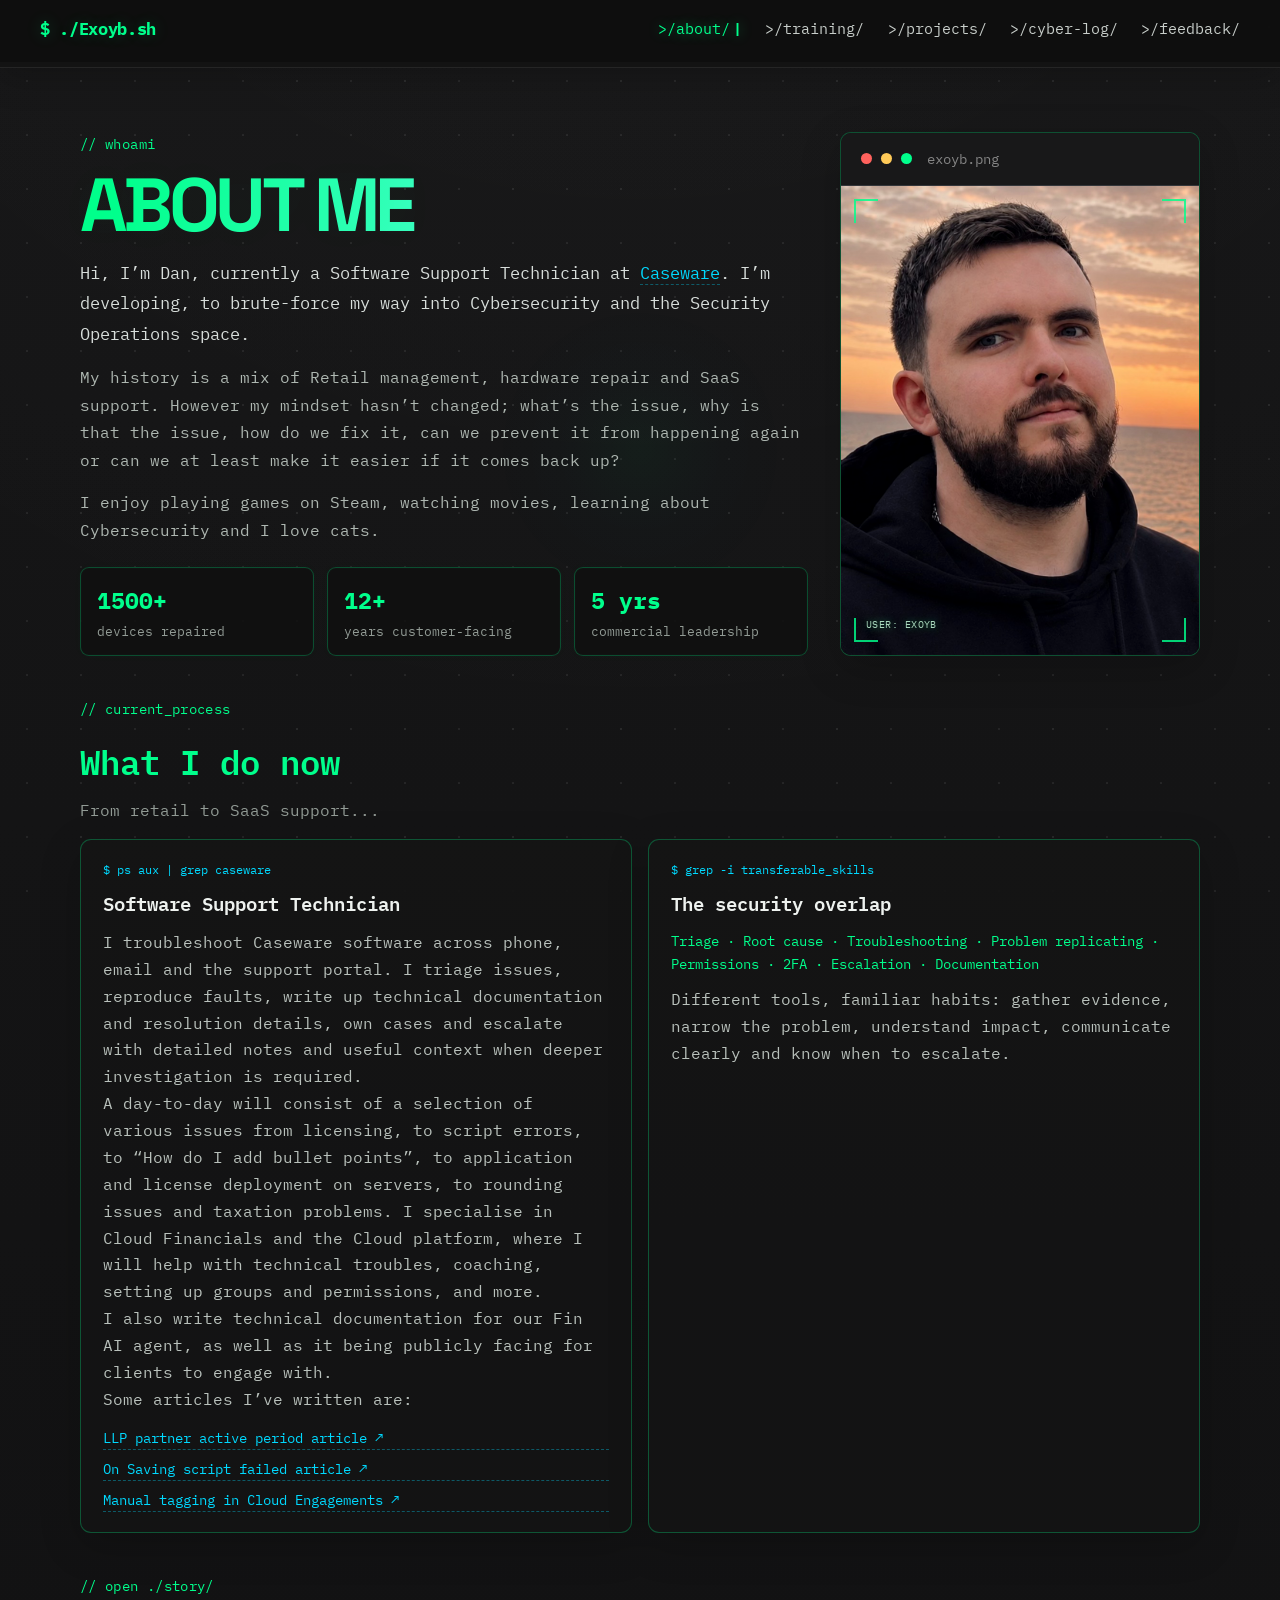
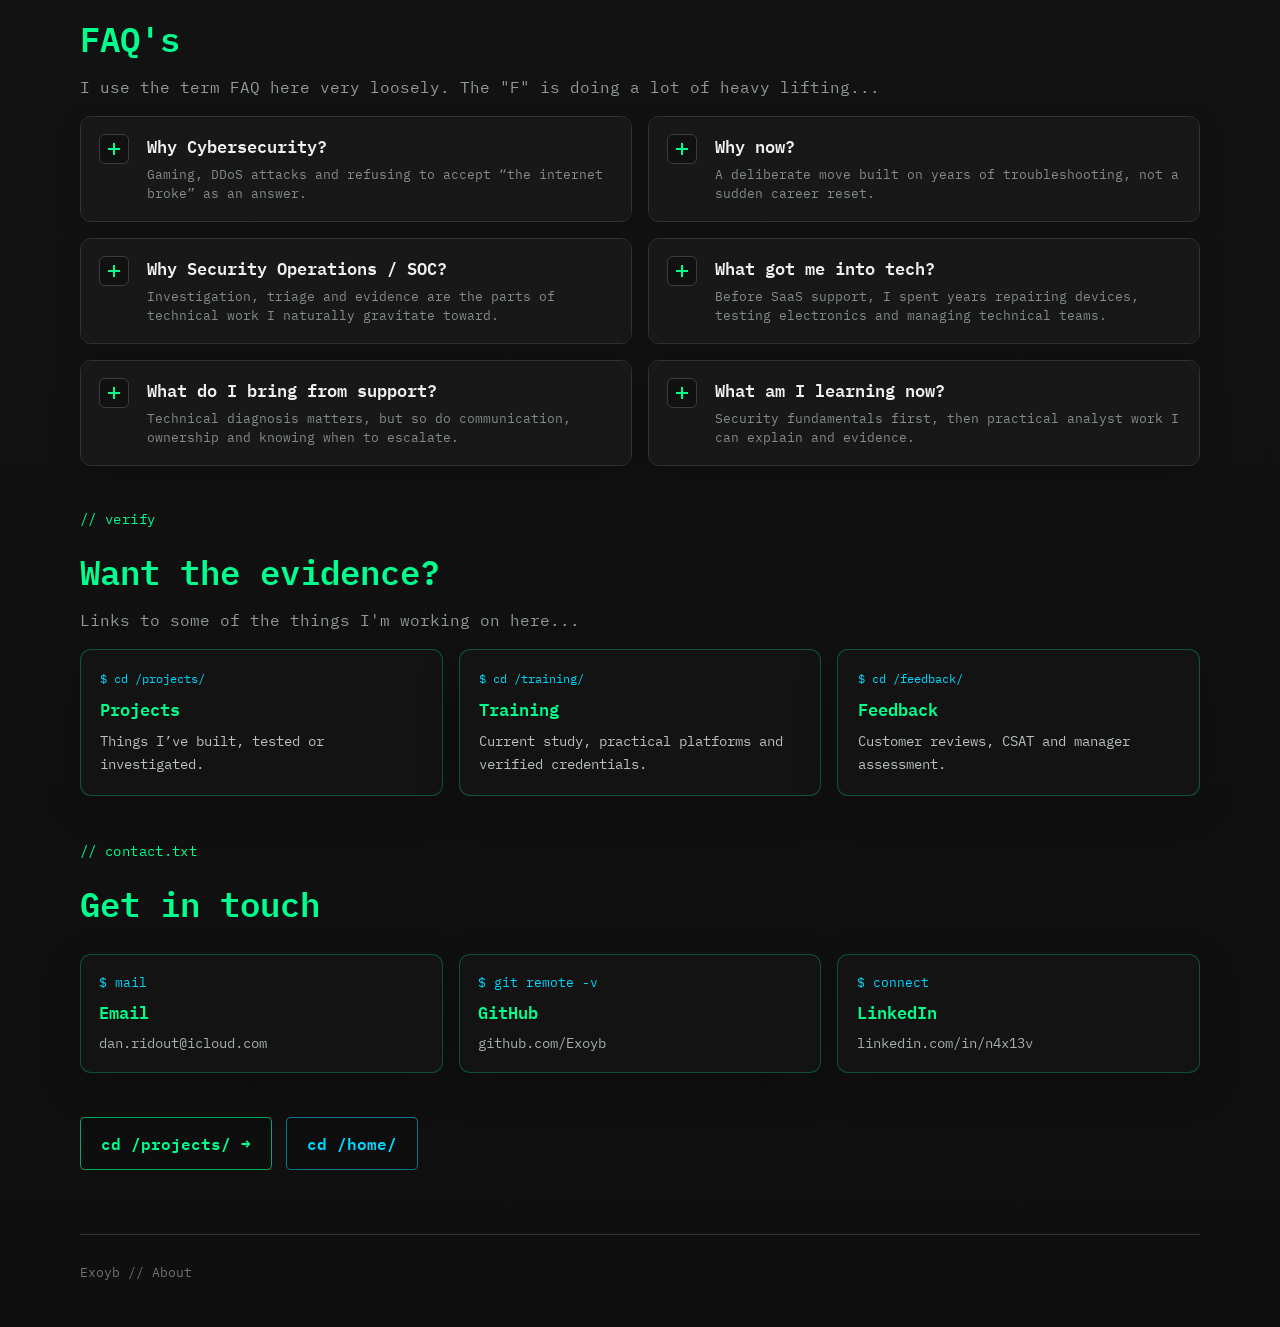
==== about.html @ 0e96ed02 "Revise about page content and photo references Updated personal introduction and photo details in th" ====
<!DOCTYPE html>
<html lang="en">
<head>
  <meta charset="UTF-8">
  <meta name="viewport" content="width=device-width, initial-scale=1.0">
  <title>Dan Ridout | About</title>
  <meta name="description" content="About Dan Ridout: software support technician moving into cybersecurity and Security Operations, with a background in technical diagnosis, hardware repair, customer support and leadership.">
  <link rel="icon" href="src/assets/favicon.svg" type="image/svg+xml">
  <meta name="theme-color" content="#0d100f">
  <link rel="stylesheet" href="src/css/main.css?v=20260910-6">
  <link rel="stylesheet" href="src/css/animations.css?v=20260910-6">
  <link rel="stylesheet" href="src/css/pages.css?v=20260910-9">
  <link rel="stylesheet" href="src/css/about.css?v=20260910-9">
</head>
<body>
<nav><div class="nav-content"><div class="logo"><a href="index.html">#!/bin/bash Exoyb.sh</a></div><div class="hamburger" onclick="toggleMenu()"><span></span><span></span><span></span></div><div class="nav-links" id="navLinks"><a class="active" href="about.html">About</a><a href="training.html">Training</a><a href="projects.html">Projects</a><a href="cyber-log.html">Cyber Log</a><a href="feedback.html">Feedback</a></div></div></nav>

<main class="page-shell"><div class="page-container about-page-layout">
  <header class="about-hero fade-in">
    <div class="about-hero-copy">
      <div class="page-kicker">// whoami</div>
      <h1>ABOUT ME</h1>
      <p class="page-intro about-lead">Hi, I’m Dan, currently a Software Support Technician at <a class="inline-link" href="https://www.caseware.com/" target="_blank" rel="noopener noreferrer">Caseware</a>. I’m developing, to brute-force my way into Cybersecurity and the Security Operations space.</p>
      <p class="about-summary">My history is a mix of Retail management, hardware repair and SaaS support. However my mindset hasn’t changed; what’s the issue, why is that the issue, how do we fix it, can we prevent it from happening again or can we at least make it easier if it comes back up?</p>
      <p class="about-summary">I enjoy playing games on Steam, watching movies, learning about Cybersecurity and I love cats.</p>

      <div class="about-stats" aria-label="Career highlights">
        <div class="about-stat"><span class="about-stat-value">1500+</span><span class="about-stat-label">devices repaired</span></div>
        <div class="about-stat"><span class="about-stat-value">12+</span><span class="about-stat-label">years customer-facing</span></div>
        <div class="about-stat"><span class="about-stat-value">5 yrs</span><span class="about-stat-label">commercial leadership</span></div>
      </div>
    </div>

    <aside class="about-photo-frame fade-in">
      <div class="about-photo-header"><span class="cd-dot red"></span><span class="cd-dot yellow"></span><span class="cd-dot green"></span><span class="about-photo-title">exoyb.png</span></div>
      <div class="about-photo-body">
        <img class="about-photo" src="src/assets/images/dan-ridout-profile.png" alt="Portrait of Dan Ridout" onerror="this.closest('.about-photo-body').classList.add('photo-unavailable'); this.remove();">
        <div class="photo-hud" aria-hidden="true">
          <span class="hud-corner tl"></span><span class="hud-corner tr"></span><span class="hud-corner bl"></span><span class="hud-corner br"></span>
          <div class="hud-meta"><span>USER: EXOYB</span>
        </div>
        <div class="about-photo-fallback"><span class="fallback-command">$ locate dan_ridout.png</span><span class="fallback-text">Profile image slot ready.</span></div>
      </div>
      <div class="about-photo-caption">Oh, look! It's me!</div>
    </aside>
  </header>

  <section class="about-now fade-in" aria-labelledby="current-role-title">
    <div class="section-head about-section-intro">
      <div class="page-kicker">// current_process</div>
      <h2 id="current-role-title">What I do now</h2>
      <p>From retail to SaaS support...</p>
    </div>
    <div class="about-now-grid">
      <article class="now-card">
        <span class="now-command">$ ps aux | grep caseware</span>
        <h3>Software Support Technician</h3>
        <p>I troubleshoot Caseware software across phone, email and the support portal. I triage issues, reproduce faults, write up technical documentation and resolution details, own cases and escalate with detailed notes and useful context when deeper investigation is required.</p>
        <p>A day-to-day will consist of a selection of various issues from licensing, to script errors, to “How do I add bullet points”, to application and license deployment on servers, to rounding issues and taxation problems. I specialise in Cloud Financials and the Cloud platform, where I will help with technical troubles, coaching, setting up groups and permissions, and more.</p>
        <p>I also write technical documentation for our Fin AI agent, as well as it being publicly facing for clients to engage with.</p>
        <p>Some articles I’ve written are:</p>
        <div class="link-stack">
          <a class="inline-link" href="https://my.caseware.com/s/article/Context-llp-partner-active-period-does-not--reference-a-valid-explicit-dimension?language=en_US" target="_blank" rel="noopener noreferrer">LLP partner active period article ↗</a>
          <a class="inline-link" href="https://my.caseware.com/s/article/On-Saving-script-failed-Error-message?language=en_US" target="_blank" rel="noopener noreferrer">On Saving script failed article ↗</a>
          <a class="inline-link" href="https://my.caseware.com/s/article/How-to-manually-tag-custom-content-in-Cloud-Engagements?language=en_US" target="_blank" rel="noopener noreferrer">Manual tagging in Cloud Engagements ↗</a>
        </div>
      </article>
      <article class="now-card">
        <span class="now-command">$ grep -i transferable_skills</span>
        <h3>The security overlap</h3>
        <p class="overlap-line">Triage · Root cause · Troubleshooting · Problem replicating · Permissions · 2FA · Escalation · Documentation</p>
        <p>Different tools, familiar habits: gather evidence, narrow the problem, understand impact, communicate clearly and know when to escalate.</p>
      </article>
    </div>
  </section>

  <section class="about-story fade-in" aria-labelledby="story-title">
    <div class="section-head about-section-intro">
      <div class="page-kicker">// open ./story/</div>
      <h2 id="story-title">FAQ's</h2>
      <p>I use the term FAQ here very loosely. The "F" is doing a lot of heavy lifting...</p>
    </div>

    <div class="about-question-grid">
      <details class="about-question">
        <summary><span class="question-icon" aria-hidden="true"></span><span class="question-copy"><span class="question-title">Why Cybersecurity?</span><span class="question-teaser">Gaming, DDoS attacks and refusing to accept “the internet broke” as an answer.</span></span></summary>
        <div class="question-content">
          <p>My interest in Cybersecurity started from two main places.</p>
          <p>I’m very much a night owl, and when I was younger, in my early to mid teens, my internet would be cut off at 12:00am through the router settings. I couldn’t guess the router’s Wi-Fi password because it had been changed from the default, so what could I do?</p>
          <p>I started trying to understand how the restriction actually worked. What specifically was being blocked? How did the router know which device was mine? Why did the restriction persist after a reboot?</p>
          <p>That unlocked the home cyber pirate in me.</p>
          <p>I started learning what DNS was, what subnets were, how IP addresses worked, the difference between IPv4 and IPv6, and most importantly, what a MAC address was. Eventually I worked out that I could disconnect from the network, change my PC name, spoof my MAC address, renew my IP configuration and reconnect as what appeared to be a different device.</p>
          <p>I was back online again 🙌</p>
          <p>My parents are actually very tech savvy themselves. They checked the network logs, knew exactly what I was doing and, much to my surprise, encouraged me to keep learning rather than simply shutting it down.</p>
          <p>The second thing happened around the same time. I played a lot of online games, and occasionally after beating someone they would threaten to DDoS me. Naturally, I thought, “nahhh, no way, all bark and no bite.”</p>
          <p>Five minutes later, I was offline.</p>
          <p>That sent me down another rabbit hole. What is a DDoS attack? How does it work? What is the difference between DoS and DDoS? What does a ping actually do? Why can an attack knock somebody offline? How can you protect yourself from it? What is a VPN, and how do you configure one?</p>
          <p>And, being a teenager, there was obviously another question: could I send one back?</p>
          <p>For legal and professional purposes, of course I would never suggest that I retaliated. How childish would that be?</p>
          <p>Those two experiences opened up a whole world of fascination with computers, networks and Cybersecurity. I realised I enjoyed understanding what was happening underneath the surface, figuring out why something worked, and learning how systems could be manipulated, protected and improved.</p>
        </div>
      </details>

      <details class="about-question">
        <summary><span class="question-icon" aria-hidden="true"></span><span class="question-copy"><span class="question-title">Why now?</span><span class="question-teaser">A deliberate move built on years of troubleshooting, not a sudden career reset.</span></span></summary>
        <div class="question-content">
          <p>I’ve spent years building the pieces without originally calling them security skills: diagnosing hardware, testing electronics, supporting software, handling permissions and authentication issues, documenting fixes and escalating complex problems.</p>
          <p>Now I’m turning that experience and natural interest toward security. I have managed to get into the IT industry with Caseware after many years in retail customer service roles. Now I want to progress into Cybersecurity.</p>
        </div>
      </details>

      <details class="about-question">
        <summary><span class="question-icon" aria-hidden="true"></span><span class="question-copy"><span class="question-title">Why Security Operations / SOC?</span><span class="question-teaser">Investigation, triage and evidence are the parts of technical work I naturally gravitate toward.</span></span></summary>
        <div class="question-content">
          <p>SOC work appeals to me because it turns curiosity into a process: something happened, evidence exists somewhere, and the job is to work out what matters, what caused it and what should happen next.</p>
          <p>That maps well to how I already approach support: narrow noisy problems, reproduce behaviour where possible, separate symptoms from causes and hand over useful context when escalation is needed.</p>
        </div>
      </details>

      <details class="about-question">
        <summary><span class="question-icon" aria-hidden="true"></span><span class="question-copy"><span class="question-title">What got me into tech?</span><span class="question-teaser">Before SaaS support, I spent years repairing devices, testing electronics and managing technical teams.</span></span></summary>
        <div class="question-content">
          <div class="career-steps">
            <div class="career-step"><span class="career-step-label">Mobile Street</span><p>Hands-on diagnosis across desktops, laptops and mobile devices, including board-level micro-soldering, IC replacement and trace repair.</p></div>
            <div class="career-step"><span class="career-step-label">Cash Converters</span><p>Store leadership alongside electronics testing and authentication, fraud prevention, customer escalation and staff development.</p></div>
            <div class="career-step"><span class="career-step-label">Kwik Fit</span><p>Managed the workflow for an 11-person workshop, balancing customers, jobs, commercial accounts and day-to-day site operations. I wasn’t a full mechanic, but I always enjoyed getting involved where I could, helping diagnose faults, putting quotes together and jumping in with repairs when the workshop was swamped.</p></div>
          </div>
        </div>
      </details>

      <details class="about-question">
        <summary><span class="question-icon" aria-hidden="true"></span><span class="question-copy"><span class="question-title">What do I bring from support?</span><span class="question-teaser">Technical diagnosis matters, but so do communication, ownership and knowing when to escalate.</span></span></summary>
        <div class="question-content">
          <p>Support has taught me how to deal with a constant flow of issues while still keeping the quality of the response high. That means prioritising tickets, understanding what actually needs attention first, communicating clearly with customers and keeping calm when things get busy.</p>
          <p>A big part of the job is also making sure the technical side is documented properly. I’m used to writing clear resolution details, recording what has already been tried, explaining the outcome and leaving enough context for someone else to pick the case up without having to start again.</p>
          <p>I think that transfers well into Security Operations. Good technical work is not just finding the issue. It is being able to explain what happened, what you checked, what matters, what still needs investigating and when something needs to be escalated.</p>
          <p><a class="inline-link" href="feedback.html">See customer and manager feedback →</a></p>
        </div>
      </details>

      <details class="about-question">
        <summary><span class="question-icon" aria-hidden="true"></span><span class="question-copy"><span class="question-title">What am I learning now?</span><span class="question-teaser">Security fundamentals first, then practical analyst work I can explain and evidence.</span></span></summary>
        <div class="question-content">
          <p>I’m currently working through Microsoft SC-900, the Google Cybersecurity Professional Certificate and hands-on TryHackMe learning including SEC1 and SAL1.</p>
          <p>The goal is to collect a mix of both theory and hands-on practical labs and simulations of SIEMs in order to gain a clear and thorough understanding of how systems interact with one another.</p>
          <p><a class="inline-link" href="training.html">View training →</a> &nbsp; <a class="inline-link" href="cyber-log.html">Read the Cyber Log →</a></p>
        </div>
      </details>
    </div>
  </section>

  <section class="about-proof fade-in" aria-labelledby="proof-title">
    <div class="section-head about-section-intro">
      <div class="page-kicker">// verify</div>
      <h2 id="proof-title">Want the evidence?</h2>
      <p>Links to some of the things I'm working on here...</p>
    </div>
    <div class="proof-grid">
      <a class="proof-card" href="projects.html"><span class="proof-command">$ cd /projects/</span><strong>Projects</strong><span>Things I’ve built, tested or investigated.</span></a>
      <a class="proof-card" href="training.html"><span class="proof-command">$ cd /training/</span><strong>Training</strong><span>Current study, practical platforms and verified credentials.</span></a>
      <a class="proof-card" href="feedback.html"><span class="proof-command">$ cd /feedback/</span><strong>Feedback</strong><span>Customer reviews, CSAT and manager assessment.</span></a>
    </div>
  </section>

  <section class="about-section about-contact fade-in" id="contact">
    <div class="section-head"><div class="page-kicker">// contact.txt</div><h2>Get in touch</h2></div>
    <div class="about-contact-grid">
      <a class="contact-card" href="mailto:dan.ridout@icloud.com"><span class="contact-command">$ mail</span><strong>Email</strong><span>dan.ridout@icloud.com</span></a>
      <a class="contact-card" href="https://github.com/Exoyb" target="_blank" rel="noopener noreferrer"><span class="contact-command">$ git remote -v</span><strong>GitHub</strong><span>github.com/Exoyb</span></a>
      <a class="contact-card" href="https://www.linkedin.com/in/n4x13v/" target="_blank" rel="noopener noreferrer"><span class="contact-command">$ connect</span><strong>LinkedIn</strong><span>linkedin.com/in/n4x13v</span></a>
    </div>
  </section>

  <div class="page-actions about-actions"><a class="btn btn-primary" href="projects.html">cd /projects/ →</a><a class="btn btn-secondary" href="index.html">cd /home/</a></div>
</div></main>
<footer class="site-footer">Exoyb // About</footer>
<script src="src/js/audio.js?v=20260910-3"></script>
<script src="src/js/main.js?v=20260910-10"></script>
</body>
</html>
---- src/css/main.css ----
@import url('https://fonts.googleapis.com/css2?family=IBM+Plex+Mono:wght@400;500;600;700&display=swap');

/* Exoyb global visual system */
:root {
    --bg: #141414;
    --bg-deep: #0b0b0c;
    --surface: rgba(20, 20, 21, .90);
    --surface-strong: rgba(13, 13, 14, .97);
    --line: #303235;
    --line-soft: #242628;
    --text: #e7e7e7;
    --muted: #9b9b9b;
    --dim: #696969;
    --green: #00ff8c;
    --cyan: #00d9ff;
    --amber: #ffca58;
    --red: #ff625d;
    --nav-height: 68px;
    --glow: 0 0 14px rgba(0, 255, 140, .11), 0 0 30px rgba(0, 255, 140, .035);
    --font-mono: 'IBM Plex Mono', 'Cascadia Code', 'JetBrains Mono', Consolas, 'Liberation Mono', Menlo, monospace;
    --pointer-x: 50vw;
    --pointer-y: 50vh;
}

* {
    box-sizing: border-box;
    margin: 0;
    padding: 0;
}

html {
    min-height: 100%;
    scroll-behavior: smooth;
    background: var(--bg-deep);
}

body {
    position: relative;
    min-height: 100vh;
    overflow-x: hidden;
    color: var(--text);
    background:
        radial-gradient(circle at 50% -18%, rgba(255,255,255,.022), transparent 38%),
        linear-gradient(180deg, #161617 0%, #131314 42%, #0f0f10 100%);
    font-family: var(--font-mono);
    font-size: 16px;
    line-height: 1.6;
    text-rendering: optimizeLegibility;
    -webkit-font-smoothing: antialiased;
}

/* Ambient layers sit above the page background but behind every real element. */
body::before,
body::after {
    content: '';
    position: fixed;
    inset: 0;
    z-index: 0;
    pointer-events: none;
}

body::before {
    background-image:
        repeating-linear-gradient(0deg, rgba(255,255,255,.010) 0 1px, transparent 1px 4px),
        radial-gradient(circle, rgba(165,174,169,.22) 1px, transparent 1px);
    background-size: auto, 52px 52px;
    opacity: .12;
}

body::after {
    background: radial-gradient(210px circle at var(--pointer-x) var(--pointer-y), rgba(0,255,140,.055), rgba(0,217,255,.015) 38%, transparent 72%);
    opacity: .62;
    transition: opacity .25s ease;
}

body > * {
    position: relative;
    z-index: 1;
}

a { color: inherit; }

::selection {
    color: #06100b;
    background: rgba(0,255,140,.82);
}

:focus-visible {
    outline: 1px solid var(--cyan);
    outline-offset: 4px;
}

/* Navigation */
nav {
    position: fixed;
    top: 0;
    left: 0;
    width: 100%;
    min-height: var(--nav-height);
    padding: .95rem 2rem;
    z-index: 1000;
    background: rgba(14,14,15,.93);
    border-bottom: 1px solid rgba(255,255,255,.08);
    box-shadow: 0 8px 35px rgba(0,0,0,.22);
    backdrop-filter: blur(15px) saturate(120%);
    -webkit-backdrop-filter: blur(15px) saturate(120%);
}

.nav-content {
    width: min(1200px, 100%);
    margin: 0 auto;
    display: flex;
    align-items: center;
    justify-content: space-between;
    gap: 1.5rem;
}

.logo {
    flex: 0 0 auto;
    color: var(--green);
    font-size: 1.08rem;
    font-weight: 700;
    letter-spacing: -.02em;
    text-shadow: 0 0 16px rgba(0,255,140,.22);
}

.logo a {
    color: inherit;
    text-decoration: none;
}

.logo a:hover { text-shadow: 0 0 18px rgba(0,255,140,.62); }

.nav-links {
    display: flex;
    align-items: center;
    justify-content: flex-end;
    flex-wrap: wrap;
    gap: .35rem 1.45rem;
}

.nav-links a {
    position: relative;
    color: #c8ceca;
    text-decoration: none;
    font-size: .91rem;
    transition: color .18s ease, text-shadow .18s ease;
}

.nav-links a:hover,
.nav-links a:focus-visible,
.nav-links a.active {
    color: var(--green);
    text-shadow: 0 0 13px rgba(0,255,140,.48);
}

.nav-links a.active::after {
    content: '|';
    display: inline-block;
    margin-left: .18rem;
    color: var(--green);
    font-weight: 700;
    animation: terminalBlink .82s steps(1,end) infinite;
}

.scroll-progress {
    position: absolute;
    left: 0;
    right: 0;
    bottom: -1px;
    height: 6px;
    overflow: hidden;
    pointer-events: none;
    background: rgba(255,255,255,.018);
}

.scroll-progress-bar {
    width: 100%;
    height: 100%;
    transform: scaleX(0);
    transform-origin: left center;
    background: linear-gradient(90deg, var(--green), var(--cyan));
    box-shadow: 0 0 13px rgba(0,255,140,.66);
    transition: transform .08s linear;
}

.hamburger {
    display: none;
    width: 32px;
    cursor: pointer;
}

.hamburger span {
    display: block;
    width: 100%;
    height: 2px;
    margin: 6px 0;
    background: var(--green);
    box-shadow: 0 0 7px rgba(0,255,140,.35);
}

/* Core typography */
h1 {
    color: var(--green);
    font-size: clamp(2.8rem, 7vw, 4.7rem);
    line-height: 1.08;
    letter-spacing: -.045em;
    background: linear-gradient(100deg, var(--green) 4%, #39ffc0 48%, var(--cyan) 100%);
    -webkit-background-clip: text;
    background-clip: text;
    -webkit-text-fill-color: transparent;
    text-shadow: 0 0 34px rgba(0,255,140,.04);
}

h2,
h3,
strong { font-weight: 600; }

.hero {
    min-height: 100vh;
    display: flex;
    align-items: center;
    justify-content: center;
    padding: calc(var(--nav-height) + 2rem) 2rem 2rem;
}

.hero-content {
    width: min(900px, 100%);
    margin: 0 auto;
    text-align: center;
}

.tag {
    display: inline-block;
    padding: .48rem .85rem;
    margin-bottom: 1.7rem;
    color: var(--green);
    background: rgba(17,17,18,.78);
    border: 1px solid rgba(0,255,140,.38);
    border-radius: 5px;
    font-size: .84rem;
    box-shadow: none;
}

/* Shared terminal chrome */
.terminal-dot,
.cd-dot {
    display: block;
    flex: 0 0 auto;
    border-radius: 50%;
}

.terminal-dot { width: 12px; height: 12px; }
.cd-dot { width: 11px; height: 11px; }
.dot-red, .cd-dot.red { background: var(--red); }
.dot-yellow, .cd-dot.yellow { background: var(--amber); }
.dot-green, .cd-dot.green { background: var(--green); }
.prompt { color: var(--green); font-weight: 600; }

/* Shared buttons */
.btn {
    display: inline-flex;
    align-items: center;
    justify-content: center;
    min-height: 46px;
    padding: .78rem 1.25rem;
    border: 1px solid;
    border-radius: 5px;
    background: rgba(14,14,15,.62);
    font-family: var(--font-mono);
    font-weight: 600;
    text-decoration: none;
    transition: transform .18s ease, border-color .18s ease, color .18s ease, background .18s ease, box-shadow .18s ease;
}

.btn-primary {
    color: var(--green);
    border-color: rgba(0,255,140,.65);
}

.btn-secondary {
    color: var(--cyan);
    border-color: rgba(0,217,255,.52);
}

.btn:hover,
.btn:focus-visible {
    transform: translateY(-2px);
    color: #07100b;
    background: var(--green);
    border-color: var(--green);
    box-shadow: 0 0 16px rgba(0,255,140,.20), 0 0 30px rgba(0,255,140,.06);
}

/* Unified glow language. */
.glow-surface {
    position: relative;
    transition: transform .22s ease, border-color .22s ease, box-shadow .22s ease, background-color .22s ease, filter .22s ease !important;
}

.glow-surface:hover,
.glow-surface:focus-within {
    border-color: rgba(0,255,140,.74) !important;
    box-shadow: 0 12px 32px rgba(0,0,0,.30), var(--glow) !important;
    filter: brightness(1.025);
}

/* Review lightbox */
.review-lightbox {
    position: fixed;
    inset: 0;
    z-index: 4000;
    display: grid;
    grid-template-columns: 64px minmax(0,1fr) 64px;
    grid-template-rows: 64px minmax(0,1fr) auto;
    align-items: center;
    padding: 1rem;
    background: rgba(4,4,5,.95);
    opacity: 0;
    pointer-events: none;
    backdrop-filter: blur(14px);
    transition: opacity .2s ease;
}

.review-lightbox.open {
    opacity: 1;
    pointer-events: auto;
}

.review-lightbox-image {
    grid-column: 2;
    grid-row: 2;
    justify-self: center;
    max-width: min(1180px, 100%);
    max-height: calc(100vh - 150px);
    object-fit: contain;
    border: 1px solid rgba(0,255,140,.5);
    box-shadow: 0 0 30px rgba(0,255,140,.08), 0 24px 80px rgba(0,0,0,.6);
}

.review-lightbox-caption {
    grid-column: 2;
    grid-row: 3;
    padding: .8rem 0 .2rem;
    color: #9ca49f;
    text-align: center;
    font-size: .86rem;
}

.lightbox-close,
.lightbox-nav {
    appearance: none;
    border: 1px solid #34363a;
    background: rgba(14,14,15,.82);
    color: var(--green);
    font: 600 1.4rem/1 var(--font-mono);
    cursor: pointer;
    transition: border-color .18s ease, box-shadow .18s ease, background .18s ease;
}

.lightbox-close:hover,
.lightbox-nav:hover,
.lightbox-close:focus-visible,
.lightbox-nav:focus-visible {
    border-color: var(--green);
    background: rgba(0,255,140,.05);
    box-shadow: 0 0 16px rgba(0,255,140,.14);
}

.lightbox-close {
    grid-column: 3;
    grid-row: 1;
    justify-self: end;
    width: 44px;
    height: 44px;
}

.lightbox-nav {
    width: 48px;
    height: 64px;
}

.lightbox-prev { grid-column: 1; grid-row: 2; justify-self: start; }
.lightbox-next { grid-column: 3; grid-row: 2; justify-self: end; }
body.lightbox-open { overflow: hidden; }

/* Retro POST / boot screen */
.boot-screen {
    position: fixed;
    inset: 0;
    z-index: 9999;
    display: flex;
    align-items: center;
    justify-content: center;
    padding: 1.5rem;
    background: #010402;
    color: #9cffc8;
    opacity: 1;
    transition: opacity .35s linear;
}

.boot-screen::before {
    content: '';
    position: absolute;
    inset: 0;
    z-index: 0;
    pointer-events: none;
    background: repeating-linear-gradient(0deg, rgba(0,255,140,.035) 0 1px, transparent 1px 4px);
    mix-blend-mode: screen;
    animation: crtFlicker 3.5s linear infinite;
}

.boot-screen::after {
    content: '';
    position: absolute;
    inset: 0;
    z-index: 0;
    pointer-events: none;
    box-shadow: inset 0 0 130px rgba(0,0,0,.88);
}

.boot-screen.fade-out {
    opacity: 0;
    pointer-events: none;
}

.boot-content {
    position: relative;
    z-index: 1;
    width: min(880px, 94vw);
    padding: 1.6rem 1.7rem;
    border: 1px solid rgba(112,255,178,.36);
    background: #020604;
    box-shadow: 0 0 35px rgba(0,255,140,.08), inset 0 0 45px rgba(0,255,140,.02);
}

.boot-bios-label {
    margin-bottom: .9rem;
    color: var(--green);
    font-size: .95rem;
    font-weight: 700;
    letter-spacing: .08em;
}

.boot-header {
    margin-bottom: 1.2rem;
    overflow: hidden;
}

.ascii-art {
    color: var(--green);
    font: 600 .72rem/1.22 var(--font-mono);
    text-align: left;
    white-space: pre;
    text-shadow: 0 0 10px rgba(0,255,140,.42);
}

.boot-terminal { margin-bottom: 1.2rem; }

.boot-terminal p {
    margin: .22rem 0;
    color: #9fb4a7;
    font-size: .91rem;
    opacity: 0;
    animation: bootLine .12s steps(1,end) forwards;
}

.boot-terminal p:nth-child(1) { animation-delay: .35s; }
.boot-terminal p:nth-child(2) { animation-delay: .75s; }
.boot-terminal p:nth-child(3) { animation-delay: 1.15s; }
.boot-terminal p:nth-child(4) { animation-delay: 1.65s; }
.boot-terminal p:nth-child(5) { animation-delay: 2.15s; }
.boot-terminal p:nth-child(6) { animation-delay: 2.65s; }
.boot-terminal p:nth-child(7) { animation-delay: 3.15s; }
.boot-terminal p:nth-child(8) { animation-delay: 3.65s; }

.boot-prompt {
    display: inline-block;
    min-width: 6rem;
    color: var(--cyan);
    font-weight: 600;
}

.boot-text { color: #a6b8ad; }
.boot-status { float: right; font-weight: 700; }
.boot-ok { color: var(--green); }
.boot-ready { color: var(--amber); animation: terminalBlink .82s steps(1,end) infinite; }

.boot-progress {
    height: 14px;
    margin: 1rem 0 .9rem;
    border: 1px solid rgba(0,255,140,.4);
    background: #020604;
    opacity: 0;
    animation: bootLine .1s forwards 3.9s;
}

.boot-progress-bar {
    width: 0;
    height: 100%;
    background: repeating-linear-gradient(90deg, var(--green) 0 10px, transparent 10px 13px);
    box-shadow: 0 0 10px rgba(0,255,140,.35);
    animation: biosProgress 1.45s steps(24,end) forwards 4s;
}

.boot-footer {
    color: #7f9b89;
    text-align: left;
    font-size: .84rem;
    opacity: 0;
    animation: bootLine .1s forwards 4.8s;
}

.boot-footer::after {
    content: '|';
    margin-left: .35rem;
    color: var(--green);
    animation: terminalBlink .82s steps(1,end) infinite;
}

.boot-sign { color: #53685b; }

@media (max-width: 820px) {
    nav { padding: .85rem 1rem; }
    .hamburger { display: block; margin-left: auto; }

    .nav-links {
        position: absolute;
        top: 100%;
        left: 0;
        right: 0;
        display: none;
        padding: .8rem 1rem 1rem;
        background: rgba(10,10,11,.98);
        border-bottom: 1px solid rgba(255,255,255,.08);
        box-shadow: 0 15px 35px rgba(0,0,0,.35);
    }

    .nav-links.active {
        display: grid;
        gap: .25rem;
    }

    .nav-links a {
        padding: .7rem .4rem;
        font-size: .95rem;
    }

    .review-lightbox {
        grid-template-columns: 48px minmax(0,1fr) 48px;
        padding: .6rem;
    }
}

@media (pointer: coarse), (prefers-reduced-motion: reduce) {
    body::after { display: none; }
}

@media (prefers-reduced-motion: reduce) {
    *, *::before, *::after {
        scroll-behavior: auto !important;
        animation-duration: .001ms !important;
        animation-iteration-count: 1 !important;
        transition-duration: .001ms !important;
    }
}
---- src/css/animations.css ----
/* Shared motion system */
@keyframes terminalBlink {
    0%, 48% { opacity: 1; }
    49%, 100% { opacity: 0; }
}

@keyframes crtFlicker {
    0%, 100% { opacity: .82; }
    8% { opacity: .72; }
    9% { opacity: .9; }
    52% { opacity: .78; }
    53% { opacity: .88; }
}

@keyframes bootLine {
    to { opacity: 1; }
}

@keyframes biosProgress {
    to { width: 100%; }
}

@keyframes softPulse {
    0%, 100% { opacity: 1; }
    50% { opacity: .66; }
}

.fade-in {
    opacity: 1;
    transform: none;
}

/* Neutral pin-point texture: keeps the charcoal background from feeling flat
   without reintroducing the old green wash. */
body::before {
    background-image:
        repeating-linear-gradient(0deg, rgba(255,255,255,.009) 0 1px, transparent 1px 4px),
        radial-gradient(circle, rgba(245,245,245,.42) 1px, transparent 1.15px),
        radial-gradient(circle, rgba(210,214,212,.18) 1px, transparent 1.15px);
    background-size: auto, 54px 54px, 108px 108px;
    background-position: 0 0, 0 0, 27px 27px;
    opacity: .18;
}

/* A restrained phosphor wake-up: stepped visibility, then settle into place. */
.motion-enabled .fade-in.reveal-pending {
    opacity: 0;
    transform: translateY(10px);
    filter: brightness(1.7) contrast(1.08) blur(.7px);
    transition:
        opacity .34s steps(7, end) var(--reveal-delay, 0ms),
        transform .42s cubic-bezier(.2,.7,.2,1) var(--reveal-delay, 0ms),
        filter .4s steps(7, end) var(--reveal-delay, 0ms);
}

.motion-enabled .fade-in.reveal-pending.is-visible {
    opacity: 1;
    transform: translateY(0);
    filter: brightness(1) contrast(1) blur(0);
}

@media (prefers-reduced-motion: reduce) {
    .fade-in,
    .motion-enabled .fade-in.reveal-pending,
    .motion-enabled .fade-in.reveal-pending.is-visible {
        opacity: 1;
        transform: none;
        filter: none;
        transition: none;
    }
}
---- src/css/pages.css ----
@import url('https://fonts.googleapis.com/css2?family=Space+Grotesk:wght@600;700&display=swap');

/* Shared multi-page components */
.page-shell {
    min-height: 100vh;
    padding: 8.25rem 2rem 4rem;
}

.page-container {
    width: min(1120px, 100%);
    margin: 0 auto;
}

/* All primary page titles use the same identity treatment as DAN RIDOUT on Home. */
.page-shell h1 {
    font-family: 'Space Grotesk', Inter, ui-sans-serif, system-ui, -apple-system, BlinkMacSystemFont, 'Segoe UI', sans-serif;
    font-weight: 700;
    line-height: .96;
    letter-spacing: -.06em;
    text-transform: uppercase;
}

.inline-sign {
    display: inline-block;
    margin-left: .5rem;
    color: #7f8b84;
    background: none;
    -webkit-text-fill-color: #7f8b84;
    font-size: .38em;
    font-weight: 500;
    letter-spacing: 0;
    vertical-align: middle;
    text-shadow: none;
}

/* Keep structure visible at rest; hover simply intensifies the same phosphor edge. */
.glow-surface {
    border-color: rgba(0,255,140,.26) !important;
    box-shadow: 0 0 0 1px rgba(0,255,140,.012) inset, 0 0 10px rgba(0,255,140,.022);
}

.glow-surface:hover,
.glow-surface:focus-within {
    transform: translateY(-2px);
    border-color: rgba(0,255,140,.78) !important;
    box-shadow: 0 12px 32px rgba(0,0,0,.30), 0 0 16px rgba(0,255,140,.13), 0 0 34px rgba(0,255,140,.045) !important;
}

.page-hero {
    margin-bottom: 2.75rem;
}

.page-hero h1 { margin-bottom: 1rem; }

/*
 * Training, Projects, Cyber Log and Feedback use a centred page identity,
 * while the useful copy underneath stays left-aligned and can use the full
 * content width. About keeps its asymmetric portrait layout.
 */
.page-hero > .page-kicker,
.cyber-log-hero > .page-kicker,
.feedback-hero > .page-kicker,
.page-hero > h1,
.cyber-log-hero > h1,
.feedback-hero > h1 {
    width: 100%;
    text-align: center;
}

.page-hero > .page-intro,
.cyber-log-hero > .page-intro,
.feedback-hero > .page-intro {
    width: 100%;
    max-width: none;
    text-align: left;
}

.page-kicker {
    margin-bottom: .9rem;
    color: var(--green);
    font-size: .9rem;
    letter-spacing: .025em;
}

.page-intro {
    max-width: 820px;
    color: #c6ccc8;
    font-size: 1.06rem;
    line-height: 1.82;
}

/* Shared terminal window. Homepage shell is the reference design. */
.cd-terminal {
    margin: 2rem 0 3rem;
    overflow: hidden;
    border: 1px solid rgba(0,255,140,.46);
    border-radius: 12px;
    background: rgba(12,12,13,.97);
    box-shadow:
        0 0 0 1px rgba(255,255,255,.025) inset,
        0 0 14px rgba(0,255,140,.13),
        0 0 34px rgba(0,255,140,.045),
        0 22px 70px rgba(0,0,0,.42);
}

.cd-terminal-header {
    display: flex;
    align-items: center;
    gap: .55rem;
    min-height: 48px;
    padding: .9rem 1.25rem;
    background: #181819;
    border-bottom: 1px solid #34363a;
}

.cd-terminal .cd-dot {
    flex: 0 0 13px;
    width: 13px;
    height: 13px;
}

.cd-terminal-body {
    padding: 1.55rem 1.7rem 1.45rem;
    color: #b9b9b9;
    background: rgba(10,10,11,.94);
    font-size: 1.05rem;
    line-height: 1.78;
}

.cd-terminal:hover,
.cd-terminal:focus-within {
    border-color: rgba(0,255,140,.78);
    box-shadow:
        0 0 0 1px rgba(255,255,255,.025) inset,
        0 0 18px rgba(0,255,140,.18),
        0 0 42px rgba(0,255,140,.06),
        0 22px 70px rgba(0,0,0,.42);
}

.cd-command { color: var(--cyan); }
.cd-output { color: #8f8f8f; }
.cd-joke { color: #b0b0b0; }

.content-grid {
    display: grid;
    grid-template-columns: repeat(auto-fit, minmax(260px, 1fr));
    gap: 1.1rem;
    margin: 2rem 0;
}

.content-card {
    padding: 1.45rem;
    border: 1px solid var(--line);
    border-radius: 9px;
    background: var(--surface);
}

.content-card h2,
.content-card h3 {
    margin-bottom: .75rem;
    color: var(--green);
}

.content-card p,
.content-card li {
    color: #c5cbc7;
    line-height: 1.75;
}

.content-card ul { padding-left: 1.15rem; }
.content-card li + li { margin-top: .4rem; }

.section-block { margin: 3rem 0; }

.section-block > h2 {
    margin-bottom: 1.2rem;
    color: var(--green);
    font-size: 1.85rem;
}

.detail-list {
    display: grid;
    gap: 1rem;
}

.detail-item {
    padding: 1.35rem 1.45rem;
    border: 1px solid var(--line-soft);
    border-left: 3px solid var(--green);
    border-radius: 0 8px 8px 0;
    background: rgba(16,19,17,.72);
}

.detail-item h3 { margin-bottom: .35rem; }

.detail-meta {
    margin-bottom: .75rem;
    color: var(--cyan);
    font-size: .9rem;
}

.detail-item p,
.detail-item li {
    color: #c3cac5;
    line-height: 1.72;
}

.detail-item ul {
    margin-top: .7rem;
    padding-left: 1.2rem;
}

.status-pill {
    display: inline-block;
    margin-top: .8rem;
    padding: .27rem .62rem;
    border: 1px solid rgba(0,255,140,.62);
    border-radius: 999px;
    color: var(--green);
    background: rgba(0,255,140,.025);
    font-size: .79rem;
}

.page-actions {
    display: flex;
    flex-wrap: wrap;
    gap: .9rem;
    margin-top: 2.5rem;
}

.site-footer {
    width: min(1120px, calc(100% - 4rem));
    margin: 0 auto;
    padding: 1.7rem 0 2.7rem;
    border-top: 1px solid var(--line);
    color: #6c756f;
    font-size: .84rem;
}

/* Homepage terminal building blocks. shell-fix.css owns the final homepage layout. */
.directory-shell {
    overflow: hidden;
    border: 1px solid var(--line);
    border-radius: 9px;
    background: rgba(7,10,8,.94);
}

.directory-shell-header {
    display: flex;
    align-items: center;
    gap: .45rem;
    padding: .75rem 1rem;
    background: #151a17;
    border-bottom: 1px solid var(--line);
}

.directory-shell-title {
    margin-left: .45rem;
    color: #707974;
    font-size: .82rem;
}

.directory-shell-body { padding: 1.35rem; }

.shell-line,
.live-shell-prompt {
    font-size: .98rem;
    line-height: 1.7;
}

.shell-user { color: var(--green); font-weight: 600; }
.shell-separator, .shell-prompt { color: #d6dbd8; }
.shell-path { color: var(--cyan); }
.shell-prompt { margin-right: .5rem; }
.shell-command, .shell-target { color: #eef1ef; }
.shell-output { margin: .25rem 0 1rem; color: #7f8882; }

.directory-grid {
    display: grid;
    grid-template-columns: repeat(auto-fit, minmax(220px, 1fr));
    gap: .8rem;
}

.directory-link {
    display: block;
    padding: .95rem 1rem;
    color: #eef1ef;
    text-decoration: none;
    border: 1px solid var(--line-soft);
    border-radius: 6px;
    background: rgba(15,19,16,.82);
    transition: transform .2s ease, border-color .2s ease, background .2s ease, box-shadow .2s ease;
}

.directory-link:hover,
.directory-link:focus-visible {
    outline: none;
    border-color: var(--green);
    background: rgba(0,255,140,.05);
    transform: translateX(4px);
    box-shadow: -3px 0 0 var(--green), 0 0 20px rgba(0,255,140,.09);
}

.directory-command {
    display: block;
    margin-bottom: .3rem;
    color: var(--green);
}

.directory-description {
    color: #88918b;
    font-size: .88rem;
    line-height: 1.5;
}

.live-shell-prompt {
    display: flex;
    align-items: center;
    flex-wrap: wrap;
    min-height: 1.8rem;
    padding-top: .95rem;
    border-top: 1px dashed var(--line);
}

.shell-cursor {
    display: inline-block;
    width: 3px;
    height: 1.15em;
    margin-left: 4px;
    background: var(--green);
    box-shadow: 0 0 9px rgba(0,255,140,.75);
    animation: terminalBlink .82s steps(1,end) infinite;
}

.shell-hint {
    margin-top: .5rem;
    color: #56605a;
    font-size: .77rem;
}

@media (max-width: 900px) {
    .page-shell { padding-top: 7rem; }
}

@media (max-width: 600px) {
    .page-shell { padding-left: 1rem; padding-right: 1rem; }
    .directory-shell-body { padding: 1rem; }
    .site-footer { width: calc(100% - 2rem); }
}
---- src/css/about.css ----
/* About page */
.about-page-layout {
  display: grid;
  gap: 2.55rem;
}

.about-hero {
  display: grid;
  grid-template-columns: minmax(0, 1.22fr) minmax(280px, 360px);
  gap: 2rem;
  align-items: stretch;
}

.about-hero-copy {
  display: flex;
  flex-direction: column;
  justify-content: center;
}

.about-hero-copy h1 { margin-bottom: 1rem; }
.about-hero-copy .page-intro { max-width: 100%; }

.about-lead {
  color: #d8dedb;
  font-size: 1.05rem;
}

.about-summary {
  max-width: 760px;
  margin-top: .9rem;
  color: #aeb7b1;
  line-height: 1.74;
}

.about-summary strong {
  color: #dfe6e2;
  font-weight: 600;
}

.inline-link {
  color: var(--cyan);
  text-decoration: none;
  border-bottom: 1px dashed rgba(0,217,255,.35);
}

.inline-link:hover,
.inline-link:focus-visible {
  color: var(--green);
  border-bottom-color: rgba(0,255,140,.55);
  text-shadow: 0 0 10px rgba(0,255,140,.25);
}

.about-stats {
  display: grid;
  grid-template-columns: repeat(3, minmax(0, 1fr));
  gap: .8rem;
  margin-top: 1.35rem;
}

.about-stat {
  padding: .9rem 1rem .85rem;
  border: 1px solid rgba(0,255,140,.26);
  border-radius: 9px;
  background: rgba(16,17,17,.88);
}

.about-stat-value {
  display: block;
  margin-bottom: .2rem;
  color: var(--green);
  font-size: 1.45rem;
  font-weight: 700;
}

.about-stat-label {
  display: block;
  color: #929b95;
  font-size: .84rem;
  line-height: 1.42;
}

.about-photo-frame,
.now-card,
.bring-card,
.proof-card,
.contact-card {
  border: 1px solid rgba(0,255,140,.28);
  border-radius: 11px;
  background: var(--surface);
  box-shadow: 0 12px 42px rgba(0,0,0,.2);
}

.about-photo-frame {
  height: 100%;
  min-height: 0;
  display: flex;
  flex-direction: column;
  overflow: hidden;
}

.about-photo-header {
  display: flex;
  align-items: center;
  gap: .55rem;
  min-height: 48px;
  padding: .9rem 1.25rem;
  border-bottom: 1px solid #34363a;
  background: #181819;
}

.about-photo-title { margin-left: .4rem; color: #858585; font-size: .9rem; }

.about-photo-body {
  position: relative;
  flex: 1 1 auto;
  min-height: 0;
  overflow: hidden;
  background: #0a0a0b;
}

.about-photo {
  display: block;
  width: 100%;
  height: 100%;
  min-height: 100%;
  object-fit: cover;
  object-position: center;
  filter: saturate(.94) contrast(1.03);
}

.photo-hud {
  position: absolute;
  inset: 0;
  z-index: 2;
  pointer-events: none;
  color: var(--green);
  text-shadow: 0 0 9px rgba(0,255,140,.45);
}

.hud-corner {
  position: absolute;
  width: 24px;
  height: 24px;
  border-color: rgba(0,255,140,.82);
  border-style: solid;
}

.hud-corner.tl { top: 13px; left: 13px; border-width: 2px 0 0 2px; }
.hud-corner.tr { top: 13px; right: 13px; border-width: 2px 2px 0 0; }
.hud-corner.bl { bottom: 13px; left: 13px; border-width: 0 0 2px 2px; }
.hud-corner.br { bottom: 13px; right: 13px; border-width: 0 2px 2px 0; }

.hud-label {
  position: absolute;
  left: 25px;
  top: 21px;
  padding: .2rem .35rem;
  color: #adffd4;
  background: rgba(0,8,4,.56);
  border-left: 2px solid var(--green);
  font-size: .65rem;
  letter-spacing: .08em;
  text-transform: uppercase;
}

.hud-meta {
  position: absolute;
  left: 25px;
  right: 25px;
  bottom: 22px;
  display: flex;
  justify-content: space-between;
  gap: .7rem;
  color: #a9d8bd;
  font-size: .62rem;
  letter-spacing: .045em;
}

.hud-status::before {
  content: '';
  display: inline-block;
  width: 7px;
  height: 7px;
  margin-right: .38rem;
  border-radius: 50%;
  background: var(--green);
  box-shadow: 0 0 9px rgba(0,255,140,.85);
  animation: softPulse 1.2s ease-in-out infinite;
}

.about-photo-fallback {
  display: none;
  min-height: 320px;
  padding: 1.25rem;
  align-items: center;
  justify-content: center;
  flex-direction: column;
  gap: .65rem;
  color: #8d8d8d;
  text-align: center;
}

.about-photo-body.photo-unavailable .about-photo-fallback { display: flex; height: 100%; }
.fallback-command { color: var(--green); }

.about-photo-caption {
  flex: 0 0 auto;
  padding: .9rem 1rem 1rem;
  color: #7e8781;
  font-size: .83rem;
  border-top: 1px solid var(--line-soft);
}

.about-section,
.about-now,
.about-story,
.about-value,
.about-proof {
  display: grid;
  gap: 1rem;
}

.about-section-intro { max-width: 820px; }

.section-head h2,
.about-section-intro h2 {
  margin-bottom: .45rem;
  color: var(--green);
  font-size: clamp(1.75rem, 3vw, 2.15rem);
}

.about-section-intro p,
.section-head p {
  color: #929b95;
  line-height: 1.66;
}

/* Current role */
.about-now-grid {
  display: grid;
  grid-template-columns: repeat(2, minmax(0, 1fr));
  gap: 1rem;
}

.now-card {
  padding: 1.25rem 1.35rem;
  transition: border-color .2s ease, box-shadow .2s ease, background .2s ease;
}

.now-card:hover,
.now-card:focus-within {
  border-color: rgba(0,255,140,.62);
  background: rgba(17,20,18,.96);
  box-shadow: 0 12px 30px rgba(0,0,0,.25), 0 0 18px rgba(0,255,140,.05);
}

.now-command,
.proof-command,
.bring-index {
  display: block;
  margin-bottom: .6rem;
  color: var(--cyan);
  font-size: .78rem;
}

.now-card h3 {
  margin-bottom: .6rem;
  color: #eef2ef;
  font-size: 1.16rem;
}

.now-card p,
.proof-card span:last-child {
  color: #b9c1bc;
  line-height: 1.68;
}

.overlap-line {
  margin: .05rem 0 .7rem;
  color: var(--green) !important;
  font-size: .9rem;
  line-height: 1.6 !important;
}

/* Expandable story */
.about-question-grid {
  display: grid;
  grid-template-columns: repeat(2, minmax(0, 1fr));
  gap: 1rem;
  align-items: start;
}

.about-question,
.bring-card {
  overflow: hidden;
  background: rgba(16,16,17,.94);
  transition: border-color .2s ease, box-shadow .2s ease, background .2s ease;
}

.about-question {
  border: 1px solid #303235;
  border-radius: 11px;
  box-shadow: 0 8px 28px rgba(0,0,0,.16);
}

.about-question:hover,
.about-question:focus-within,
.about-question[open],
.bring-card:hover,
.bring-card:focus-within,
.bring-card[open] {
  border-color: rgba(0,255,140,.52);
  box-shadow: 0 12px 34px rgba(0,0,0,.24), 0 0 20px rgba(0,255,140,.05);
}

.about-question > summary,
.bring-card > summary {
  cursor: pointer;
  list-style: none;
  background: #181819;
  user-select: none;
}

.about-question > summary::-webkit-details-marker,
.bring-card > summary::-webkit-details-marker { display: none; }
.about-question > summary::marker,
.bring-card > summary::marker { content: ''; }
.about-question > summary:hover,
.bring-card > summary:hover { background: #1b1b1c; }
.about-question[open] > summary,
.bring-card[open] > summary { border-bottom: 1px solid #34363a; }

.about-question > summary {
  display: grid;
  grid-template-columns: 34px minmax(0,1fr);
  align-items: start;
  gap: .9rem;
  min-height: 104px;
  padding: 1rem 1.1rem;
}

.question-icon {
  position: relative;
  display: block;
  width: 30px;
  height: 30px;
  margin-top: .05rem;
  border: 1px solid #3a3c3f;
  border-radius: 6px;
  background: #111112;
}

.question-icon::before,
.question-icon::after,
.mini-toggle::before,
.mini-toggle::after {
  content: '';
  position: absolute;
  left: 50%;
  top: 50%;
  width: 12px;
  height: 2px;
  background: var(--green);
  transform: translate(-50%,-50%);
  transition: transform .18s ease, opacity .18s ease;
}

.question-icon::after,
.mini-toggle::after { transform: translate(-50%,-50%) rotate(90deg); }
.about-question[open] .question-icon::after,
.bring-card[open] .mini-toggle::after { opacity: 0; transform: translate(-50%,-50%) rotate(0); }

.question-copy,
.bring-copy {
  display: grid;
  gap: .3rem;
  min-width: 0;
}

.question-title,
.bring-title {
  color: #eef1ef;
  font-size: 1.04rem;
  font-weight: 600;
}

.question-teaser,
.bring-teaser {
  color: #838c86;
  font-size: .82rem;
  line-height: 1.5;
}

.question-content,
.bring-content {
  background: rgba(12,12,13,.97);
}

.question-content { padding: 1.15rem 1.25rem 1.3rem; }

.question-content p,
.bring-content p {
  color: #c2c9c4;
  line-height: 1.74;
}

.question-content p + p { margin-top: .8rem; }
.question-content strong { color: #e3e8e5; }

.root-cause-line {
  margin: 1rem 0 .1rem;
  padding: .85rem .95rem;
  color: var(--green);
  background: #090c0a;
  border-left: 2px solid var(--green);
  font-size: .86rem;
  line-height: 1.6;
  box-shadow: inset 16px 0 28px rgba(0,255,140,.025);
}

.career-steps {
  display: grid;
  gap: .75rem;
}

.career-step {
  padding: .85rem .95rem;
  border: 1px solid rgba(0,255,140,.18);
  border-radius: 8px;
  background: rgba(8,11,9,.58);
}

.career-step-label {
  display: block;
  margin-bottom: .3rem;
  color: var(--green);
  font-weight: 700;
}

.career-step p {
  margin: 0;
  color: #a7afa9;
  line-height: 1.6;
}

/* Capability accordions */
.bring-grid {
  display: grid;
  grid-template-columns: repeat(2, minmax(0, 1fr));
  gap: 1rem;
  align-items: start;
}

.bring-card { position: relative; }

.bring-card > summary {
  display: grid;
  grid-template-columns: 30px minmax(0,1fr) 28px;
  align-items: center;
  gap: .8rem;
  min-height: 82px;
  padding: .95rem 1rem;
}

.bring-index {
  margin: 0;
  color: #66736b;
  font-size: .78rem;
}

.mini-toggle {
  position: relative;
  display: block;
  width: 28px;
  height: 28px;
  border: 1px solid #3a3c3f;
  border-radius: 6px;
  background: #111112;
}

.bring-content { padding: 1rem 1.1rem 1.15rem; }

.link-stack {
  display: grid;
  gap: .5rem;
  margin-top: .9rem;
  font-size: .86rem;
}

/* Recruiter shortcut */
.proof-grid {
  display: grid;
  grid-template-columns: repeat(3, minmax(0,1fr));
  gap: 1rem;
}

.proof-card {
  display: flex;
  flex-direction: column;
  min-width: 0;
  padding: 1.15rem 1.2rem;
  color: inherit;
  text-decoration: none;
  transition: transform .2s ease, border-color .2s ease, box-shadow .2s ease, background .2s ease;
}

.proof-card:hover,
.proof-card:focus-visible,
.contact-card:hover,
.contact-card:focus-visible {
  transform: translateY(-2px);
  border-color: rgba(0,255,140,.62);
  background: rgba(17,20,18,.98);
  box-shadow: 0 12px 30px rgba(0,0,0,.28), 0 0 18px rgba(0,255,140,.05);
  outline: none;
}

.proof-card strong {
  margin-bottom: .35rem;
  color: var(--green);
  font-size: 1.08rem;
}

.proof-command { margin-bottom: .5rem; }
.proof-card span:last-child { font-size: .88rem; }

/* Contact */
.about-contact {
  scroll-margin-top: 7rem;
  padding-top: .1rem;
}

.contact-intro {
  margin: -.25rem 0 .25rem;
  color: #9ca49f;
  line-height: 1.65;
}

.about-contact-grid {
  display: grid;
  grid-template-columns: repeat(3, minmax(0, 1fr));
  gap: 1rem;
}

.contact-card {
  display: flex;
  flex-direction: column;
  gap: .35rem;
  min-width: 0;
  padding: 1.1rem 1.15rem;
  color: inherit;
  text-decoration: none;
  transition: transform .2s ease, border-color .2s ease, box-shadow .2s ease, background .2s ease;
}

.contact-command { color: var(--cyan); font-size: .8rem; }
.contact-card strong { color: var(--green); font-size: 1.05rem; }
.contact-card span:last-child { overflow-wrap: anywhere; color: #a7afa9; font-size: .88rem; }
.about-actions { margin-top: .25rem; }

@media (max-width: 980px) {
  .about-hero,
  .about-now-grid,
  .about-question-grid,
  .bring-grid { grid-template-columns: 1fr; }

  .about-photo-frame { max-width: 420px; min-height: 520px; }
  .proof-grid,
  .about-contact-grid { grid-template-columns: repeat(2, minmax(0, 1fr)); }
  .about-question > summary { min-height: 0; }
}

@media (max-width: 700px) {
  .about-stats,
  .proof-grid,
  .about-contact-grid { grid-template-columns: 1fr; }

  .about-photo-frame { min-height: 0; }
  .about-photo { aspect-ratio: 1 / 1; height: auto; }
  .hud-meta { font-size: .56rem; }

  .now-card,
  .proof-card,
  .contact-card { padding: 1.05rem; }

  .about-question > summary {
    grid-template-columns: 30px minmax(0,1fr);
    gap: .75rem;
    padding: .95rem;
  }

  .question-content { padding: 1rem; }
  .bring-card > summary { grid-template-columns: 26px minmax(0,1fr) 26px; padding: .9rem; }
  .bring-content { padding: .95rem; }
}

@media (prefers-reduced-motion: reduce) {
  .proof-card,
  .contact-card,
  .about-question,
  .bring-card,
  .question-icon::before,
  .question-icon::after,
  .mini-toggle::before,
  .mini-toggle::after { transition: none; }
}
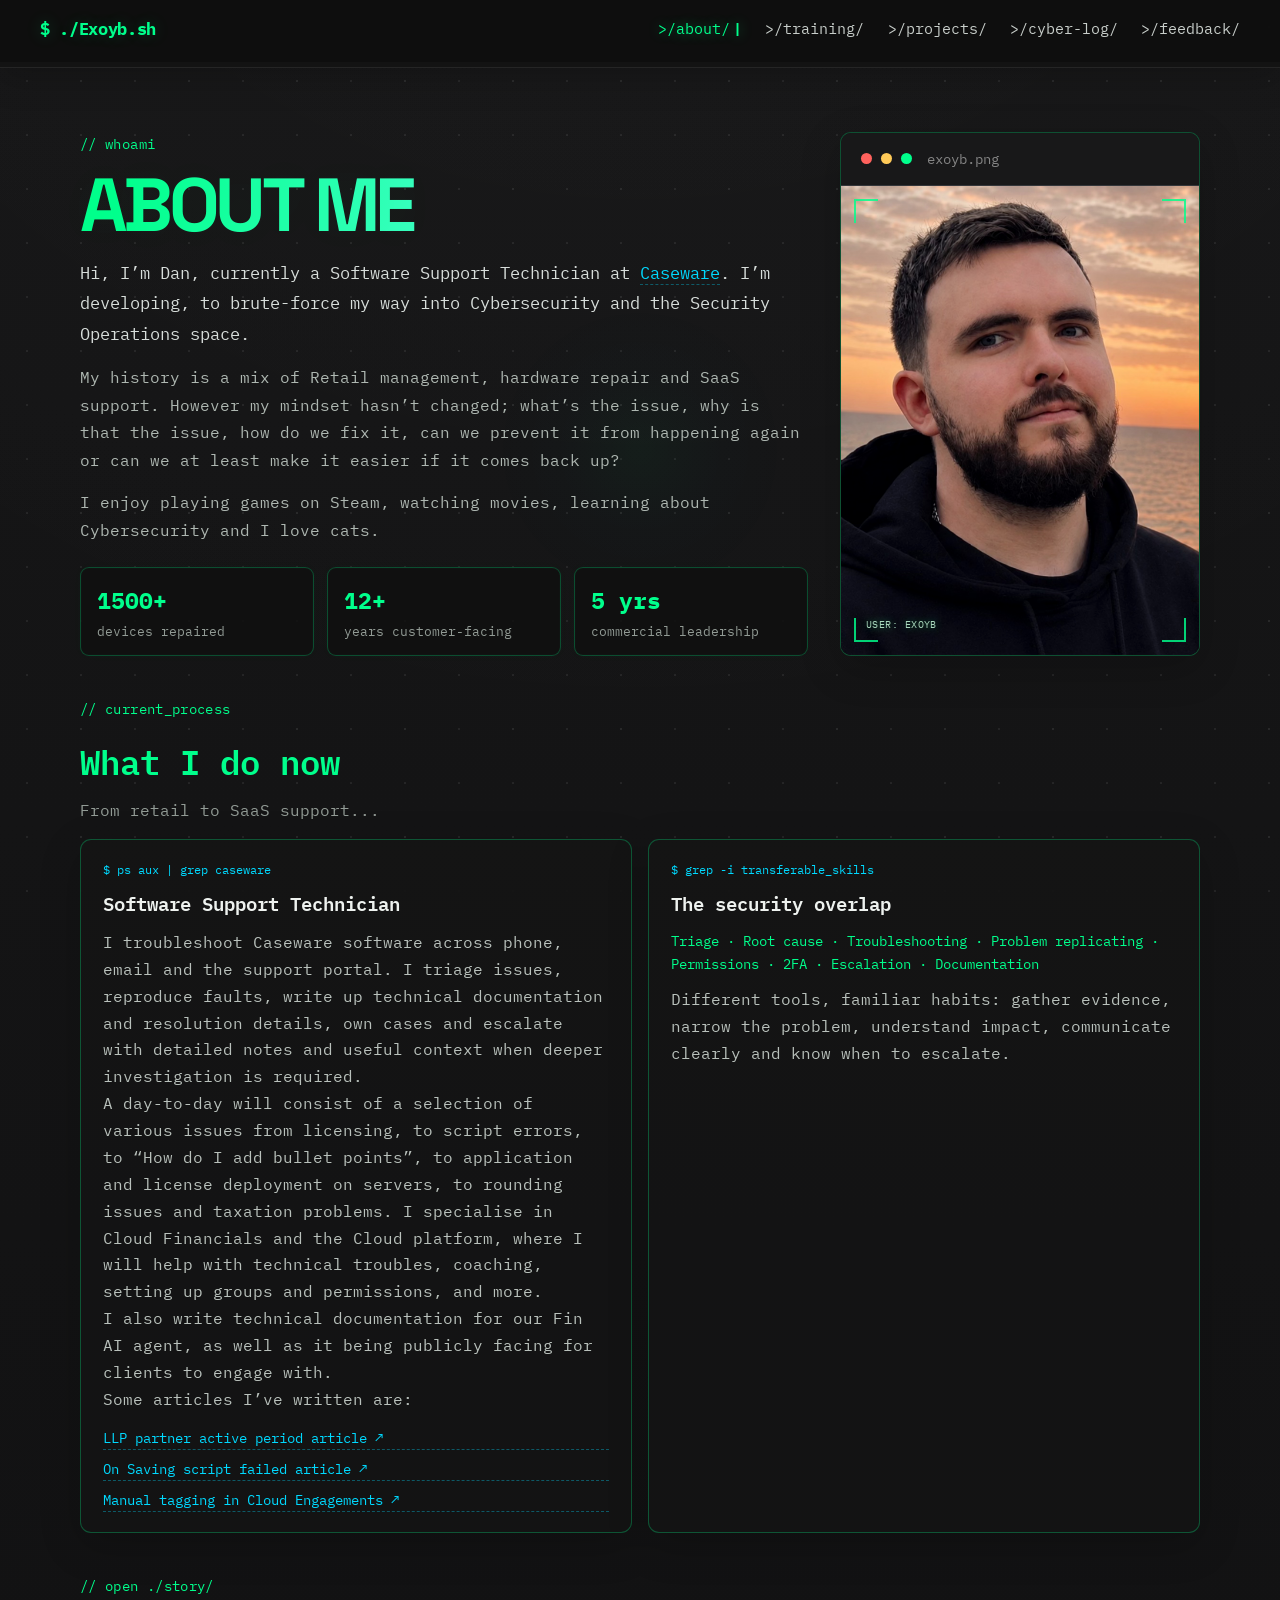
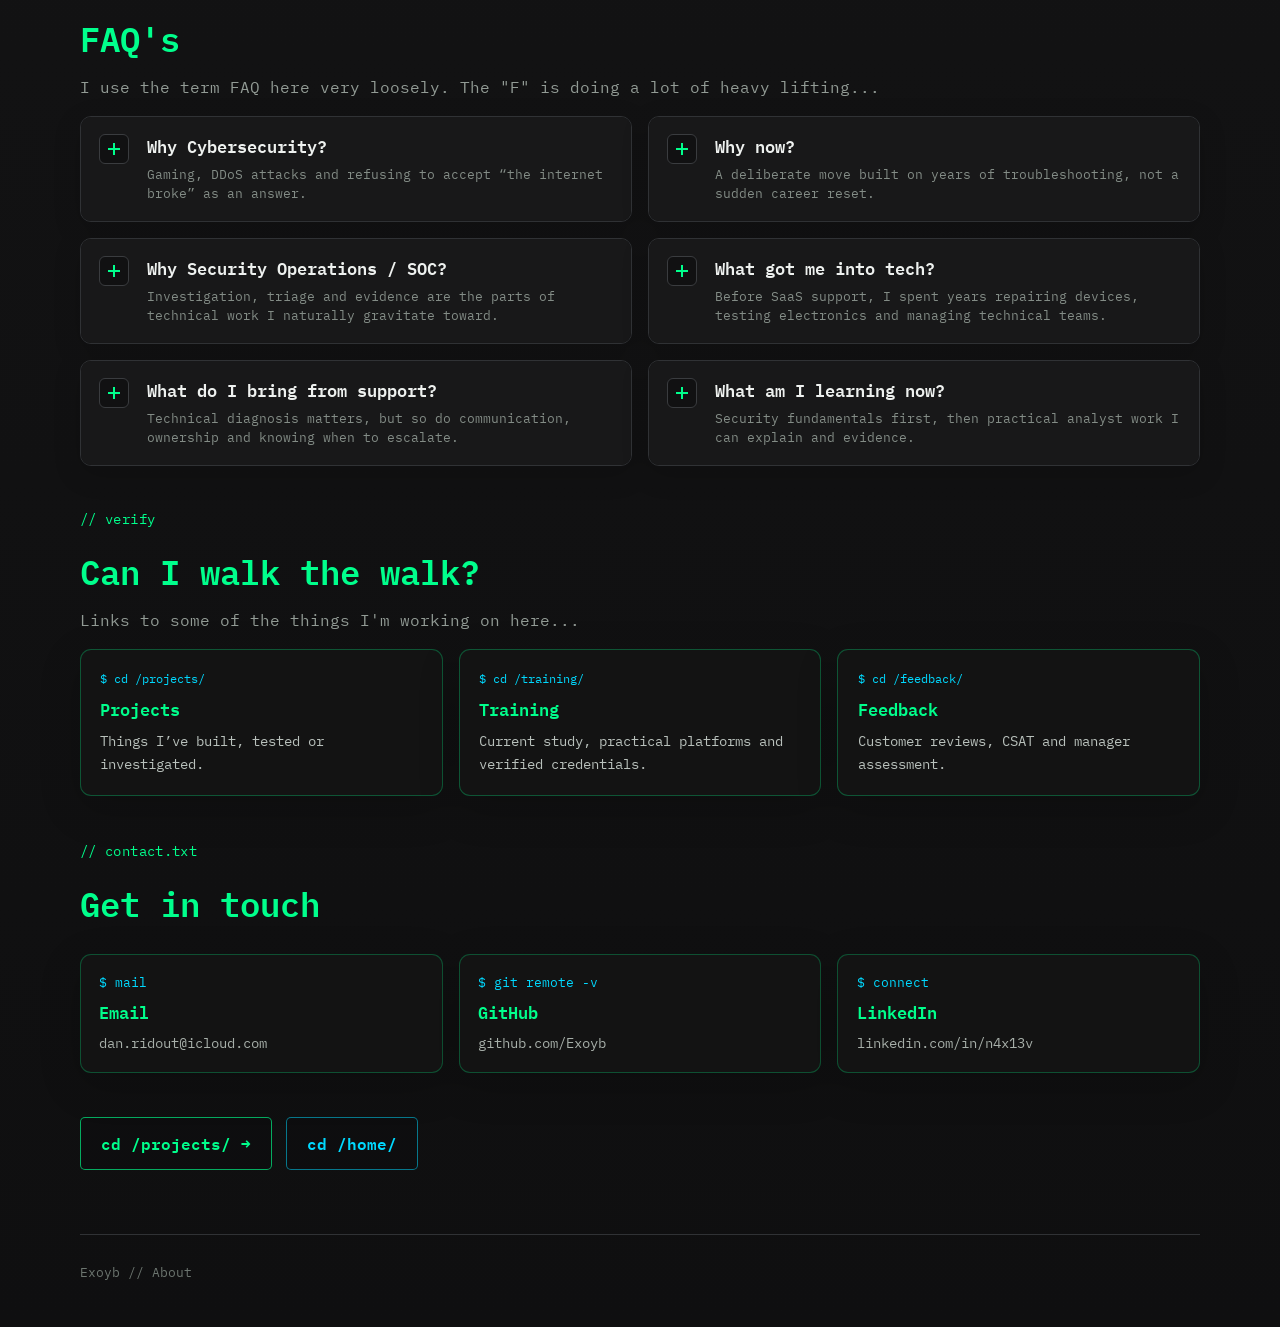
==== commit 940ba7cb: "Change heading text in about section" ====
--- a/about.html
+++ b/about.html
@@ -152,7 +152,7 @@
   <section class="about-proof fade-in" aria-labelledby="proof-title">
     <div class="section-head about-section-intro">
       <div class="page-kicker">// verify</div>
-      <h2 id="proof-title">Want the evidence?</h2>
+      <h2 id="proof-title">Can I walk the walk?</h2>
       <p>Links to some of the things I'm working on here...</p>
     </div>
     <div class="proof-grid">
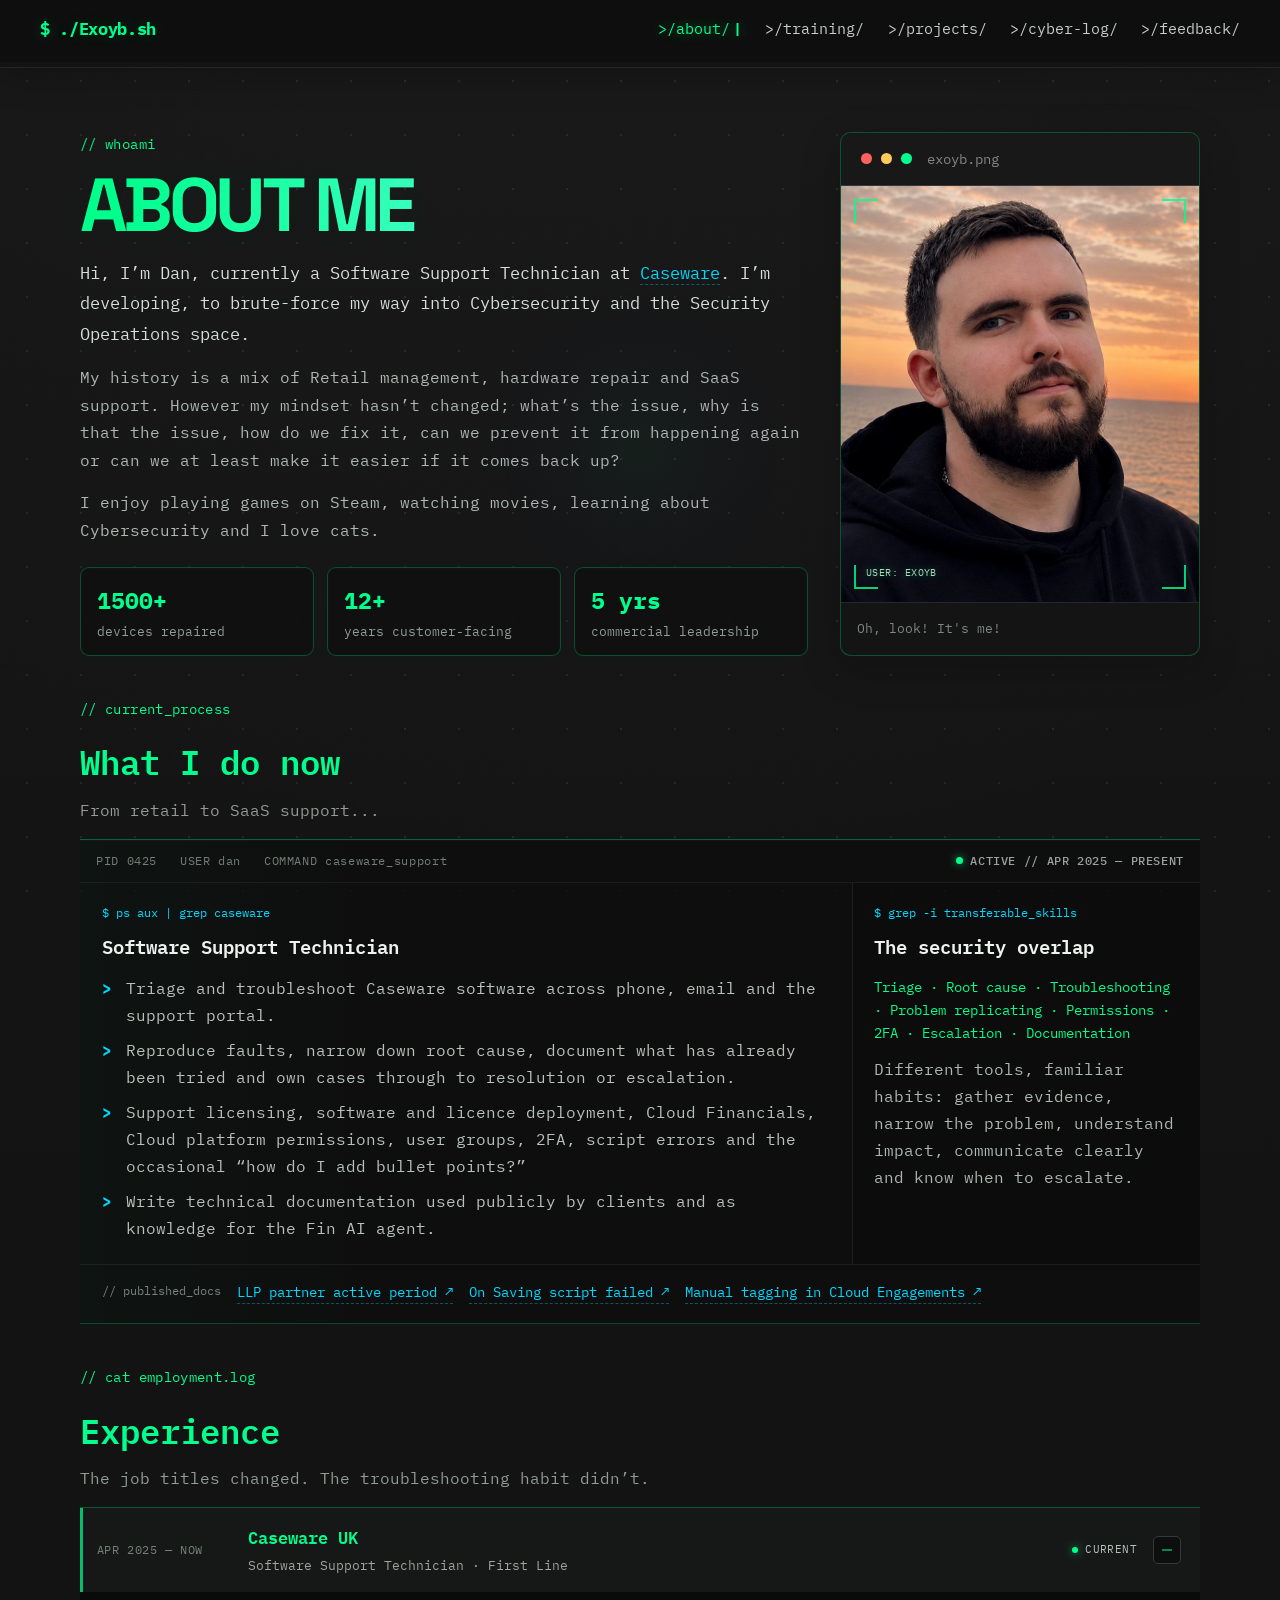
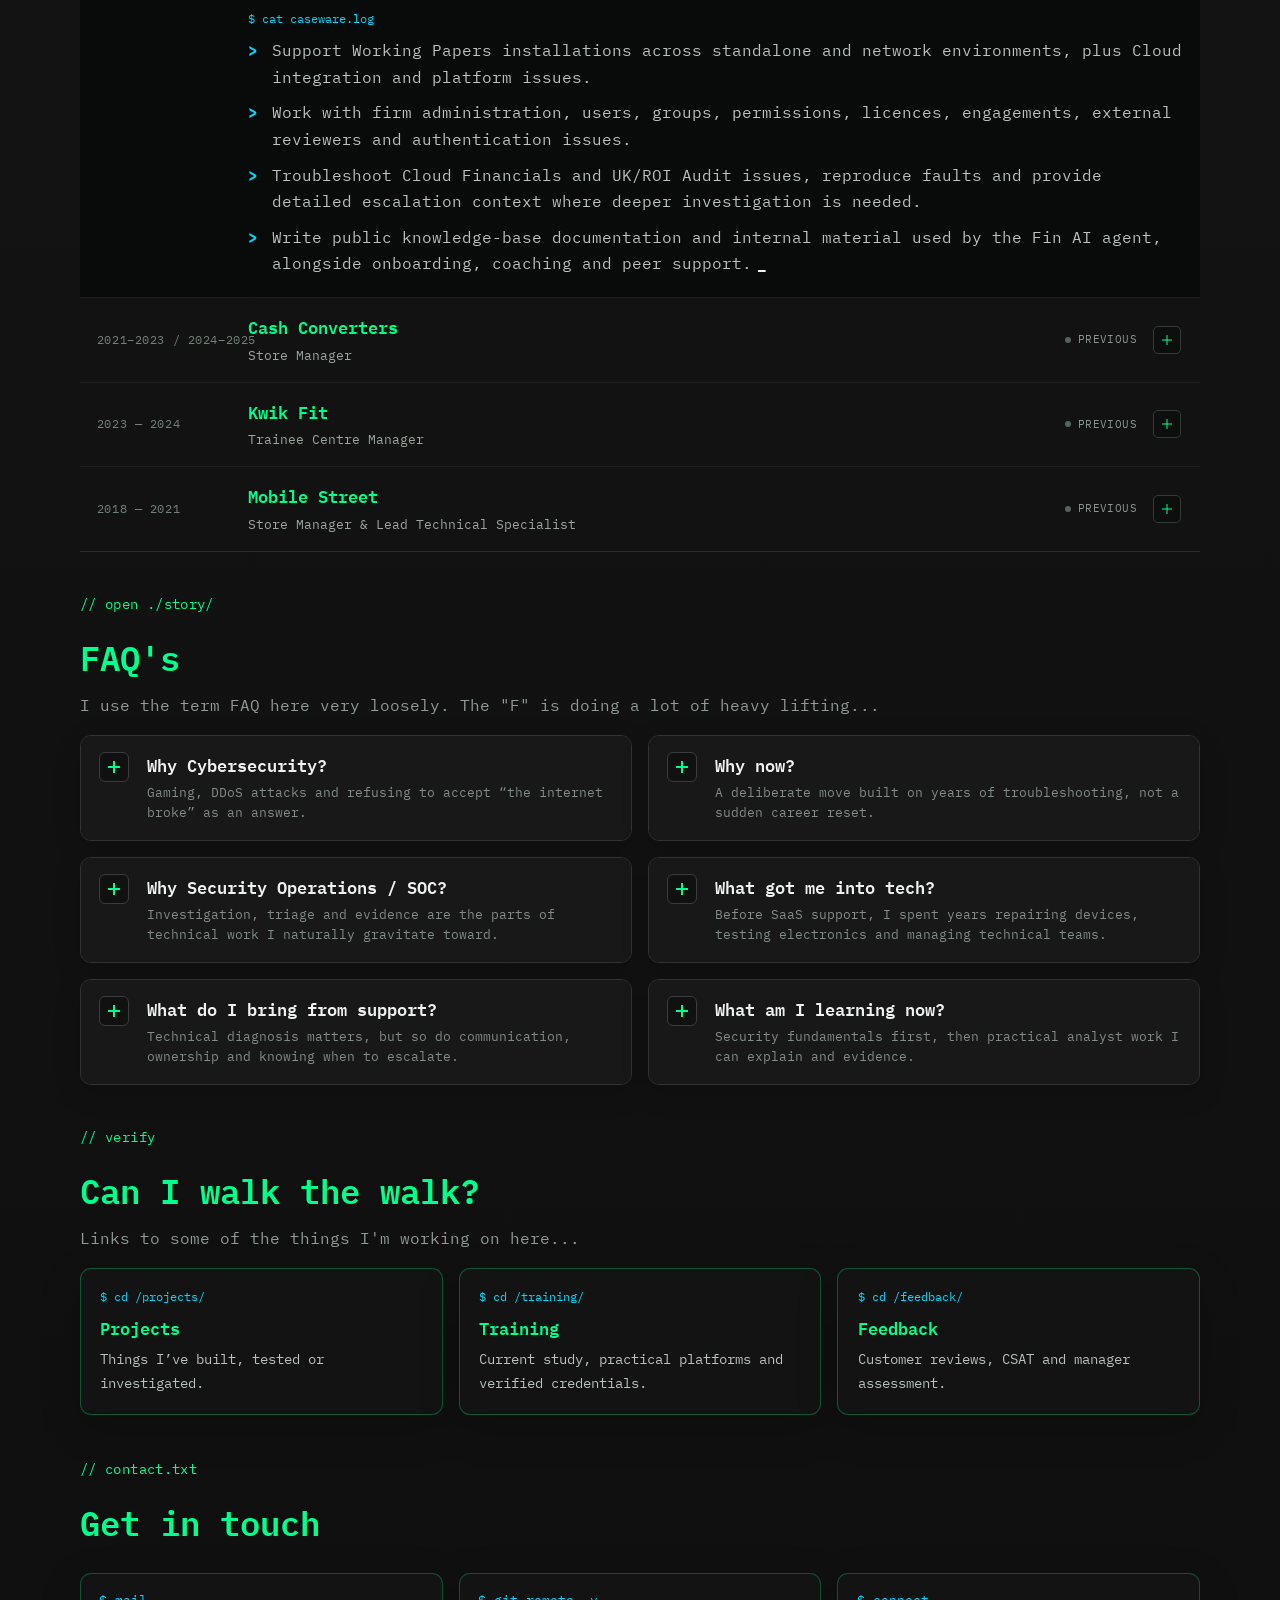
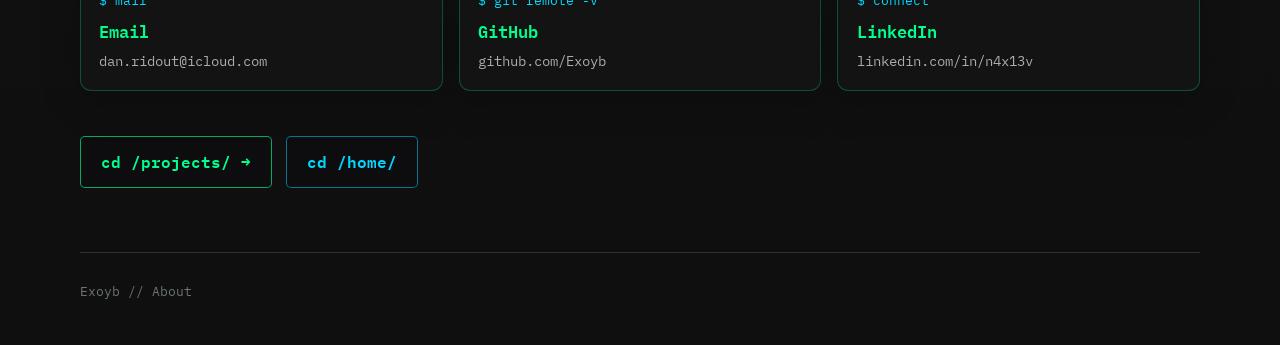
==== commit 27dd71c6: "Redesign About role section and add expandable work history" ====
--- a/about.html
+++ b/about.html
@@ -7,10 +7,11 @@
   <meta name="description" content="About Dan Ridout: software support technician moving into cybersecurity and Security Operations, with a background in technical diagnosis, hardware repair, customer support and leadership.">
   <link rel="icon" href="src/assets/favicon.svg" type="image/svg+xml">
   <meta name="theme-color" content="#0d100f">
-  <link rel="stylesheet" href="src/css/main.css?v=20260910-6">
-  <link rel="stylesheet" href="src/css/animations.css?v=20260910-6">
-  <link rel="stylesheet" href="src/css/pages.css?v=20260910-9">
+  <link rel="stylesheet" href="src/css/main.css?v=20260911-1">
+  <link rel="stylesheet" href="src/css/animations.css?v=20260911-1">
+  <link rel="stylesheet" href="src/css/pages.css?v=20260911-1">
   <link rel="stylesheet" href="src/css/about.css?v=20260910-9">
+  <link rel="stylesheet" href="src/css/about-experience.css?v=20260911-1">
 </head>
 <body>
 <nav><div class="nav-content"><div class="logo"><a href="index.html">#!/bin/bash Exoyb.sh</a></div><div class="hamburger" onclick="toggleMenu()"><span></span><span></span><span></span></div><div class="nav-links" id="navLinks"><a class="active" href="about.html">About</a><a href="training.html">Training</a><a href="projects.html">Projects</a><a href="cyber-log.html">Cyber Log</a><a href="feedback.html">Feedback</a></div></div></nav>
@@ -37,7 +38,7 @@
         <img class="about-photo" src="src/assets/images/dan-ridout-profile.png" alt="Portrait of Dan Ridout" onerror="this.closest('.about-photo-body').classList.add('photo-unavailable'); this.remove();">
         <div class="photo-hud" aria-hidden="true">
           <span class="hud-corner tl"></span><span class="hud-corner tr"></span><span class="hud-corner bl"></span><span class="hud-corner br"></span>
-          <div class="hud-meta"><span>USER: EXOYB</span>
+          <div class="hud-meta"><span>USER: EXOYB</span></div>
         </div>
         <div class="about-photo-fallback"><span class="fallback-command">$ locate dan_ridout.png</span><span class="fallback-text">Profile image slot ready.</span></div>
       </div>
@@ -51,26 +52,131 @@
       <h2 id="current-role-title">What I do now</h2>
       <p>From retail to SaaS support...</p>
     </div>
-    <div class="about-now-grid">
-      <article class="now-card">
-        <span class="now-command">$ ps aux | grep caseware</span>
-        <h3>Software Support Technician</h3>
-        <p>I troubleshoot Caseware software across phone, email and the support portal. I triage issues, reproduce faults, write up technical documentation and resolution details, own cases and escalate with detailed notes and useful context when deeper investigation is required.</p>
-        <p>A day-to-day will consist of a selection of various issues from licensing, to script errors, to “How do I add bullet points”, to application and license deployment on servers, to rounding issues and taxation problems. I specialise in Cloud Financials and the Cloud platform, where I will help with technical troubles, coaching, setting up groups and permissions, and more.</p>
-        <p>I also write technical documentation for our Fin AI agent, as well as it being publicly facing for clients to engage with.</p>
-        <p>Some articles I’ve written are:</p>
+
+    <div class="current-process">
+      <div class="process-statusbar">
+        <span>PID 0425 &nbsp; USER dan &nbsp; COMMAND caseware_support</span>
+        <strong>ACTIVE // APR 2025 — PRESENT</strong>
+      </div>
+
+      <div class="process-body">
+        <div class="process-main">
+          <span class="process-command">$ ps aux | grep caseware</span>
+          <h3>Software Support Technician</h3>
+          <ul class="process-lines">
+            <li>Triage and troubleshoot Caseware software across phone, email and the support portal.</li>
+            <li>Reproduce faults, narrow down root cause, document what has already been tried and own cases through to resolution or escalation.</li>
+            <li>Support licensing, software and licence deployment, Cloud Financials, Cloud platform permissions, user groups, 2FA, script errors and the occasional “how do I add bullet points?”</li>
+            <li>Write technical documentation used publicly by clients and as knowledge for the Fin AI agent.</li>
+          </ul>
+        </div>
+
+        <aside class="process-overlap">
+          <span class="process-command">$ grep -i transferable_skills</span>
+          <h3>The security overlap</h3>
+          <p class="overlap-line">Triage · Root cause · Troubleshooting · Problem replicating · Permissions · 2FA · Escalation · Documentation</p>
+          <p>Different tools, familiar habits: gather evidence, narrow the problem, understand impact, communicate clearly and know when to escalate.</p>
+        </aside>
+      </div>
+
+      <div class="process-evidence">
+        <span class="process-evidence-label">// published_docs</span>
         <div class="link-stack">
-          <a class="inline-link" href="https://my.caseware.com/s/article/Context-llp-partner-active-period-does-not--reference-a-valid-explicit-dimension?language=en_US" target="_blank" rel="noopener noreferrer">LLP partner active period article ↗</a>
-          <a class="inline-link" href="https://my.caseware.com/s/article/On-Saving-script-failed-Error-message?language=en_US" target="_blank" rel="noopener noreferrer">On Saving script failed article ↗</a>
+          <a class="inline-link" href="https://my.caseware.com/s/article/Context-llp-partner-active-period-does-not--reference-a-valid-explicit-dimension?language=en_US" target="_blank" rel="noopener noreferrer">LLP partner active period ↗</a>
+          <a class="inline-link" href="https://my.caseware.com/s/article/On-Saving-script-failed-Error-message?language=en_US" target="_blank" rel="noopener noreferrer">On Saving script failed ↗</a>
           <a class="inline-link" href="https://my.caseware.com/s/article/How-to-manually-tag-custom-content-in-Cloud-Engagements?language=en_US" target="_blank" rel="noopener noreferrer">Manual tagging in Cloud Engagements ↗</a>
         </div>
-      </article>
-      <article class="now-card">
-        <span class="now-command">$ grep -i transferable_skills</span>
-        <h3>The security overlap</h3>
-        <p class="overlap-line">Triage · Root cause · Troubleshooting · Problem replicating · Permissions · 2FA · Escalation · Documentation</p>
-        <p>Different tools, familiar habits: gather evidence, narrow the problem, understand impact, communicate clearly and know when to escalate.</p>
-      </article>
+      </div>
+    </div>
+  </section>
+
+  <section class="about-experience fade-in" aria-labelledby="experience-title">
+    <div class="section-head about-section-intro">
+      <div class="page-kicker">// cat employment.log</div>
+      <h2 id="experience-title">Experience</h2>
+      <p>The job titles changed. The troubleshooting habit didn’t.</p>
+    </div>
+
+    <div class="experience-log">
+      <details class="experience-entry" open>
+        <summary>
+          <time class="experience-date" datetime="2025-04">APR 2025 — NOW</time>
+          <span class="experience-heading"><span class="experience-company">Caseware UK</span><span class="experience-role">Software Support Technician · First Line</span></span>
+          <span class="experience-state current">CURRENT</span>
+          <span class="experience-toggle" aria-hidden="true"></span>
+        </summary>
+        <div class="experience-content">
+          <div class="experience-content-inner">
+            <span class="experience-command">$ cat caseware.log</span>
+            <ul class="experience-lines">
+              <li>Support Working Papers installations across standalone and network environments, plus Cloud integration and platform issues.</li>
+              <li>Work with firm administration, users, groups, permissions, licences, engagements, external reviewers and authentication issues.</li>
+              <li>Troubleshoot Cloud Financials and UK/ROI Audit issues, reproduce faults and provide detailed escalation context where deeper investigation is needed.</li>
+              <li>Write public knowledge-base documentation and internal material used by the Fin AI agent, alongside onboarding, coaching and peer support.</li>
+            </ul>
+          </div>
+        </div>
+      </details>
+
+      <details class="experience-entry">
+        <summary>
+          <span class="experience-date">2021–2023 / 2024–2025</span>
+          <span class="experience-heading"><span class="experience-company">Cash Converters</span><span class="experience-role">Store Manager</span></span>
+          <span class="experience-state">PREVIOUS</span>
+          <span class="experience-toggle" aria-hidden="true"></span>
+        </summary>
+        <div class="experience-content">
+          <div class="experience-content-inner">
+            <span class="experience-command">$ cat cash_converters.log</span>
+            <ul class="experience-lines">
+              <li>Ran day-to-day store operations, commercial performance and customer escalations.</li>
+              <li>Led, coached and developed staff while balancing service, compliance and operational targets.</li>
+              <li>Tested and authenticated a wide range of consumer electronics before purchase and resale.</li>
+              <li>Built the habit of making decisions quickly with incomplete information while still documenting and communicating the reasoning clearly.</li>
+            </ul>
+          </div>
+        </div>
+      </details>
+
+      <details class="experience-entry">
+        <summary>
+          <time class="experience-date" datetime="2023">2023 — 2024</time>
+          <span class="experience-heading"><span class="experience-company">Kwik Fit</span><span class="experience-role">Trainee Centre Manager</span></span>
+          <span class="experience-state">PREVIOUS</span>
+          <span class="experience-toggle" aria-hidden="true"></span>
+        </summary>
+        <div class="experience-content">
+          <div class="experience-content-inner">
+            <span class="experience-command">$ cat kwik_fit.log</span>
+            <ul class="experience-lines">
+              <li>Managed workflow across an 11-person workshop, balancing customers, jobs, commercial accounts and day-to-day site operations.</li>
+              <li>Helped diagnose vehicle faults, prepare quotes and keep work moving when the workshop became busy.</li>
+              <li>Worked in an environment where prioritisation mattered because delays affected customers, technicians and the rest of the job queue.</li>
+              <li>Learned to keep people informed while coordinating several moving parts at once.</li>
+            </ul>
+          </div>
+        </div>
+      </details>
+
+      <details class="experience-entry">
+        <summary>
+          <time class="experience-date" datetime="2018">2018 — 2021</time>
+          <span class="experience-heading"><span class="experience-company">Mobile Street</span><span class="experience-role">Store Manager &amp; Lead Technical Specialist</span></span>
+          <span class="experience-state">PREVIOUS</span>
+          <span class="experience-toggle" aria-hidden="true"></span>
+        </summary>
+        <div class="experience-content">
+          <div class="experience-content-inner">
+            <span class="experience-command">$ cat mobile_street.log</span>
+            <ul class="experience-lines">
+              <li>Diagnosed faults across desktops, laptops and mobile devices, including POST and boot failures, component faults and board-level issues.</li>
+              <li>Completed hardware repairs including micro-soldering, IC replacement and trace repair where appropriate.</li>
+              <li>Combined hands-on technical work with store leadership, customer communication and explaining faults in plain English.</li>
+              <li>Built the technical troubleshooting foundation I still use now: observe, test, isolate, repair, verify.</li>
+            </ul>
+          </div>
+        </div>
+      </details>
     </div>
   </section>
 
@@ -122,7 +228,7 @@
         <div class="question-content">
           <div class="career-steps">
             <div class="career-step"><span class="career-step-label">Mobile Street</span><p>Hands-on diagnosis across desktops, laptops and mobile devices, including board-level micro-soldering, IC replacement and trace repair.</p></div>
-            <div class="career-step"><span class="career-step-label">Cash Converters</span><p>Store leadership alongside electronics testing and authentication, fraud prevention, customer escalation and staff development.</p></div>
+            <div class="career-step"><span class="career-step-label">Cash Converters</span><p>Store leadership alongside electronics testing and authentication, customer escalation and staff development.</p></div>
             <div class="career-step"><span class="career-step-label">Kwik Fit</span><p>Managed the workflow for an 11-person workshop, balancing customers, jobs, commercial accounts and day-to-day site operations. I wasn’t a full mechanic, but I always enjoyed getting involved where I could, helping diagnose faults, putting quotes together and jumping in with repairs when the workshop was swamped.</p></div>
           </div>
         </div>
@@ -174,7 +280,7 @@
   <div class="page-actions about-actions"><a class="btn btn-primary" href="projects.html">cd /projects/ →</a><a class="btn btn-secondary" href="index.html">cd /home/</a></div>
 </div></main>
 <footer class="site-footer">Exoyb // About</footer>
-<script src="src/js/audio.js?v=20260910-3"></script>
-<script src="src/js/main.js?v=20260910-10"></script>
+<script src="src/js/audio.js?v=20260911-1"></script>
+<script src="src/js/main.js?v=20260911-1"></script>
 </body>
 </html>
--- a/src/css/about-experience.css
+++ b/src/css/about-experience.css
@@ -0,0 +1,372 @@
+/* About: current role + employment log */
+
+/* The current role should feel like a running process, not two dashboard cards. */
+.current-process {
+  position: relative;
+  overflow: hidden;
+  border-top: 1px solid rgba(0,255,140,.34);
+  border-bottom: 1px solid rgba(0,255,140,.24);
+  background:
+    linear-gradient(90deg, rgba(0,255,140,.025), transparent 26%),
+    rgba(12,13,13,.68);
+  box-shadow: inset 0 1px 0 rgba(255,255,255,.018);
+}
+
+.current-process::before {
+  content: '';
+  position: absolute;
+  top: 0;
+  left: -35%;
+  width: 24%;
+  height: 100%;
+  pointer-events: none;
+  opacity: 0;
+  background: linear-gradient(105deg, transparent, rgba(255,255,255,.038), rgba(0,217,255,.02), transparent);
+  transform: skewX(-16deg);
+  transition: left .7s ease, opacity .2s ease;
+}
+
+.current-process:hover::before,
+.current-process:focus-within::before {
+  left: 112%;
+  opacity: 1;
+}
+
+.process-statusbar {
+  display: flex;
+  align-items: center;
+  justify-content: space-between;
+  gap: 1rem;
+  padding: .72rem 1rem;
+  border-bottom: 1px solid rgba(255,255,255,.06);
+  color: #747e78;
+  font-size: .72rem;
+  letter-spacing: .055em;
+}
+
+.process-statusbar strong {
+  display: inline-flex;
+  align-items: center;
+  gap: .48rem;
+  color: #9aa39e;
+  font-weight: 500;
+}
+
+.process-statusbar strong::before {
+  content: '';
+  width: 7px;
+  height: 7px;
+  border-radius: 50%;
+  background: var(--green);
+  box-shadow: 0 0 9px rgba(0,255,140,.72);
+  animation: softPulse 1.2s ease-in-out infinite;
+}
+
+.process-body {
+  display: grid;
+  grid-template-columns: minmax(0, 1.55fr) minmax(260px, .7fr);
+  gap: 0;
+}
+
+.process-main,
+.process-overlap {
+  padding: 1.3rem 1.35rem 1.4rem;
+}
+
+.process-overlap {
+  border-left: 1px solid rgba(255,255,255,.07);
+  background: rgba(0,0,0,.14);
+}
+
+.process-command,
+.experience-command {
+  display: block;
+  margin-bottom: .55rem;
+  color: var(--cyan);
+  font-size: .78rem;
+}
+
+.process-main h3,
+.process-overlap h3 {
+  margin: 0 0 .8rem;
+  color: #edf2ef;
+  font-size: 1.18rem;
+}
+
+.process-lines,
+.experience-lines {
+  display: grid;
+  gap: .52rem;
+  margin: 0;
+  padding: 0;
+  list-style: none;
+}
+
+.process-lines li,
+.experience-lines li {
+  position: relative;
+  margin: 0;
+  padding-left: 1.5rem;
+  color: #bac2bd;
+  line-height: 1.68;
+}
+
+.process-lines li::before,
+.experience-lines li::before {
+  content: '>';
+  position: absolute;
+  left: 0;
+  color: var(--cyan);
+  font-weight: 700;
+}
+
+.process-overlap .overlap-line {
+  margin: 0 0 .75rem;
+}
+
+.process-overlap p:last-child {
+  margin: 0;
+  color: #aeb7b1;
+  line-height: 1.68;
+}
+
+.process-evidence {
+  display: grid;
+  grid-template-columns: auto minmax(0, 1fr);
+  gap: .85rem 1rem;
+  align-items: start;
+  padding: 1rem 1.35rem 1.2rem;
+  border-top: 1px solid rgba(255,255,255,.06);
+}
+
+.process-evidence-label {
+  color: #78827c;
+  font-size: .76rem;
+  white-space: nowrap;
+}
+
+.process-evidence .link-stack {
+  display: flex;
+  flex-wrap: wrap;
+  gap: .55rem 1rem;
+  margin: 0;
+}
+
+/* Employment history: one continuous log, not a collection of boxes. */
+.about-experience {
+  display: grid;
+  gap: 1rem;
+}
+
+.experience-log {
+  position: relative;
+  border-top: 1px solid rgba(0,255,140,.3);
+  border-bottom: 1px solid rgba(0,255,140,.2);
+  background: rgba(12,13,13,.45);
+}
+
+.experience-entry {
+  position: relative;
+  border-bottom: 1px solid rgba(255,255,255,.065);
+}
+
+.experience-entry:last-child { border-bottom: 0; }
+
+.experience-entry > summary {
+  display: grid;
+  grid-template-columns: 135px minmax(0,1fr) auto 30px;
+  gap: 1rem;
+  align-items: center;
+  min-height: 82px;
+  padding: 1rem 1.05rem;
+  cursor: pointer;
+  list-style: none;
+  user-select: none;
+  background: rgba(21,22,22,.62);
+  transition: background .18s ease, box-shadow .18s ease;
+}
+
+.experience-entry > summary::-webkit-details-marker { display: none; }
+.experience-entry > summary::marker { content: ''; }
+
+.experience-entry > summary:hover,
+.experience-entry:focus-within > summary,
+.experience-entry[open] > summary {
+  background: rgba(24,26,25,.9);
+  box-shadow: inset 3px 0 0 rgba(0,255,140,.72);
+}
+
+.experience-date {
+  color: #738078;
+  font-size: .72rem;
+  letter-spacing: .05em;
+  white-space: nowrap;
+}
+
+.experience-heading {
+  display: grid;
+  gap: .22rem;
+  min-width: 0;
+}
+
+.experience-company {
+  color: var(--green);
+  font-size: 1.05rem;
+  font-weight: 600;
+}
+
+.experience-role {
+  color: #9da69f;
+  font-size: .82rem;
+}
+
+.experience-state {
+  display: inline-flex;
+  align-items: center;
+  gap: .42rem;
+  color: #8b958f;
+  font-size: .68rem;
+  letter-spacing: .04em;
+  white-space: nowrap;
+}
+
+.experience-state::before {
+  content: '';
+  width: 6px;
+  height: 6px;
+  border-radius: 50%;
+  background: #59625d;
+}
+
+.experience-state.current { color: #b8c2bc; }
+.experience-state.current::before {
+  background: var(--green);
+  box-shadow: 0 0 8px rgba(0,255,140,.68);
+}
+
+.experience-toggle {
+  position: relative;
+  display: block;
+  width: 28px;
+  height: 28px;
+  border: 1px solid #363a37;
+  border-radius: 5px;
+  background: #0d0f0e;
+}
+
+.experience-toggle::before,
+.experience-toggle::after {
+  content: '';
+  position: absolute;
+  left: 50%;
+  top: 50%;
+  width: 10px;
+  height: 1px;
+  background: var(--green);
+  transform: translate(-50%,-50%);
+  transition: opacity .18s ease, transform .18s ease;
+}
+
+.experience-toggle::after { transform: translate(-50%,-50%) rotate(90deg); }
+.experience-entry[open] .experience-toggle::after { opacity: 0; transform: translate(-50%,-50%); }
+
+.experience-content {
+  display: grid;
+  grid-template-columns: 135px minmax(0,1fr);
+  gap: 1rem;
+  padding: 1.05rem 1.05rem 1.25rem;
+  background: rgba(8,9,9,.7);
+}
+
+.experience-content::before {
+  content: '';
+  grid-column: 1;
+}
+
+.experience-content-inner {
+  grid-column: 2;
+  max-width: 980px;
+}
+
+.experience-lines li:last-child::after {
+  content: '_';
+  display: inline-block;
+  margin-left: .35rem;
+  color: #f4f4f4;
+  font-weight: 700;
+  animation: employmentCursor .82s steps(1,end) infinite;
+}
+
+@keyframes employmentCursor {
+  0%, 47% { opacity: 1; }
+  48%, 100% { opacity: 0; }
+}
+
+.experience-note {
+  margin: .8rem 0 0;
+  color: #7f8983;
+  font-size: .78rem;
+}
+
+@media (max-width: 900px) {
+  .process-body { grid-template-columns: 1fr; }
+  .process-overlap {
+    border-left: 0;
+    border-top: 1px solid rgba(255,255,255,.07);
+  }
+
+  .experience-entry > summary {
+    grid-template-columns: 110px minmax(0,1fr) 30px;
+  }
+
+  .experience-state {
+    grid-column: 2;
+    justify-self: start;
+  }
+
+  .experience-toggle {
+    grid-column: 3;
+    grid-row: 1 / span 2;
+  }
+
+  .experience-content {
+    grid-template-columns: 110px minmax(0,1fr);
+  }
+}
+
+@media (max-width: 650px) {
+  .process-statusbar {
+    align-items: flex-start;
+    flex-direction: column;
+    gap: .35rem;
+  }
+
+  .process-main,
+  .process-overlap,
+  .process-evidence {
+    padding-left: 1rem;
+    padding-right: 1rem;
+  }
+
+  .process-evidence { grid-template-columns: 1fr; }
+
+  .experience-entry > summary {
+    grid-template-columns: minmax(0,1fr) 28px;
+    gap: .65rem;
+    padding: .9rem .95rem;
+  }
+
+  .experience-date,
+  .experience-heading,
+  .experience-state { grid-column: 1; }
+  .experience-toggle { grid-column: 2; grid-row: 1 / span 3; }
+  .experience-content { display: block; padding: 1rem; }
+}
+
+@media (prefers-reduced-motion: reduce) {
+  .current-process::before,
+  .experience-toggle::before,
+  .experience-toggle::after { transition: none; }
+  .current-process::before { display: none; }
+  .experience-lines li:last-child::after { animation: none; opacity: 1; }
+}
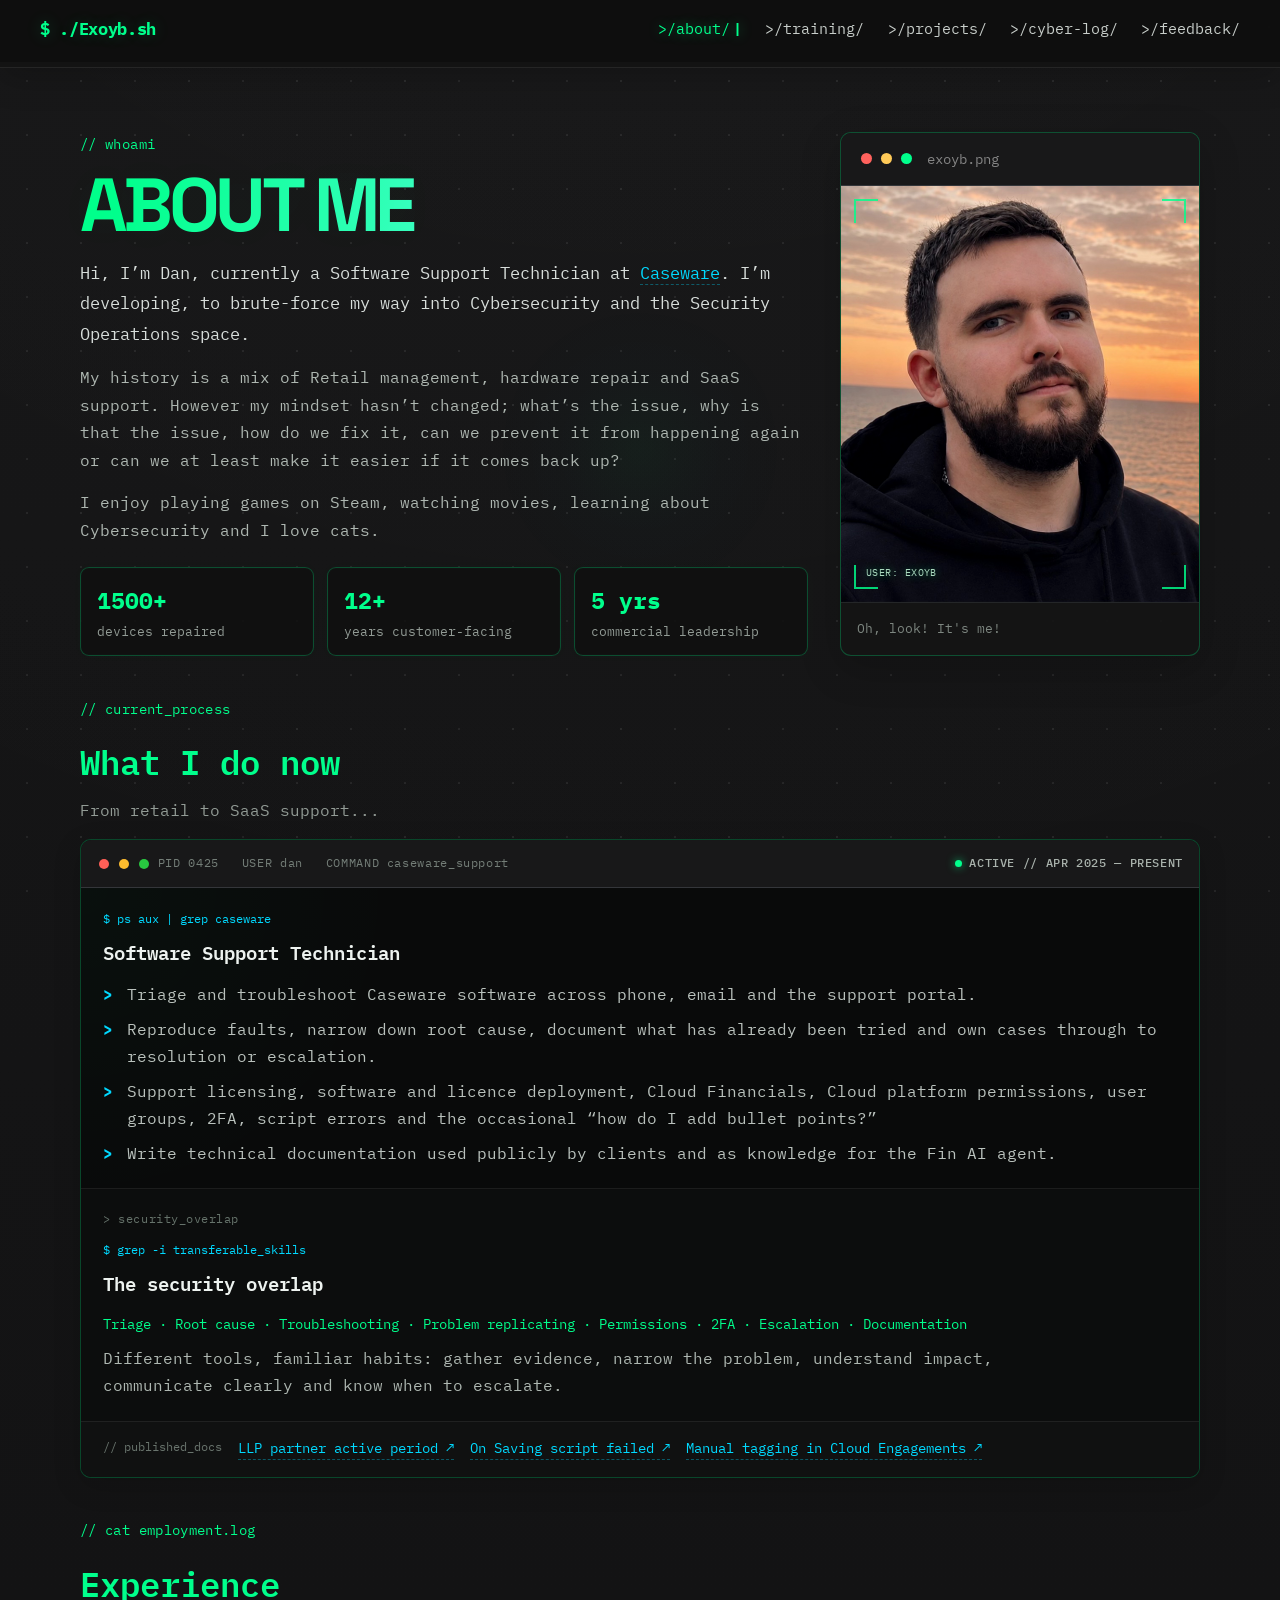
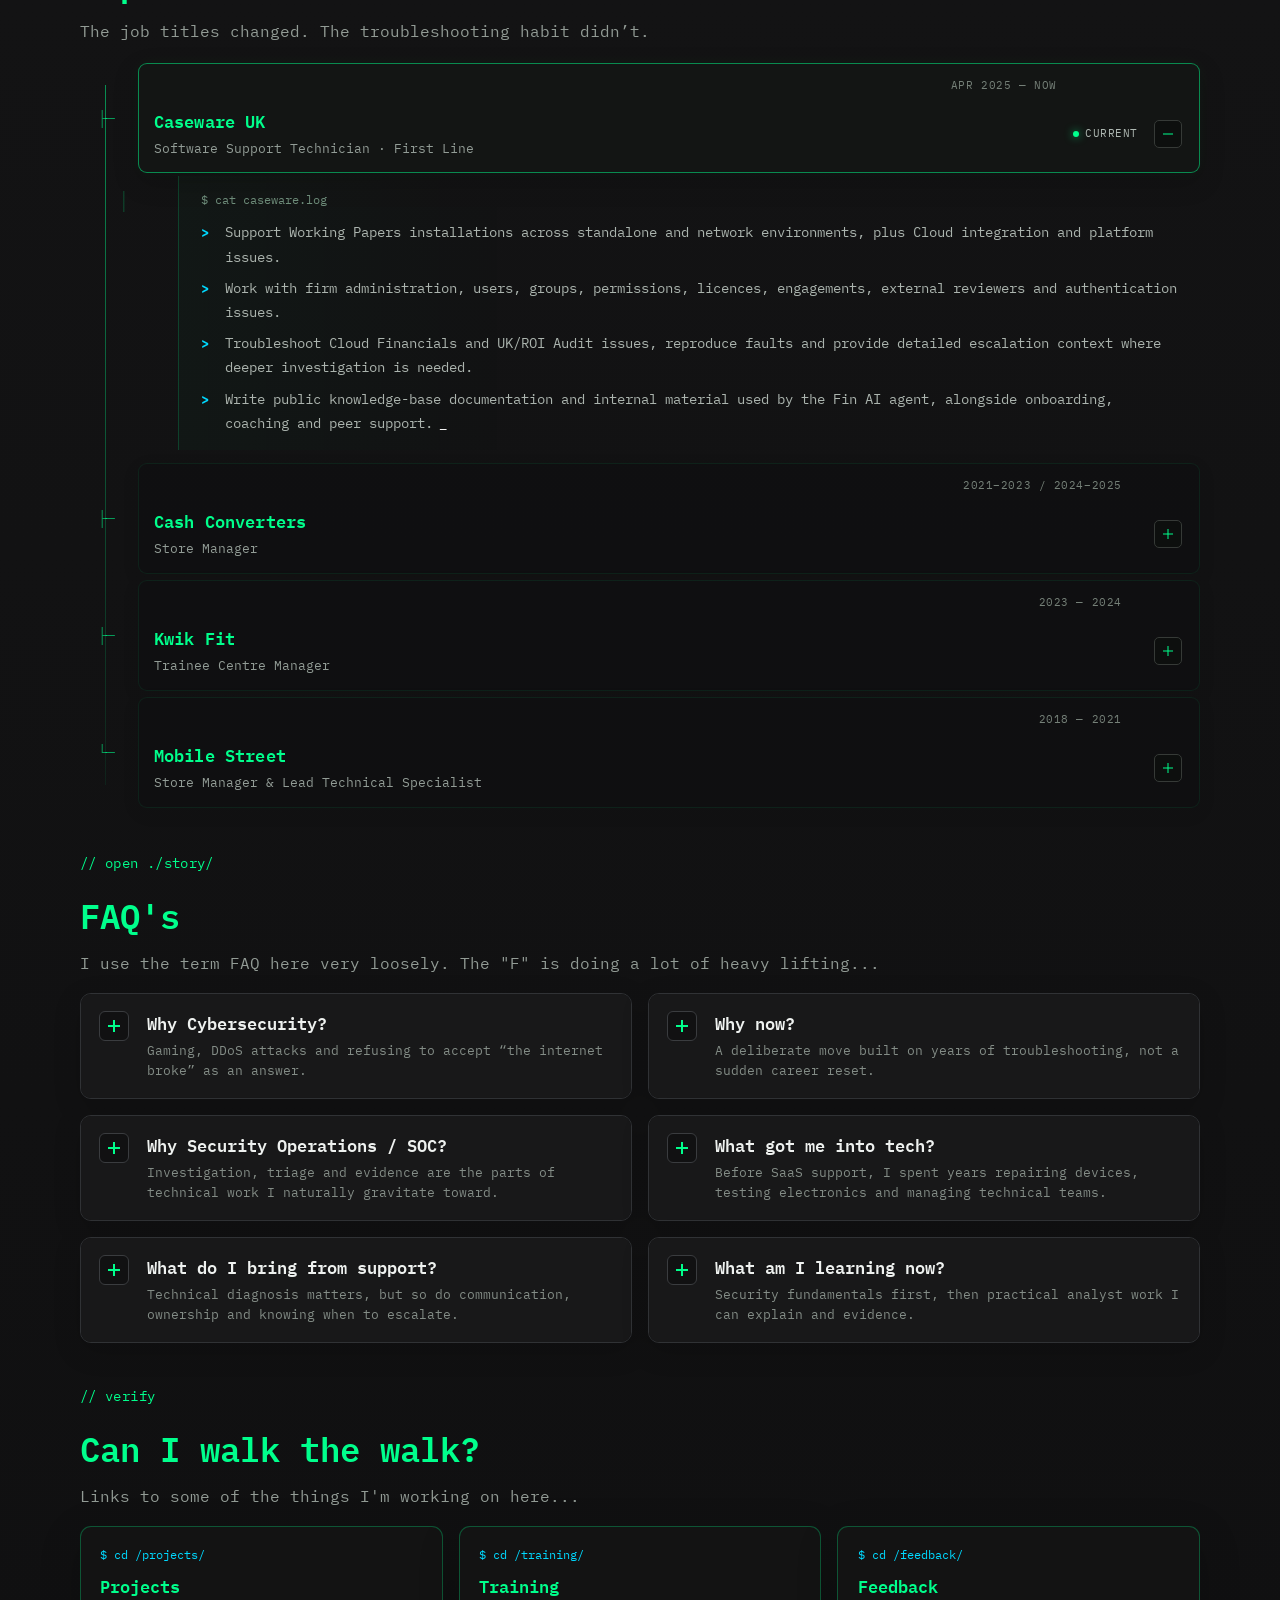
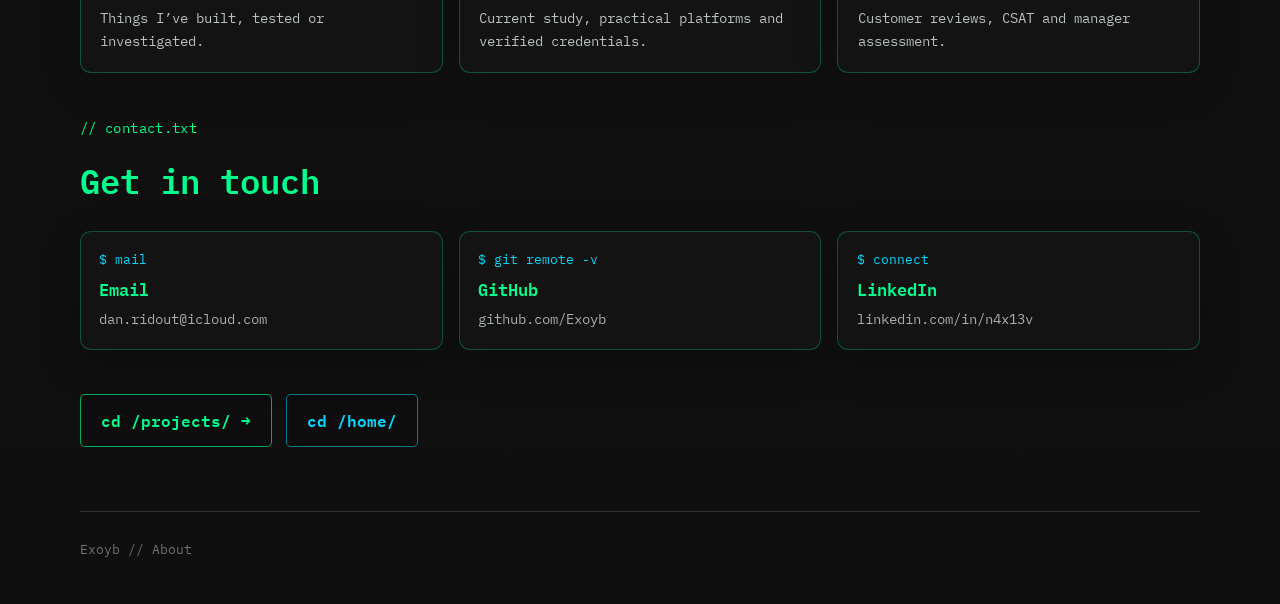
==== commit 9fca0614: "Bump About experience stylesheet cache" ====
--- a/about.html
+++ b/about.html
@@ -11,7 +11,7 @@
   <link rel="stylesheet" href="src/css/animations.css?v=20260911-1">
   <link rel="stylesheet" href="src/css/pages.css?v=20260911-1">
   <link rel="stylesheet" href="src/css/about.css?v=20260910-9">
-  <link rel="stylesheet" href="src/css/about-experience.css?v=20260911-1">
+  <link rel="stylesheet" href="src/css/about-experience.css?v=20260911-2">
 </head>
 <body>
 <nav><div class="nav-content"><div class="logo"><a href="index.html">#!/bin/bash Exoyb.sh</a></div><div class="hamburger" onclick="toggleMenu()"><span></span><span></span><span></span></div><div class="nav-links" id="navLinks"><a class="active" href="about.html">About</a><a href="training.html">Training</a><a href="projects.html">Projects</a><a href="cyber-log.html">Cyber Log</a><a href="feedback.html">Feedback</a></div></div></nav>
--- a/src/css/about-experience.css
+++ b/src/css/about-experience.css
@@ -1,55 +1,84 @@
-/* About: current role + employment log */
-
-/* The current role should feel like a running process, not two dashboard cards. */
+/* About: current role + employment tree */
+
+/* Current role: one terminal transcript, not a dashboard split. */
 .current-process {
   position: relative;
   overflow: hidden;
-  border-top: 1px solid rgba(0,255,140,.34);
-  border-bottom: 1px solid rgba(0,255,140,.24);
-  background:
-    linear-gradient(90deg, rgba(0,255,140,.025), transparent 26%),
-    rgba(12,13,13,.68);
-  box-shadow: inset 0 1px 0 rgba(255,255,255,.018);
-}
-
-.current-process::before {
+  border: 1px solid rgba(0,255,140,.24);
+  border-radius: 11px;
+  background: rgba(12,13,13,.9);
+  box-shadow: 0 8px 28px rgba(0,0,0,.16);
+  transition: border-color .2s ease, box-shadow .2s ease, transform .2s ease;
+}
+
+.current-process::after {
   content: '';
   position: absolute;
   top: 0;
-  left: -35%;
-  width: 24%;
-  height: 100%;
+  left: -38%;
+  z-index: 4;
+  width: 28%;
+  height: 112px;
   pointer-events: none;
   opacity: 0;
-  background: linear-gradient(105deg, transparent, rgba(255,255,255,.038), rgba(0,217,255,.02), transparent);
+  background: linear-gradient(110deg,
+    transparent 0%,
+    rgba(255,255,255,.018) 34%,
+    rgba(255,255,255,.055) 48%,
+    rgba(0,217,255,.025) 55%,
+    transparent 73%);
   transform: skewX(-16deg);
-  transition: left .7s ease, opacity .2s ease;
-}
-
-.current-process:hover::before,
-.current-process:focus-within::before {
-  left: 112%;
+  transition: left .62s ease, opacity .18s ease;
+}
+
+.current-process:hover,
+.current-process:focus-within {
+  border-color: rgba(0,255,140,.58);
+  box-shadow: 0 12px 34px rgba(0,0,0,.24), 0 0 20px rgba(0,255,140,.055);
+  transform: translateY(-1px);
+}
+
+.current-process:hover::after,
+.current-process:focus-within::after {
+  left: 116%;
   opacity: 1;
 }
 
 .process-statusbar {
+  position: relative;
   display: flex;
   align-items: center;
   justify-content: space-between;
   gap: 1rem;
-  padding: .72rem 1rem;
-  border-bottom: 1px solid rgba(255,255,255,.06);
+  min-height: 48px;
+  padding: .72rem 1rem .72rem 4.8rem;
+  border-bottom: 1px solid #34363a;
+  background: #181819;
   color: #747e78;
   font-size: .72rem;
   letter-spacing: .055em;
+}
+
+.process-statusbar::before {
+  content: '';
+  position: absolute;
+  left: 1.15rem;
+  top: 50%;
+  width: 10px;
+  height: 10px;
+  margin-top: -5px;
+  border-radius: 50%;
+  background: #ff5f57;
+  box-shadow: 20px 0 0 #febc2e, 40px 0 0 #28c840;
 }
 
 .process-statusbar strong {
   display: inline-flex;
   align-items: center;
   gap: .48rem;
-  color: #9aa39e;
+  color: #aab3ad;
   font-weight: 500;
+  white-space: nowrap;
 }
 
 .process-statusbar strong::before {
@@ -63,19 +92,34 @@
 }
 
 .process-body {
-  display: grid;
-  grid-template-columns: minmax(0, 1.55fr) minmax(260px, .7fr);
-  gap: 0;
+  display: block;
+  background: rgba(9,10,10,.9);
 }
 
 .process-main,
 .process-overlap {
-  padding: 1.3rem 1.35rem 1.4rem;
+  padding: 1.3rem 1.4rem 1.35rem;
+}
+
+.process-main {
+  background:
+    radial-gradient(circle at 0 0, rgba(0,255,140,.025), transparent 28%),
+    rgba(9,10,10,.92);
 }
 
 .process-overlap {
-  border-left: 1px solid rgba(255,255,255,.07);
-  background: rgba(0,0,0,.14);
+  border-top: 1px solid rgba(255,255,255,.065);
+  border-left: 0;
+  background: rgba(13,14,14,.9);
+}
+
+.process-overlap::before {
+  content: '> security_overlap';
+  display: block;
+  margin-bottom: .72rem;
+  color: #66736b;
+  font-size: .72rem;
+  letter-spacing: .045em;
 }
 
 .process-command,
@@ -121,10 +165,13 @@
 }
 
 .process-overlap .overlap-line {
-  margin: 0 0 .75rem;
+  max-width: 980px;
+  margin: 0 0 .65rem;
+  color: var(--green) !important;
 }
 
 .process-overlap p:last-child {
+  max-width: 980px;
   margin: 0;
   color: #aeb7b1;
   line-height: 1.68;
@@ -132,15 +179,16 @@
 
 .process-evidence {
   display: grid;
-  grid-template-columns: auto minmax(0, 1fr);
-  gap: .85rem 1rem;
+  grid-template-columns: auto minmax(0,1fr);
+  gap: .75rem 1rem;
   align-items: start;
-  padding: 1rem 1.35rem 1.2rem;
-  border-top: 1px solid rgba(255,255,255,.06);
+  padding: .95rem 1.4rem 1.05rem;
+  border-top: 1px solid rgba(255,255,255,.065);
+  background: #101111;
 }
 
 .process-evidence-label {
-  color: #78827c;
+  color: #69746d;
   font-size: .76rem;
   white-space: nowrap;
 }
@@ -148,11 +196,11 @@
 .process-evidence .link-stack {
   display: flex;
   flex-wrap: wrap;
-  gap: .55rem 1rem;
+  gap: .5rem 1rem;
   margin: 0;
 }
 
-/* Employment history: one continuous log, not a collection of boxes. */
+/* Employment history: filesystem/process-tree language. */
 .about-experience {
   display: grid;
   gap: 1rem;
@@ -160,73 +208,134 @@
 
 .experience-log {
   position: relative;
-  border-top: 1px solid rgba(0,255,140,.3);
-  border-bottom: 1px solid rgba(0,255,140,.2);
-  background: rgba(12,13,13,.45);
+  display: grid;
+  gap: .42rem;
+  padding: .15rem 0 .15rem 1rem;
+  background: transparent;
+}
+
+.experience-log::before {
+  content: '';
+  position: absolute;
+  top: 1.55rem;
+  bottom: 1.55rem;
+  left: 1.55rem;
+  width: 1px;
+  background: linear-gradient(to bottom,
+    rgba(0,255,140,.52),
+    rgba(0,255,140,.18) 74%,
+    rgba(0,255,140,.07));
+  box-shadow: 0 0 12px rgba(0,255,140,.04);
 }
 
 .experience-entry {
   position: relative;
-  border-bottom: 1px solid rgba(255,255,255,.065);
-}
-
-.experience-entry:last-child { border-bottom: 0; }
+  border: 0;
+  background: transparent;
+}
 
 .experience-entry > summary {
+  position: relative;
+  z-index: 1;
   display: grid;
-  grid-template-columns: 135px minmax(0,1fr) auto 30px;
-  gap: 1rem;
+  grid-template-columns: minmax(0,1fr) auto auto 30px;
+  gap: .8rem 1rem;
   align-items: center;
-  min-height: 82px;
-  padding: 1rem 1.05rem;
+  min-height: 76px;
+  margin-left: 2.6rem;
+  padding: .82rem .95rem;
   cursor: pointer;
   list-style: none;
   user-select: none;
-  background: rgba(21,22,22,.62);
-  transition: background .18s ease, box-shadow .18s ease;
+  border: 1px solid rgba(0,255,140,.08);
+  border-radius: 9px;
+  background: rgba(16,16,17,.62);
+  box-shadow: 0 5px 18px rgba(0,0,0,.08);
+  transition: border-color .2s ease, background .2s ease, box-shadow .2s ease, transform .2s ease;
 }
 
 .experience-entry > summary::-webkit-details-marker { display: none; }
 .experience-entry > summary::marker { content: ''; }
+
+.experience-entry > summary::before {
+  content: '├─';
+  position: absolute;
+  left: -2.55rem;
+  top: 50%;
+  width: 2.45rem;
+  color: rgba(0,255,140,.58);
+  font-size: .9rem;
+  transform: translateY(-50%);
+}
+
+.experience-entry:last-child > summary::before { content: '└─'; }
+
+.experience-entry > summary::after {
+  content: '';
+  position: absolute;
+  top: 0;
+  left: -28%;
+  width: 20%;
+  height: 100%;
+  pointer-events: none;
+  opacity: 0;
+  background: linear-gradient(108deg, transparent, rgba(255,255,255,.035), rgba(0,217,255,.018), transparent);
+  transform: skewX(-18deg);
+  transition: left .5s ease, opacity .18s ease;
+}
 
 .experience-entry > summary:hover,
 .experience-entry:focus-within > summary,
 .experience-entry[open] > summary {
-  background: rgba(24,26,25,.9);
-  box-shadow: inset 3px 0 0 rgba(0,255,140,.72);
+  border-color: rgba(0,255,140,.5);
+  background: rgba(20,22,21,.92);
+  box-shadow: 0 9px 26px rgba(0,0,0,.18), 0 0 16px rgba(0,255,140,.045);
+}
+
+.experience-entry > summary:hover,
+.experience-entry:focus-within > summary { transform: translateX(3px); }
+
+.experience-entry > summary:hover::after,
+.experience-entry:focus-within > summary::after {
+  left: 114%;
+  opacity: 1;
+}
+
+.experience-heading {
+  grid-column: 1;
+  display: grid;
+  gap: .2rem;
+  min-width: 0;
+}
+
+.experience-company {
+  color: var(--green);
+  font-size: 1.06rem;
+  font-weight: 600;
+  letter-spacing: .01em;
+}
+
+.experience-role {
+  color: #929c96;
+  font-size: .82rem;
 }
 
 .experience-date {
-  color: #738078;
-  font-size: .72rem;
+  grid-column: 2;
+  color: #758078;
+  font-size: .7rem;
   letter-spacing: .05em;
   white-space: nowrap;
 }
 
-.experience-heading {
-  display: grid;
-  gap: .22rem;
-  min-width: 0;
-}
-
-.experience-company {
-  color: var(--green);
-  font-size: 1.05rem;
-  font-weight: 600;
-}
-
-.experience-role {
-  color: #9da69f;
-  font-size: .82rem;
-}
-
 .experience-state {
+  grid-column: 3;
   display: inline-flex;
   align-items: center;
   gap: .42rem;
-  color: #8b958f;
-  font-size: .68rem;
-  letter-spacing: .04em;
+  color: #7b857f;
+  font-size: .66rem;
+  letter-spacing: .045em;
   white-space: nowrap;
 }
 
@@ -238,13 +347,19 @@
   background: #59625d;
 }
 
-.experience-state.current { color: #b8c2bc; }
+.experience-state:not(.current) { display: none; }
+
+.experience-state.current {
+  color: #aeb8b2;
+}
+
 .experience-state.current::before {
   background: var(--green);
   box-shadow: 0 0 8px rgba(0,255,140,.68);
 }
 
 .experience-toggle {
+  grid-column: 4;
   position: relative;
   display: block;
   width: 28px;
@@ -271,21 +386,37 @@
 .experience-entry[open] .experience-toggle::after { opacity: 0; transform: translate(-50%,-50%); }
 
 .experience-content {
-  display: grid;
-  grid-template-columns: 135px minmax(0,1fr);
-  gap: 1rem;
-  padding: 1.05rem 1.05rem 1.25rem;
-  background: rgba(8,9,9,.7);
+  position: relative;
+  margin: .2rem 0 .4rem 5.15rem;
+  padding: .85rem 1rem .95rem 1.35rem;
+  border-left: 1px solid rgba(0,255,140,.2);
+  background: linear-gradient(90deg, rgba(0,255,140,.024), transparent 34%);
 }
 
 .experience-content::before {
-  content: '';
-  grid-column: 1;
+  content: '│';
+  position: absolute;
+  left: -3.75rem;
+  top: .75rem;
+  color: rgba(0,255,140,.24);
 }
 
 .experience-content-inner {
-  grid-column: 2;
-  max-width: 980px;
+  max-width: 1040px;
+}
+
+.experience-command {
+  margin-bottom: .65rem;
+  color: #6f8e7b;
+}
+
+.experience-lines {
+  gap: .44rem;
+}
+
+.experience-lines li {
+  color: #abb4ae;
+  font-size: .9rem;
 }
 
 .experience-lines li:last-child::after {
@@ -309,37 +440,33 @@
 }
 
 @media (max-width: 900px) {
-  .process-body { grid-template-columns: 1fr; }
-  .process-overlap {
-    border-left: 0;
-    border-top: 1px solid rgba(255,255,255,.07);
-  }
-
-  .experience-entry > summary {
-    grid-template-columns: 110px minmax(0,1fr) 30px;
-  }
-
-  .experience-state {
-    grid-column: 2;
-    justify-self: start;
-  }
-
-  .experience-toggle {
-    grid-column: 3;
-    grid-row: 1 / span 2;
-  }
-
-  .experience-content {
-    grid-template-columns: 110px minmax(0,1fr);
-  }
-}
-
-@media (max-width: 650px) {
   .process-statusbar {
     align-items: flex-start;
     flex-direction: column;
     gap: .35rem;
-  }
+    padding-left: 4.8rem;
+  }
+
+  .experience-entry > summary {
+    grid-template-columns: minmax(0,1fr) auto 28px;
+  }
+
+  .experience-heading { grid-column: 1; grid-row: 1; }
+  .experience-date { grid-column: 1; grid-row: 2; }
+  .experience-state { grid-column: 2; grid-row: 1 / span 2; }
+  .experience-toggle { grid-column: 3; grid-row: 1 / span 2; }
+}
+
+@media (max-width: 650px) {
+  .current-process:hover,
+  .current-process:focus-within { transform: none; }
+
+  .process-statusbar {
+    padding: .8rem 1rem .8rem 4.65rem;
+  }
+
+  .process-statusbar span { line-height: 1.5; }
+  .process-statusbar strong { white-space: normal; }
 
   .process-main,
   .process-overlap,
@@ -350,23 +477,56 @@
 
   .process-evidence { grid-template-columns: 1fr; }
 
+  .experience-log {
+    padding-left: 0;
+  }
+
+  .experience-log::before {
+    left: .75rem;
+  }
+
   .experience-entry > summary {
     grid-template-columns: minmax(0,1fr) 28px;
-    gap: .65rem;
-    padding: .9rem .95rem;
-  }
-
+    gap: .45rem .7rem;
+    margin-left: 1.8rem;
+    padding: .82rem .85rem;
+  }
+
+  .experience-entry > summary::before {
+    left: -1.85rem;
+    width: 1.8rem;
+  }
+
+  .experience-heading,
   .experience-date,
-  .experience-heading,
   .experience-state { grid-column: 1; }
+  .experience-heading { grid-row: 1; }
+  .experience-date { grid-row: 2; }
+  .experience-state { grid-row: 3; }
   .experience-toggle { grid-column: 2; grid-row: 1 / span 3; }
-  .experience-content { display: block; padding: 1rem; }
+
+  .experience-content {
+    margin-left: 2.55rem;
+    padding: .8rem .7rem .9rem 1rem;
+  }
+
+  .experience-content::before { display: none; }
 }
 
 @media (prefers-reduced-motion: reduce) {
-  .current-process::before,
+  .current-process,
+  .current-process::after,
+  .experience-entry > summary,
+  .experience-entry > summary::after,
   .experience-toggle::before,
   .experience-toggle::after { transition: none; }
-  .current-process::before { display: none; }
+
+  .current-process:hover,
+  .current-process:focus-within,
+  .experience-entry > summary:hover,
+  .experience-entry:focus-within > summary { transform: none; }
+
+  .current-process::after,
+  .experience-entry > summary::after { display: none; }
   .experience-lines li:last-child::after { animation: none; opacity: 1; }
 }
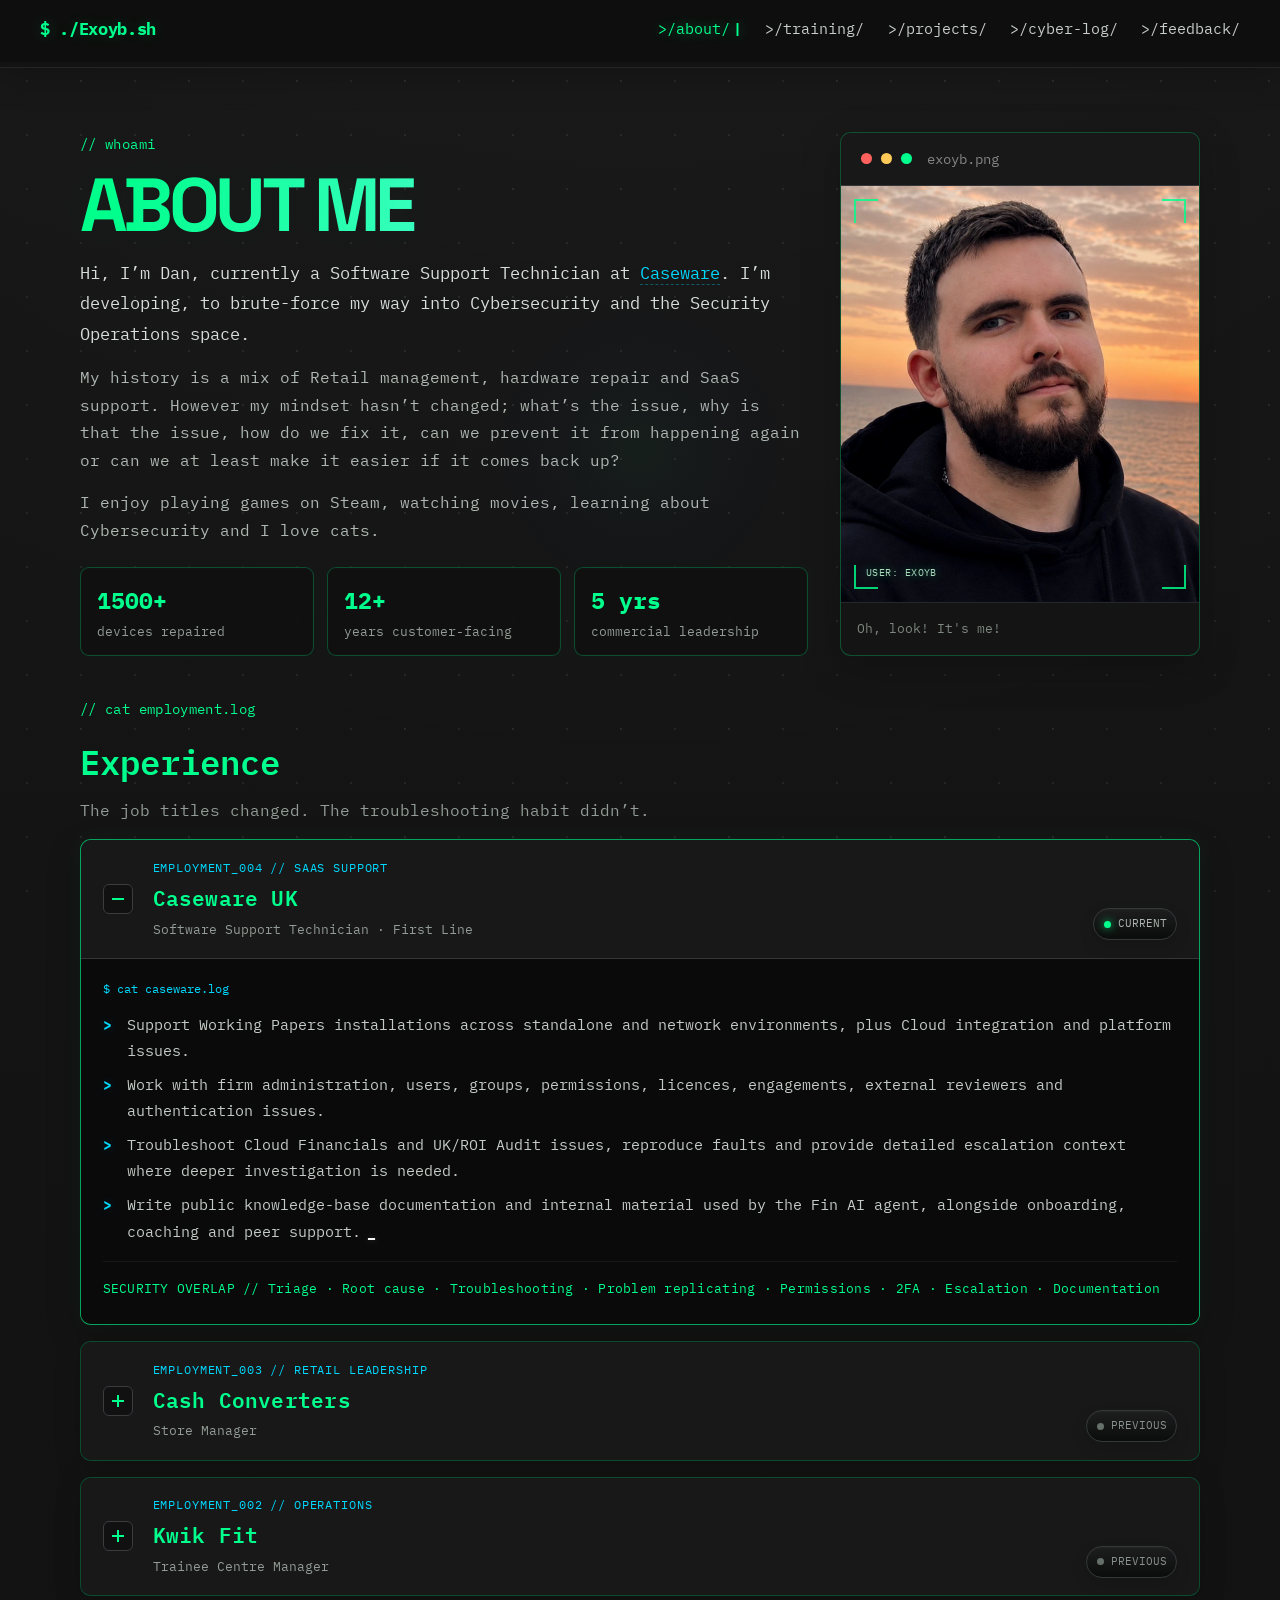
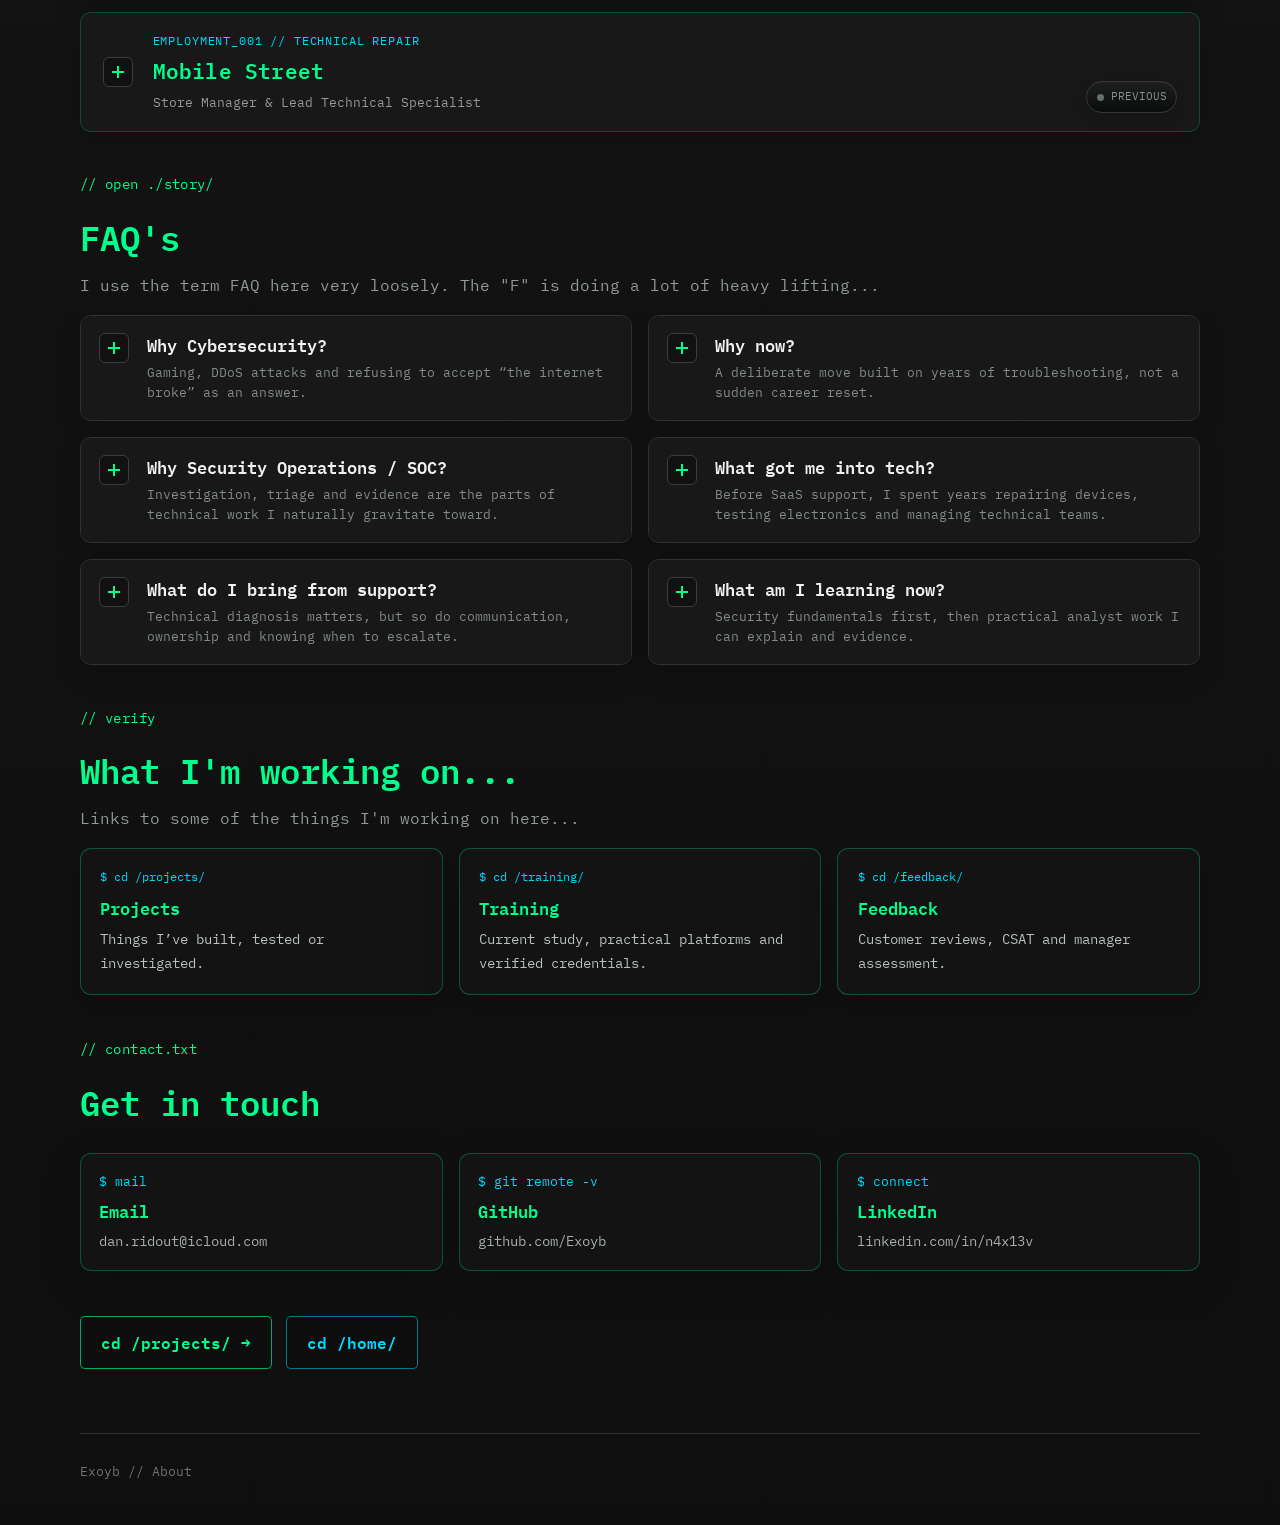
==== commit fd332abf: "Simplify experience headers and rename work section" ====
--- a/about.html
+++ b/about.html
@@ -100,7 +100,6 @@
     <div class="experience-log">
       <details class="experience-entry" open>
         <summary>
-          <time class="experience-date" datetime="2025-04">APR 2025 — NOW</time>
           <span class="experience-heading"><span class="experience-company">Caseware UK</span><span class="experience-role">Software Support Technician · First Line</span></span>
           <span class="experience-state current">CURRENT</span>
           <span class="experience-toggle" aria-hidden="true"></span>
@@ -120,7 +119,6 @@
 
       <details class="experience-entry">
         <summary>
-          <span class="experience-date">2021–2023 / 2024–2025</span>
           <span class="experience-heading"><span class="experience-company">Cash Converters</span><span class="experience-role">Store Manager</span></span>
           <span class="experience-state">PREVIOUS</span>
           <span class="experience-toggle" aria-hidden="true"></span>
@@ -140,7 +138,6 @@
 
       <details class="experience-entry">
         <summary>
-          <time class="experience-date" datetime="2023">2023 — 2024</time>
           <span class="experience-heading"><span class="experience-company">Kwik Fit</span><span class="experience-role">Trainee Centre Manager</span></span>
           <span class="experience-state">PREVIOUS</span>
           <span class="experience-toggle" aria-hidden="true"></span>
@@ -160,7 +157,6 @@
 
       <details class="experience-entry">
         <summary>
-          <time class="experience-date" datetime="2018">2018 — 2021</time>
           <span class="experience-heading"><span class="experience-company">Mobile Street</span><span class="experience-role">Store Manager &amp; Lead Technical Specialist</span></span>
           <span class="experience-state">PREVIOUS</span>
           <span class="experience-toggle" aria-hidden="true"></span>
@@ -258,7 +254,7 @@
   <section class="about-proof fade-in" aria-labelledby="proof-title">
     <div class="section-head about-section-intro">
       <div class="page-kicker">// verify</div>
-      <h2 id="proof-title">Can I walk the walk?</h2>
+      <h2 id="proof-title">What I'm working on...</h2>
       <p>Links to some of the things I'm working on here...</p>
     </div>
     <div class="proof-grid">
--- a/src/css/about-experience.css
+++ b/src/css/about-experience.css
@@ -1,431 +1,270 @@
-/* About: current role + employment tree */
-
-/* Current role: one terminal transcript, not a dashboard split. */
-.current-process {
+/* About: employment history uses the same visual language as Projects. */
+
+/* Current Caseware content now lives in Experience; remove the duplicate section. */
+.about-now { display: none !important; }
+
+.about-experience {
+  display: grid;
+  gap: 1rem;
+}
+
+.experience-log {
+  display: grid;
+  gap: 1rem;
+  padding: 0;
+  background: transparent;
+}
+
+/* Major interactive surface — deliberately mirrors project-accordion. */
+.experience-entry {
   position: relative;
   overflow: hidden;
-  border: 1px solid rgba(0,255,140,.24);
+  border: 1px solid rgba(0,255,140,.25);
   border-radius: 11px;
-  background: rgba(12,13,13,.9);
+  background: rgba(16,16,17,.94);
   box-shadow: 0 8px 28px rgba(0,0,0,.16);
-  transition: border-color .2s ease, box-shadow .2s ease, transform .2s ease;
-}
-
-.current-process::after {
+  transition: border-color .2s ease, box-shadow .2s ease, background .2s ease, transform .2s ease;
+}
+
+/* Restrained glass / CRT reflection, matching Projects. */
+.experience-entry::before {
   content: '';
   position: absolute;
   top: 0;
-  left: -38%;
-  z-index: 4;
-  width: 28%;
-  height: 112px;
+  left: -42%;
+  z-index: 3;
+  width: 34%;
+  height: 108px;
   pointer-events: none;
   opacity: 0;
   background: linear-gradient(110deg,
     transparent 0%,
-    rgba(255,255,255,.018) 34%,
+    rgba(255,255,255,.018) 33%,
     rgba(255,255,255,.055) 48%,
-    rgba(0,217,255,.025) 55%,
-    transparent 73%);
+    rgba(0,217,255,.028) 54%,
+    transparent 72%);
   transform: skewX(-16deg);
-  transition: left .62s ease, opacity .18s ease;
-}
-
-.current-process:hover,
-.current-process:focus-within {
-  border-color: rgba(0,255,140,.58);
-  box-shadow: 0 12px 34px rgba(0,0,0,.24), 0 0 20px rgba(0,255,140,.055);
-  transform: translateY(-1px);
-}
-
-.current-process:hover::after,
-.current-process:focus-within::after {
-  left: 116%;
+  transition: left .58s ease, opacity .18s ease;
+}
+
+.experience-entry:hover::before,
+.experience-entry:focus-within::before {
+  left: 114%;
   opacity: 1;
 }
 
-.process-statusbar {
-  position: relative;
-  display: flex;
+.experience-entry:hover,
+.experience-entry:focus-within,
+.experience-entry[open] {
+  border-color: rgba(0,255,140,.62);
+  box-shadow: 0 12px 34px rgba(0,0,0,.24), 0 0 20px rgba(0,255,140,.06);
+}
+
+.experience-entry:hover,
+.experience-entry:focus-within {
+  transform: translateY(-2px);
+}
+
+.experience-entry > summary {
+  position: relative;
+  z-index: 1;
+  display: grid;
+  grid-template-columns: 34px minmax(0,1fr) auto;
+  grid-template-rows: auto auto;
+  gap: .24rem 1rem;
   align-items: center;
-  justify-content: space-between;
-  gap: 1rem;
-  min-height: 48px;
-  padding: .72rem 1rem .72rem 4.8rem;
-  border-bottom: 1px solid #34363a;
+  min-height: 92px;
+  padding: 1.1rem 1.35rem;
+  cursor: pointer;
+  list-style: none;
   background: #181819;
-  color: #747e78;
-  font-size: .72rem;
-  letter-spacing: .055em;
-}
-
-.process-statusbar::before {
+  user-select: none;
+  transition: background .18s ease;
+}
+
+.experience-entry > summary:hover { background: #1b1b1c; }
+.experience-entry[open] > summary { border-bottom: 1px solid #34363a; }
+.experience-entry > summary::-webkit-details-marker { display: none; }
+.experience-entry > summary::marker { content: ''; }
+
+.experience-toggle {
+  grid-column: 1;
+  grid-row: 1 / span 2;
+  position: relative;
+  display: block;
+  width: 30px;
+  height: 30px;
+  border: 1px solid #3a3c3f;
+  border-radius: 6px;
+  background: #111112;
+}
+
+.experience-toggle::before,
+.experience-toggle::after {
   content: '';
   position: absolute;
-  left: 1.15rem;
   top: 50%;
-  width: 10px;
-  height: 10px;
-  margin-top: -5px;
-  border-radius: 50%;
-  background: #ff5f57;
-  box-shadow: 20px 0 0 #febc2e, 40px 0 0 #28c840;
-}
-
-.process-statusbar strong {
+  left: 50%;
+  width: 12px;
+  height: 2px;
+  background: var(--green);
+  transform: translate(-50%,-50%);
+  transition: opacity .18s ease, transform .18s ease;
+}
+
+.experience-toggle::after { transform: translate(-50%,-50%) rotate(90deg); }
+.experience-entry[open] .experience-toggle::after {
+  opacity: 0;
+  transform: translate(-50%,-50%);
+}
+
+.experience-heading {
+  grid-column: 2;
+  grid-row: 1 / span 2;
+  display: grid;
+  gap: .24rem;
+  min-width: 0;
+}
+
+.experience-heading::before {
+  color: var(--cyan);
+  font-size: .76rem;
+  text-transform: uppercase;
+  letter-spacing: .07em;
+}
+
+.experience-entry:nth-child(1) .experience-heading::before { content: 'employment_004 // saas support'; }
+.experience-entry:nth-child(2) .experience-heading::before { content: 'employment_003 // retail leadership'; }
+.experience-entry:nth-child(3) .experience-heading::before { content: 'employment_002 // operations'; }
+.experience-entry:nth-child(4) .experience-heading::before { content: 'employment_001 // technical repair'; }
+
+.experience-company {
+  color: var(--green);
+  font-weight: 600;
+  font-size: clamp(1.12rem, 2vw, 1.32rem);
+  letter-spacing: .01em;
+}
+
+.experience-role {
+  color: #929b95;
+  font-size: .84rem;
+}
+
+.experience-date {
+  grid-column: 3;
+  grid-row: 1;
+  justify-self: end;
+  color: #7f8983;
+  font-size: .7rem;
+  letter-spacing: .055em;
+  white-space: nowrap;
+}
+
+.experience-state {
+  grid-column: 3;
+  grid-row: 2;
+  justify-self: end;
   display: inline-flex;
   align-items: center;
-  gap: .48rem;
-  color: #aab3ad;
-  font-weight: 500;
+  gap: .45rem;
+  padding: .37rem .6rem;
+  color: #aeb7b1;
+  border: 1px solid #34383a;
+  border-radius: 999px;
+  background: linear-gradient(180deg, rgba(255,255,255,.025), rgba(6,9,7,.76));
+  box-shadow: inset 0 1px 0 rgba(255,255,255,.025), 0 6px 16px rgba(0,0,0,.13);
+  font-size: .7rem;
   white-space: nowrap;
 }
 
-.process-statusbar strong::before {
+.experience-state::before {
   content: '';
   width: 7px;
   height: 7px;
   border-radius: 50%;
+  background: #69736d;
+}
+
+.experience-state.current::before {
   background: var(--green);
-  box-shadow: 0 0 9px rgba(0,255,140,.72);
+  box-shadow: 0 0 9px rgba(0,255,140,.8);
   animation: softPulse 1.2s ease-in-out infinite;
 }
 
-.process-body {
-  display: block;
-  background: rgba(9,10,10,.9);
-}
-
-.process-main,
-.process-overlap {
-  padding: 1.3rem 1.4rem 1.35rem;
-}
-
-.process-main {
-  background:
-    radial-gradient(circle at 0 0, rgba(0,255,140,.025), transparent 28%),
-    rgba(9,10,10,.92);
-}
-
-.process-overlap {
-  border-top: 1px solid rgba(255,255,255,.065);
-  border-left: 0;
-  background: rgba(13,14,14,.9);
-}
-
-.process-overlap::before {
-  content: '> security_overlap';
-  display: block;
-  margin-bottom: .72rem;
-  color: #66736b;
-  font-size: .72rem;
-  letter-spacing: .045em;
-}
-
-.process-command,
+.experience-state:not(.current) {
+  color: #89928c;
+}
+
+.experience-state:not(.current)::before {
+  background: #66706a;
+}
+
+.experience-content {
+  position: relative;
+  z-index: 1;
+  padding: 1.3rem 1.35rem 1.5rem;
+  background: rgba(11,11,12,.97);
+}
+
+.experience-content-inner {
+  max-width: none;
+}
+
 .experience-command {
   display: block;
-  margin-bottom: .55rem;
+  margin-bottom: .7rem;
   color: var(--cyan);
   font-size: .78rem;
 }
 
-.process-main h3,
-.process-overlap h3 {
-  margin: 0 0 .8rem;
-  color: #edf2ef;
-  font-size: 1.18rem;
-}
-
-.process-lines,
 .experience-lines {
   display: grid;
-  gap: .52rem;
+  gap: .5rem;
   margin: 0;
   padding: 0;
   list-style: none;
 }
 
-.process-lines li,
 .experience-lines li {
   position: relative;
   margin: 0;
-  padding-left: 1.5rem;
-  color: #bac2bd;
-  line-height: 1.68;
-}
-
-.process-lines li::before,
+  padding-left: 1.55rem;
+  color: #c4cbc6;
+  font-size: .95rem;
+  line-height: 1.72;
+}
+
 .experience-lines li::before {
   content: '>';
   position: absolute;
   left: 0;
+  top: 0;
   color: var(--cyan);
   font-weight: 700;
-}
-
-.process-overlap .overlap-line {
-  max-width: 980px;
-  margin: 0 0 .65rem;
-  color: var(--green) !important;
-}
-
-.process-overlap p:last-child {
-  max-width: 980px;
-  margin: 0;
-  color: #aeb7b1;
-  line-height: 1.68;
-}
-
-.process-evidence {
-  display: grid;
-  grid-template-columns: auto minmax(0,1fr);
-  gap: .75rem 1rem;
-  align-items: start;
-  padding: .95rem 1.4rem 1.05rem;
-  border-top: 1px solid rgba(255,255,255,.065);
-  background: #101111;
-}
-
-.process-evidence-label {
-  color: #69746d;
-  font-size: .76rem;
-  white-space: nowrap;
-}
-
-.process-evidence .link-stack {
-  display: flex;
-  flex-wrap: wrap;
-  gap: .5rem 1rem;
-  margin: 0;
-}
-
-/* Employment history: filesystem/process-tree language. */
-.about-experience {
-  display: grid;
-  gap: 1rem;
-}
-
-.experience-log {
-  position: relative;
-  display: grid;
-  gap: .42rem;
-  padding: .15rem 0 .15rem 1rem;
-  background: transparent;
-}
-
-.experience-log::before {
-  content: '';
-  position: absolute;
-  top: 1.55rem;
-  bottom: 1.55rem;
-  left: 1.55rem;
-  width: 1px;
-  background: linear-gradient(to bottom,
-    rgba(0,255,140,.52),
-    rgba(0,255,140,.18) 74%,
-    rgba(0,255,140,.07));
-  box-shadow: 0 0 12px rgba(0,255,140,.04);
-}
-
-.experience-entry {
-  position: relative;
-  border: 0;
-  background: transparent;
-}
-
-.experience-entry > summary {
-  position: relative;
-  z-index: 1;
-  display: grid;
-  grid-template-columns: minmax(0,1fr) auto auto 30px;
-  gap: .8rem 1rem;
-  align-items: center;
-  min-height: 76px;
-  margin-left: 2.6rem;
-  padding: .82rem .95rem;
-  cursor: pointer;
-  list-style: none;
-  user-select: none;
-  border: 1px solid rgba(0,255,140,.08);
-  border-radius: 9px;
-  background: rgba(16,16,17,.62);
-  box-shadow: 0 5px 18px rgba(0,0,0,.08);
-  transition: border-color .2s ease, background .2s ease, box-shadow .2s ease, transform .2s ease;
-}
-
-.experience-entry > summary::-webkit-details-marker { display: none; }
-.experience-entry > summary::marker { content: ''; }
-
-.experience-entry > summary::before {
-  content: '├─';
-  position: absolute;
-  left: -2.55rem;
-  top: 50%;
-  width: 2.45rem;
-  color: rgba(0,255,140,.58);
-  font-size: .9rem;
-  transform: translateY(-50%);
-}
-
-.experience-entry:last-child > summary::before { content: '└─'; }
-
-.experience-entry > summary::after {
-  content: '';
-  position: absolute;
-  top: 0;
-  left: -28%;
-  width: 20%;
-  height: 100%;
-  pointer-events: none;
-  opacity: 0;
-  background: linear-gradient(108deg, transparent, rgba(255,255,255,.035), rgba(0,217,255,.018), transparent);
-  transform: skewX(-18deg);
-  transition: left .5s ease, opacity .18s ease;
-}
-
-.experience-entry > summary:hover,
-.experience-entry:focus-within > summary,
-.experience-entry[open] > summary {
-  border-color: rgba(0,255,140,.5);
-  background: rgba(20,22,21,.92);
-  box-shadow: 0 9px 26px rgba(0,0,0,.18), 0 0 16px rgba(0,255,140,.045);
-}
-
-.experience-entry > summary:hover,
-.experience-entry:focus-within > summary { transform: translateX(3px); }
-
-.experience-entry > summary:hover::after,
-.experience-entry:focus-within > summary::after {
-  left: 114%;
-  opacity: 1;
-}
-
-.experience-heading {
-  grid-column: 1;
-  display: grid;
-  gap: .2rem;
-  min-width: 0;
-}
-
-.experience-company {
-  color: var(--green);
-  font-size: 1.06rem;
-  font-weight: 600;
-  letter-spacing: .01em;
-}
-
-.experience-role {
-  color: #929c96;
-  font-size: .82rem;
-}
-
-.experience-date {
-  grid-column: 2;
-  color: #758078;
-  font-size: .7rem;
-  letter-spacing: .05em;
-  white-space: nowrap;
-}
-
-.experience-state {
-  grid-column: 3;
-  display: inline-flex;
-  align-items: center;
-  gap: .42rem;
-  color: #7b857f;
-  font-size: .66rem;
-  letter-spacing: .045em;
-  white-space: nowrap;
-}
-
-.experience-state::before {
-  content: '';
-  width: 6px;
-  height: 6px;
-  border-radius: 50%;
-  background: #59625d;
-}
-
-.experience-state:not(.current) { display: none; }
-
-.experience-state.current {
-  color: #aeb8b2;
-}
-
-.experience-state.current::before {
-  background: var(--green);
-  box-shadow: 0 0 8px rgba(0,255,140,.68);
-}
-
-.experience-toggle {
-  grid-column: 4;
-  position: relative;
-  display: block;
-  width: 28px;
-  height: 28px;
-  border: 1px solid #363a37;
-  border-radius: 5px;
-  background: #0d0f0e;
-}
-
-.experience-toggle::before,
-.experience-toggle::after {
-  content: '';
-  position: absolute;
-  left: 50%;
-  top: 50%;
-  width: 10px;
-  height: 1px;
-  background: var(--green);
-  transform: translate(-50%,-50%);
-  transition: opacity .18s ease, transform .18s ease;
-}
-
-.experience-toggle::after { transform: translate(-50%,-50%) rotate(90deg); }
-.experience-entry[open] .experience-toggle::after { opacity: 0; transform: translate(-50%,-50%); }
-
-.experience-content {
-  position: relative;
-  margin: .2rem 0 .4rem 5.15rem;
-  padding: .85rem 1rem .95rem 1.35rem;
-  border-left: 1px solid rgba(0,255,140,.2);
-  background: linear-gradient(90deg, rgba(0,255,140,.024), transparent 34%);
-}
-
-.experience-content::before {
-  content: '│';
-  position: absolute;
-  left: -3.75rem;
-  top: .75rem;
-  color: rgba(0,255,140,.24);
-}
-
-.experience-content-inner {
-  max-width: 1040px;
-}
-
-.experience-command {
-  margin-bottom: .65rem;
-  color: #6f8e7b;
-}
-
-.experience-lines {
-  gap: .44rem;
-}
-
-.experience-lines li {
-  color: #abb4ae;
-  font-size: .9rem;
+  text-shadow: 0 0 9px rgba(0,217,255,.18);
 }
 
 .experience-lines li:last-child::after {
   content: '_';
   display: inline-block;
   margin-left: .35rem;
-  color: #f4f4f4;
+  color: #f5f5f5;
   font-weight: 700;
+  text-shadow: 0 0 7px rgba(255,255,255,.22);
   animation: employmentCursor .82s steps(1,end) infinite;
+}
+
+/* Caseware: fold the old 'What I do now' security framing into the current role. */
+.experience-entry:first-child .experience-content-inner::after {
+  content: 'SECURITY OVERLAP  //  Triage · Root cause · Troubleshooting · Problem replicating · Permissions · 2FA · Escalation · Documentation';
+  display: block;
+  margin-top: 1.1rem;
+  padding-top: 1rem;
+  border-top: 1px solid rgba(255,255,255,.06);
+  color: var(--green);
+  font-size: .82rem;
+  line-height: 1.65;
+  letter-spacing: .02em;
 }
 
 @keyframes employmentCursor {
@@ -433,100 +272,50 @@
   48%, 100% { opacity: 0; }
 }
 
-.experience-note {
-  margin: .8rem 0 0;
-  color: #7f8983;
-  font-size: .78rem;
-}
-
-@media (max-width: 900px) {
-  .process-statusbar {
-    align-items: flex-start;
-    flex-direction: column;
-    gap: .35rem;
-    padding-left: 4.8rem;
-  }
-
+@media (max-width: 680px) {
   .experience-entry > summary {
-    grid-template-columns: minmax(0,1fr) auto 28px;
-  }
-
-  .experience-heading { grid-column: 1; grid-row: 1; }
-  .experience-date { grid-column: 1; grid-row: 2; }
-  .experience-state { grid-column: 2; grid-row: 1 / span 2; }
-  .experience-toggle { grid-column: 3; grid-row: 1 / span 2; }
-}
-
-@media (max-width: 650px) {
-  .current-process:hover,
-  .current-process:focus-within { transform: none; }
-
-  .process-statusbar {
-    padding: .8rem 1rem .8rem 4.65rem;
-  }
-
-  .process-statusbar span { line-height: 1.5; }
-  .process-statusbar strong { white-space: normal; }
-
-  .process-main,
-  .process-overlap,
-  .process-evidence {
-    padding-left: 1rem;
-    padding-right: 1rem;
-  }
-
-  .process-evidence { grid-template-columns: 1fr; }
-
-  .experience-log {
-    padding-left: 0;
-  }
-
-  .experience-log::before {
-    left: .75rem;
-  }
-
-  .experience-entry > summary {
-    grid-template-columns: minmax(0,1fr) 28px;
-    gap: .45rem .7rem;
-    margin-left: 1.8rem;
-    padding: .82rem .85rem;
-  }
-
-  .experience-entry > summary::before {
-    left: -1.85rem;
-    width: 1.8rem;
-  }
-
-  .experience-heading,
-  .experience-date,
-  .experience-state { grid-column: 1; }
-  .experience-heading { grid-row: 1; }
-  .experience-date { grid-row: 2; }
-  .experience-state { grid-row: 3; }
-  .experience-toggle { grid-column: 2; grid-row: 1 / span 3; }
-
-  .experience-content {
-    margin-left: 2.55rem;
-    padding: .8rem .7rem .9rem 1rem;
-  }
-
-  .experience-content::before { display: none; }
+    grid-template-columns: 30px minmax(0,1fr);
+    gap: .3rem .75rem;
+    min-height: 82px;
+    padding: .95rem 1rem;
+  }
+
+  .experience-toggle {
+    grid-column: 1;
+    grid-row: 1 / span 4;
+  }
+
+  .experience-heading {
+    grid-column: 2;
+    grid-row: 1 / span 2;
+  }
+
+  .experience-date {
+    grid-column: 2;
+    grid-row: 3;
+    justify-self: start;
+    margin-top: .3rem;
+  }
+
+  .experience-state {
+    grid-column: 2;
+    grid-row: 4;
+    justify-self: start;
+    margin-top: .2rem;
+  }
+
+  .experience-content { padding: 1.05rem 1rem 1.2rem; }
 }
 
 @media (prefers-reduced-motion: reduce) {
-  .current-process,
-  .current-process::after,
-  .experience-entry > summary,
-  .experience-entry > summary::after,
+  .experience-entry,
+  .experience-entry::before,
   .experience-toggle::before,
   .experience-toggle::after { transition: none; }
 
-  .current-process:hover,
-  .current-process:focus-within,
-  .experience-entry > summary:hover,
-  .experience-entry:focus-within > summary { transform: none; }
-
-  .current-process::after,
-  .experience-entry > summary::after { display: none; }
+  .experience-entry:hover,
+  .experience-entry:focus-within { transform: none; }
+
+  .experience-entry::before { display: none; }
   .experience-lines li:last-child::after { animation: none; opacity: 1; }
 }
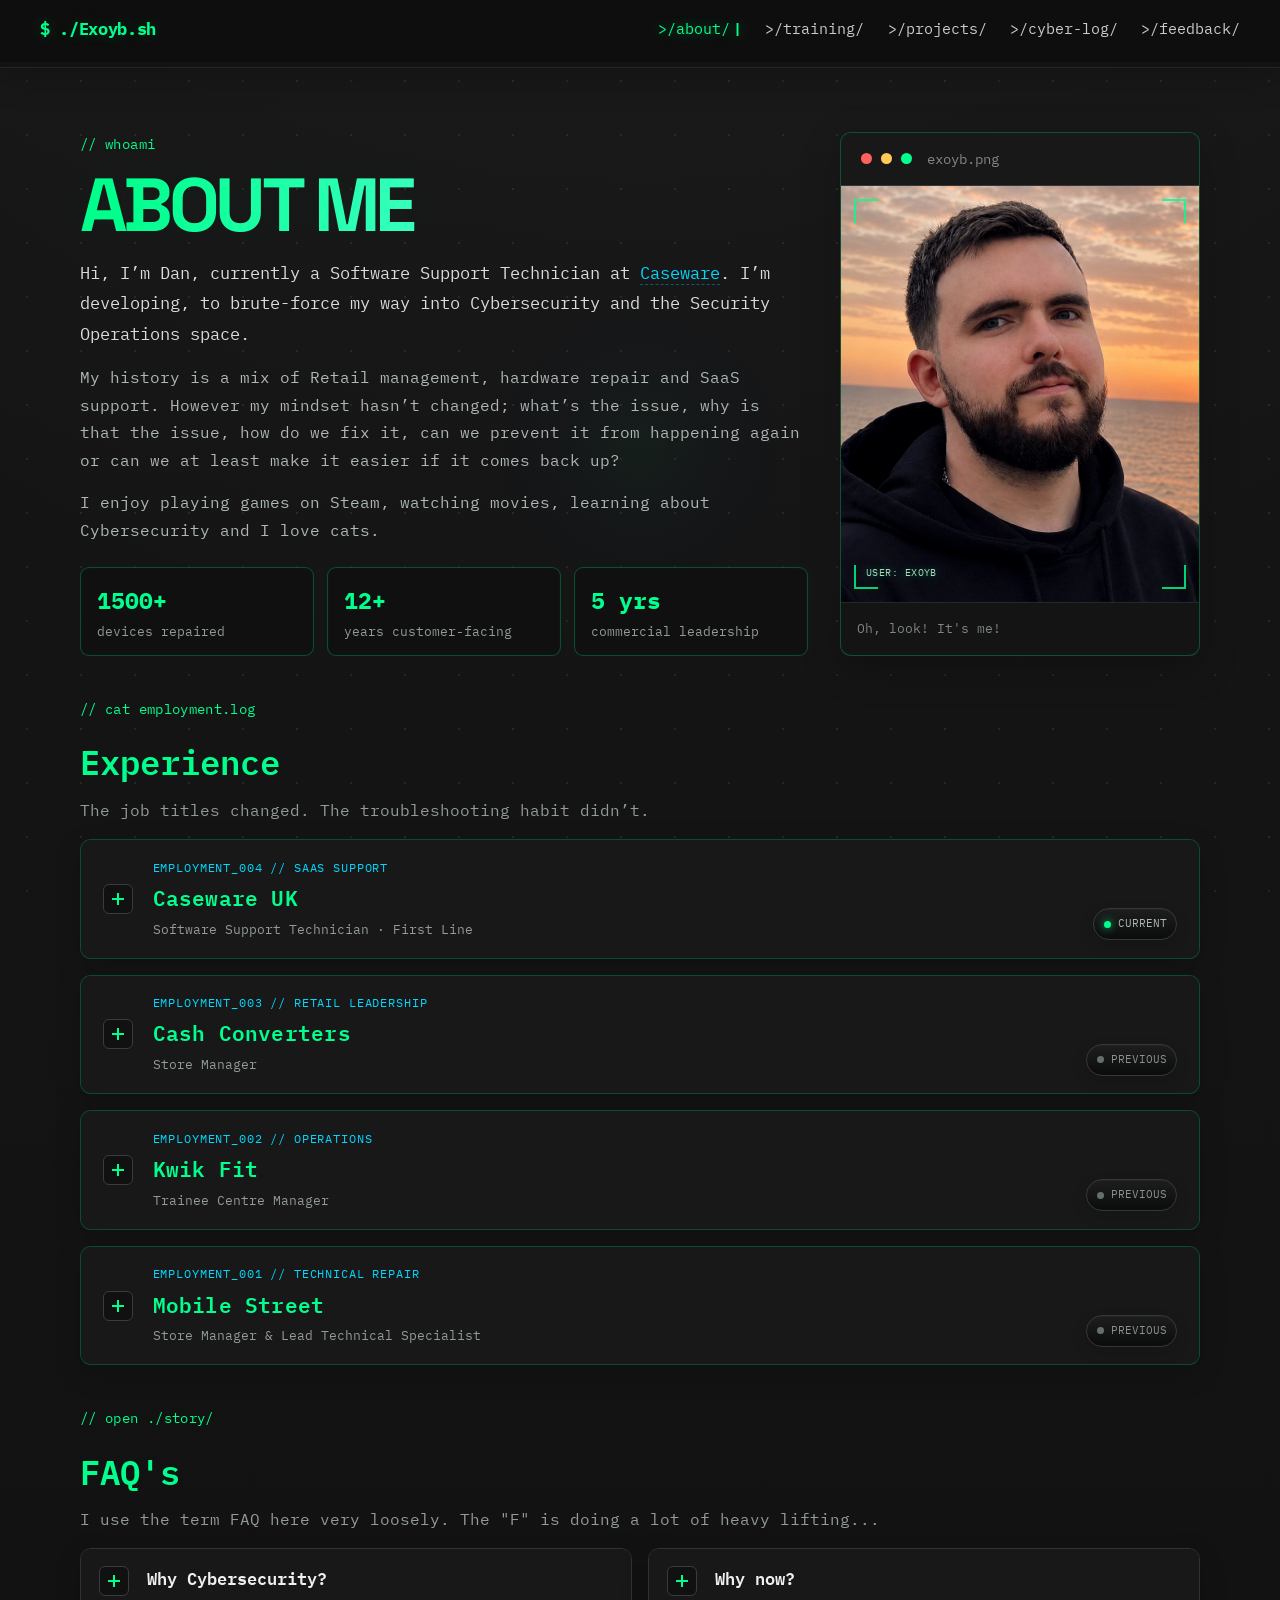
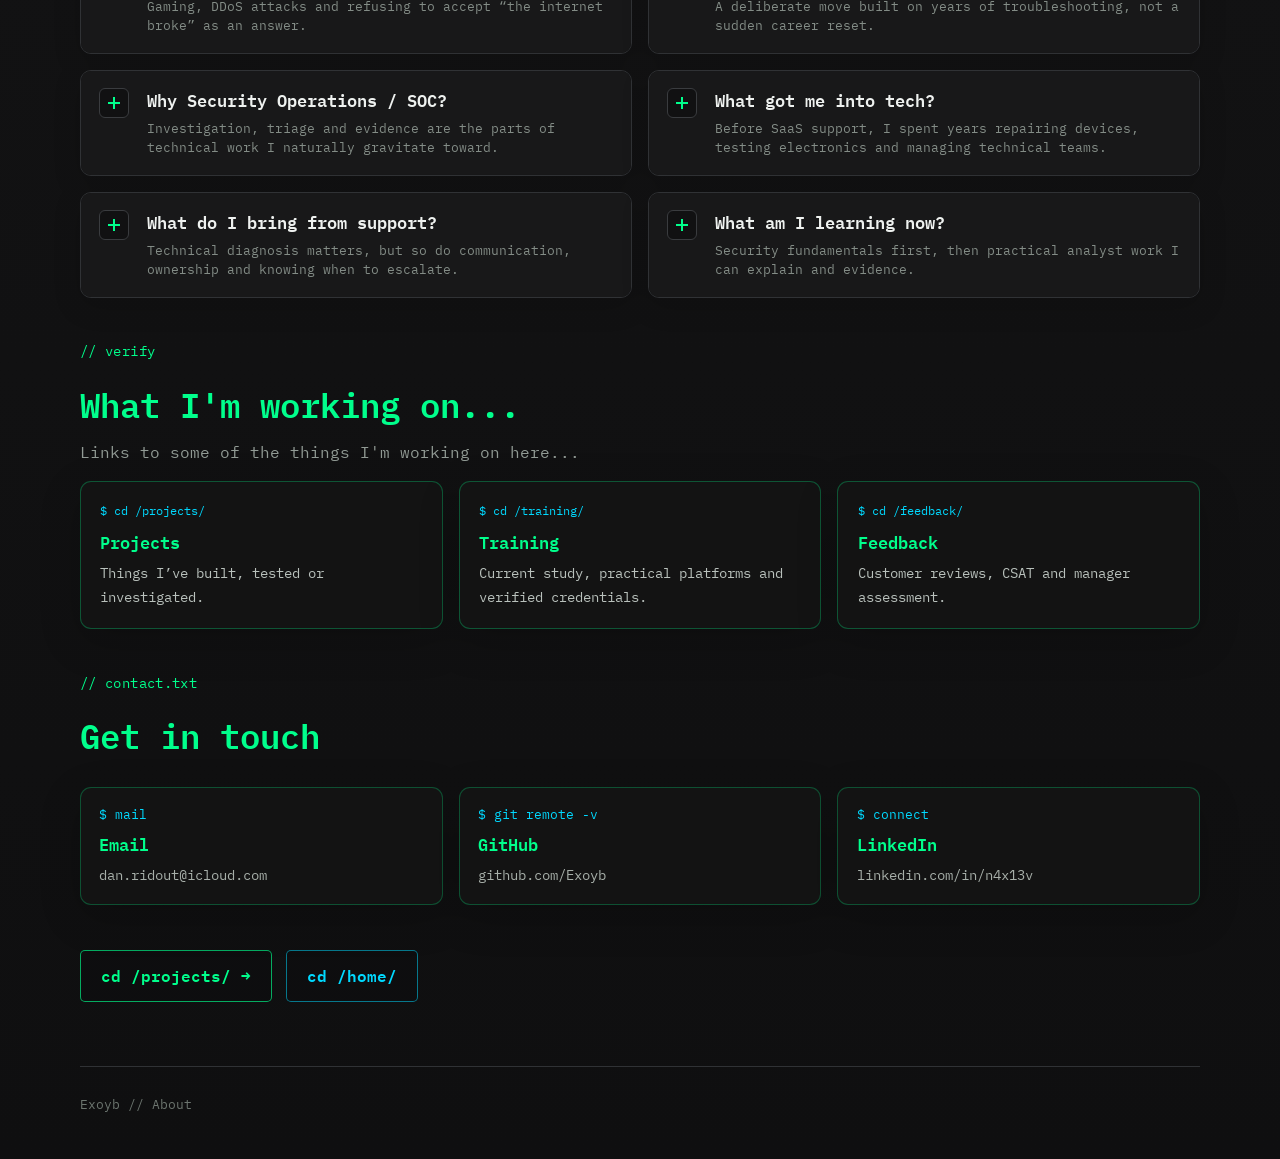
==== commit 97358d03: "Close Caseware by default and surface feedback evidence" ====
--- a/about.html
+++ b/about.html
@@ -98,7 +98,7 @@
     </div>
 
     <div class="experience-log">
-      <details class="experience-entry" open>
+      <details class="experience-entry">
         <summary>
           <span class="experience-heading"><span class="experience-company">Caseware UK</span><span class="experience-role">Software Support Technician · First Line</span></span>
           <span class="experience-state current">CURRENT</span>
@@ -112,6 +112,7 @@
               <li>Work with firm administration, users, groups, permissions, licences, engagements, external reviewers and authentication issues.</li>
               <li>Troubleshoot Cloud Financials and UK/ROI Audit issues, reproduce faults and provide detailed escalation context where deeper investigation is needed.</li>
               <li>Write public knowledge-base documentation and internal material used by the Fin AI agent, alongside onboarding, coaching and peer support.</li>
+              <li><strong>4.90 / 5 average Caseware CSAT</strong> across 29 responses. Manager Tom Dawber described “the level of customer service he delivers” as one of my greatest strengths. <a class="inline-link" href="feedback.html">See customer reviews &amp; manager feedback →</a></li>
             </ul>
           </div>
         </div>
@@ -279,4 +280,4 @@
 <script src="src/js/audio.js?v=20260911-1"></script>
 <script src="src/js/main.js?v=20260911-1"></script>
 </body>
-</html>
+</html>
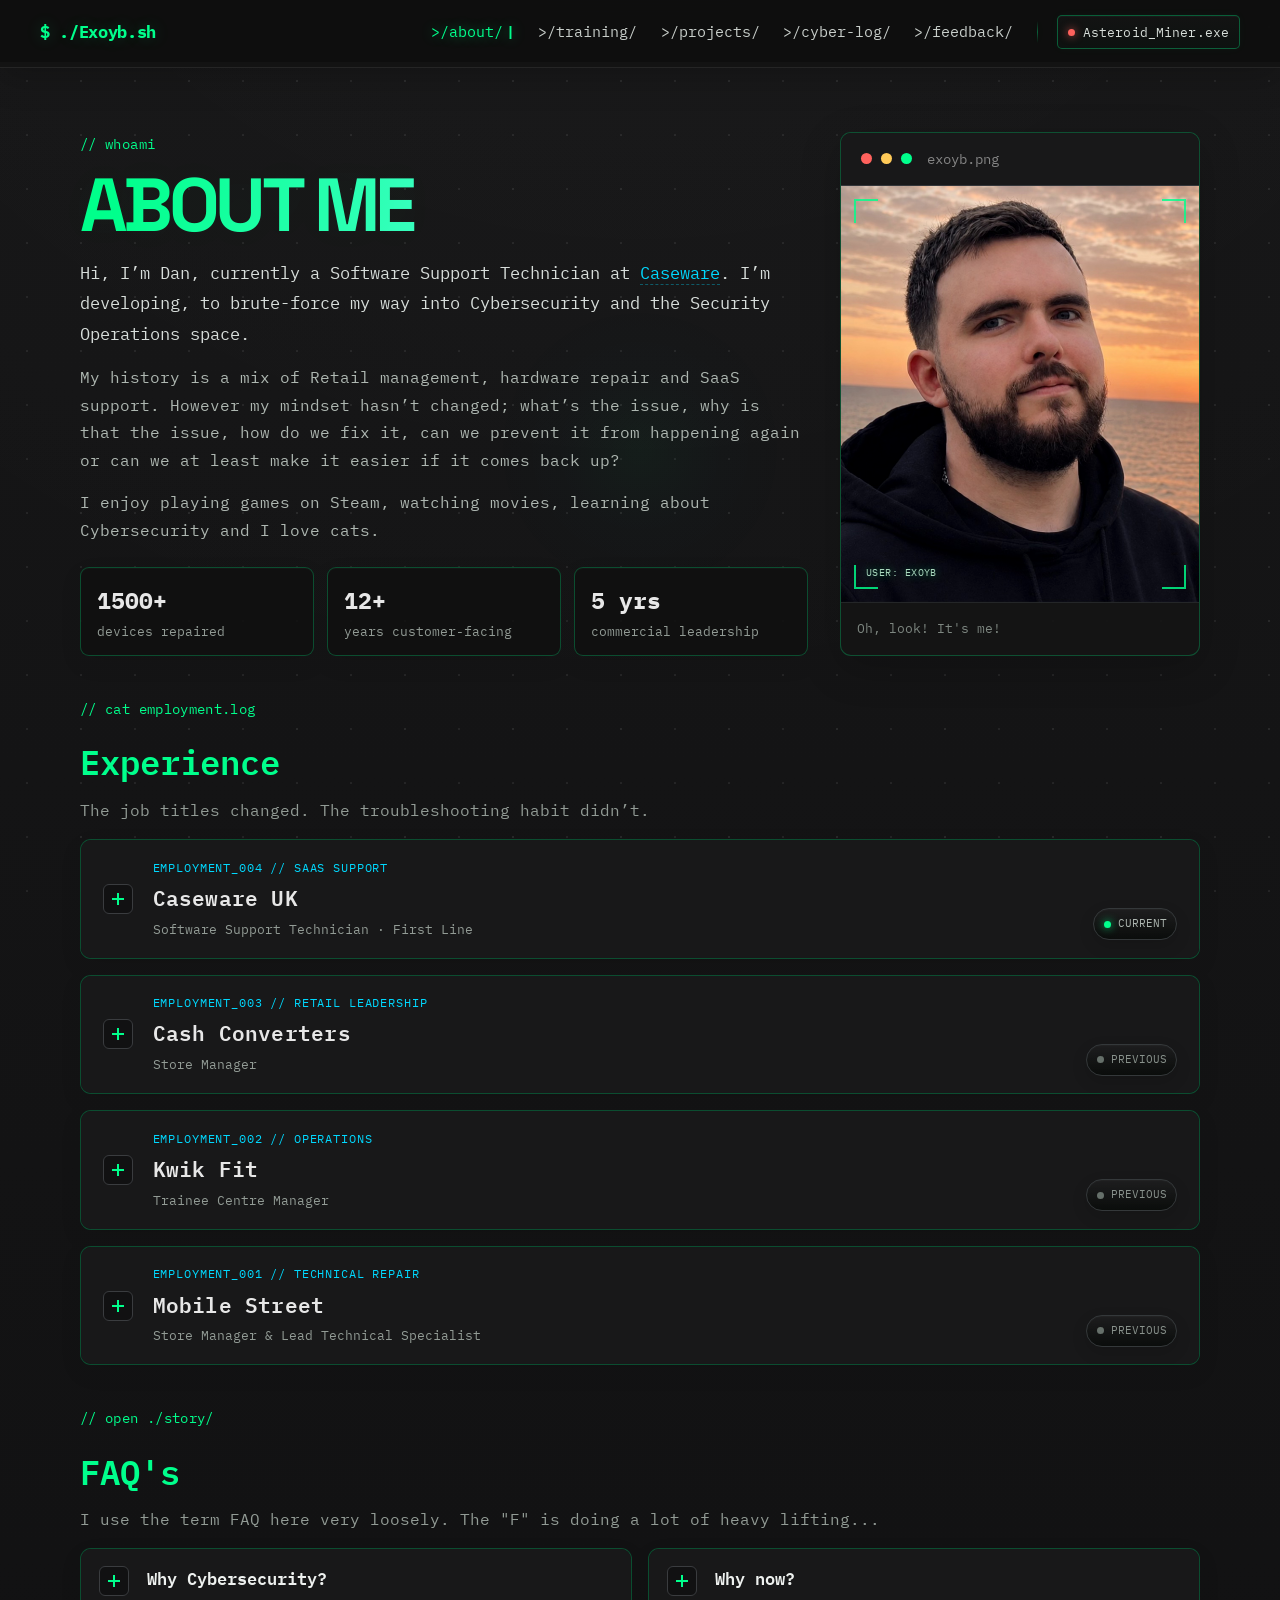
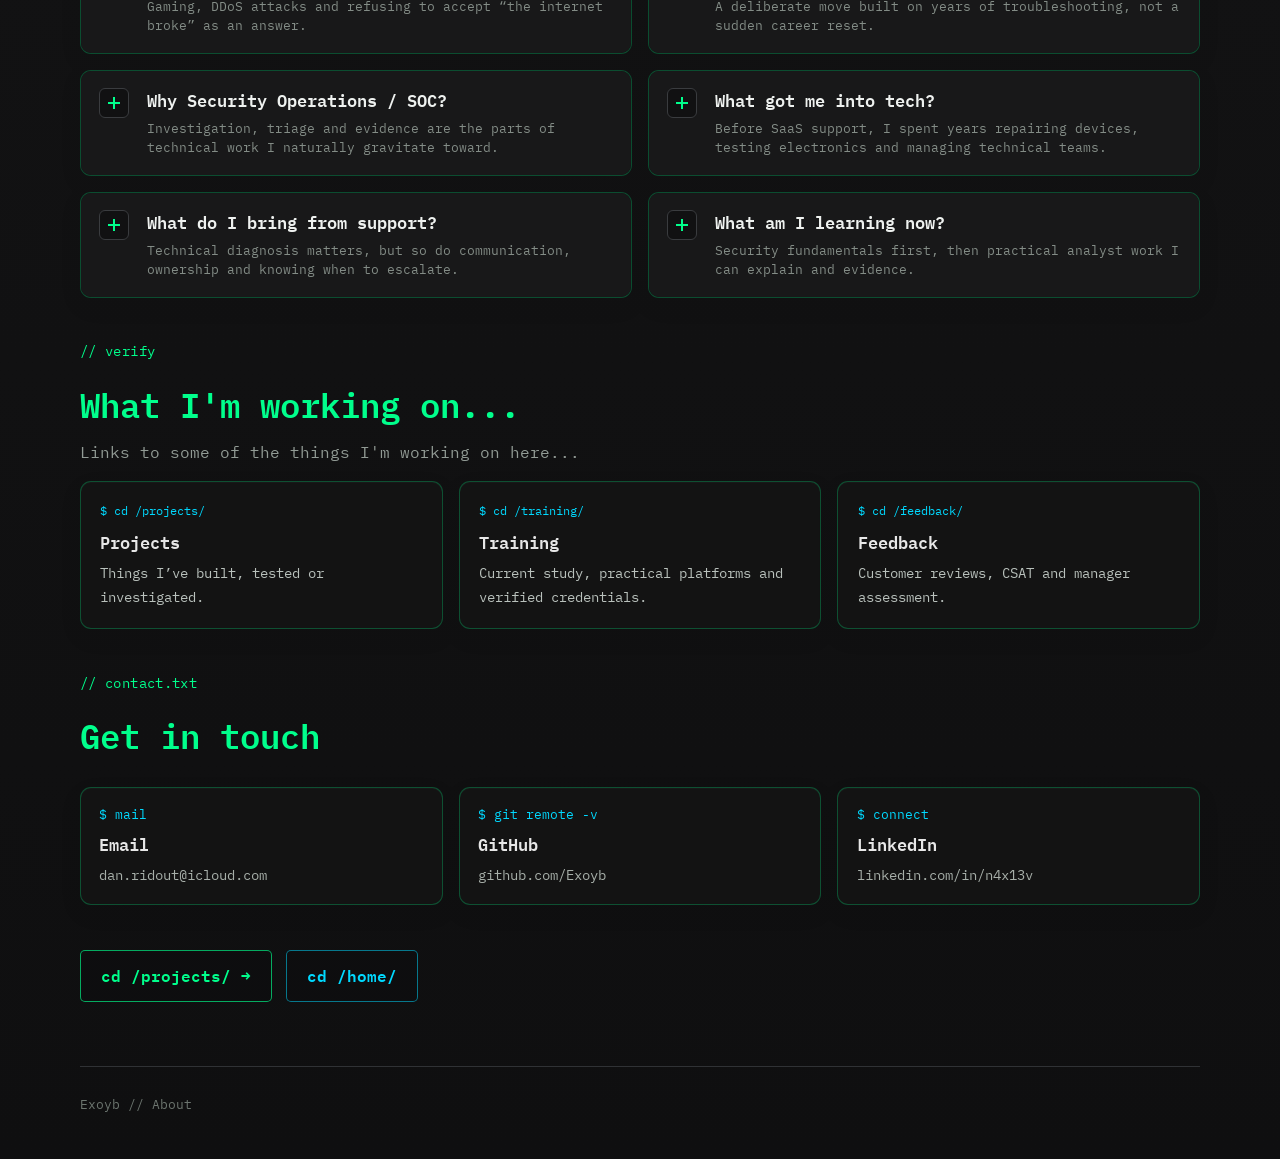
==== commit 569fa5a0: "Refresh shared navigation script on About" ====
--- a/about.html
+++ b/about.html
@@ -278,6 +278,6 @@
 </div></main>
 <footer class="site-footer">Exoyb // About</footer>
 <script src="src/js/audio.js?v=20260911-1"></script>
-<script src="src/js/main.js?v=20260911-1"></script>
+<script src="src/js/main.js?v=20260912-3"></script>
 </body>
 </html>
--- a/src/css/main.css
+++ b/src/css/main.css
@@ -16,7 +16,7 @@
     --amber: #ffca58;
     --red: #ff625d;
     --nav-height: 68px;
-    --glow: 0 0 14px rgba(0, 255, 140, .11), 0 0 30px rgba(0, 255, 140, .035);
+    --glow: 0 0 16px rgba(0,255,140,.14), 0 0 36px rgba(0,255,140,.05);
     --font-mono: 'IBM Plex Mono', 'Cascadia Code', 'JetBrains Mono', Consolas, 'Liberation Mono', Menlo, monospace;
     --pointer-x: 50vw;
     --pointer-y: 50vh;
@@ -292,17 +292,192 @@
     box-shadow: 0 0 16px rgba(0,255,140,.20), 0 0 30px rgba(0,255,140,.06);
 }
 
-/* Unified glow language. */
+/* Unified glass language. Keep the pane neutral; colour belongs to the edge, not the glass. */
 .glow-surface {
     position: relative;
-    transition: transform .22s ease, border-color .22s ease, box-shadow .22s ease, background-color .22s ease, filter .22s ease !important;
+    transition: transform .27s ease, border-color .27s ease, box-shadow .27s ease, background-color .27s ease, filter .27s ease !important;
 }
 
 .glow-surface:hover,
 .glow-surface:focus-within {
-    border-color: rgba(0,255,140,.74) !important;
+    border-color: rgba(0,255,140,.82) !important;
     box-shadow: 0 12px 32px rgba(0,0,0,.30), var(--glow) !important;
-    filter: brightness(1.025);
+    filter: brightness(1.018);
+}
+
+/* Shared card identity: same phosphor edge and neutral glass across every page. */
+:is(
+    .content-card,
+    .detail-item,
+    .about-stat,
+    .career-step,
+    .proof-card,
+    .contact-card,
+    .experience-entry,
+    .about-question,
+    .bring-card,
+    .project-accordion,
+    .project-release,
+    .project-detail,
+    .audit-priority,
+    .training-platform-card,
+    .training-card,
+    .credential-card,
+    .feedback-stat,
+    .feedback-accordion,
+    .manager-feature,
+    .manager-card,
+    .review-card,
+    .review-shot,
+    .log-entry-card,
+    .log-fold
+) {
+    border-color: rgba(0,255,140,.26) !important;
+    box-shadow: inset 0 1px 0 rgba(255,255,255,.018), 0 8px 22px rgba(0,0,0,.08) !important;
+}
+
+:is(
+    .content-card,
+    .detail-item,
+    .about-stat,
+    .career-step,
+    .proof-card,
+    .contact-card,
+    .experience-entry,
+    .about-question,
+    .bring-card,
+    .project-accordion,
+    .project-release,
+    .project-detail,
+    .audit-priority,
+    .training-platform-card,
+    .training-card,
+    .credential-card,
+    .feedback-stat,
+    .feedback-accordion,
+    .manager-feature,
+    .manager-card,
+    .review-card,
+    .review-shot,
+    .log-entry-card,
+    .log-fold,
+    .now-card,
+    .asteroid-primary-card,
+    .asteroid-panel,
+    .game-launcher
+):hover,
+:is(
+    .content-card,
+    .detail-item,
+    .about-stat,
+    .career-step,
+    .proof-card,
+    .contact-card,
+    .experience-entry,
+    .about-question,
+    .bring-card,
+    .project-accordion,
+    .project-release,
+    .project-detail,
+    .audit-priority,
+    .training-platform-card,
+    .training-card,
+    .credential-card,
+    .feedback-stat,
+    .feedback-accordion,
+    .manager-feature,
+    .manager-card,
+    .review-card,
+    .review-shot,
+    .log-entry-card,
+    .log-fold,
+    .now-card,
+    .asteroid-primary-card,
+    .asteroid-panel,
+    .game-launcher
+):focus-within {
+    border-color: rgba(0,255,140,.82) !important;
+    box-shadow:
+        inset 0 1px 0 rgba(255,255,255,.025),
+        0 12px 32px rgba(0,0,0,.30),
+        0 0 16px rgba(0,255,140,.14),
+        0 0 36px rgba(0,255,140,.05) !important;
+}
+
+/* Stat cards use the same restrained neutral-glass sweep as the larger interactive cards. */
+.about-stat,
+.feedback-stat {
+    position: relative;
+    overflow: hidden;
+}
+
+.about-stat::before,
+.feedback-stat::before {
+    content: '';
+    position: absolute;
+    top: 0;
+    left: -42%;
+    width: 34%;
+    height: 100%;
+    pointer-events: none;
+    opacity: 0;
+    background: linear-gradient(110deg,
+        transparent 0%,
+        rgba(255,255,255,.024) 33%,
+        rgba(255,255,255,.075) 48%,
+        rgba(255,255,255,.028) 56%,
+        transparent 72%);
+    transform: skewX(-16deg);
+    transition: left .70s ease, opacity .22s ease;
+}
+
+.about-stat:hover::before,
+.feedback-stat:hover::before,
+.about-stat:focus-within::before,
+.feedback-stat:focus-within::before {
+    left: 114%;
+    opacity: 1;
+}
+
+/* Page-level section titles on the bare page background stay green. */
+.project-browser-head > h2,
+.training-section-head > h2,
+.feedback-browser-head > h2,
+.about-section-intro > h2,
+.section-head > h2,
+.log-stream-title {
+    color: var(--green) !important;
+    -webkit-text-fill-color: currentColor;
+}
+
+/* Only primary green titles/figures inside cards become neutral. Accent/status/link colours stay intact. */
+:is(
+    .content-card h2,
+    .content-card h3,
+    .about-stat-value,
+    .career-step-label,
+    .proof-card strong,
+    .contact-card strong,
+    .experience-company,
+    .project-title,
+    .project-content h2,
+    .project-release-version,
+    .training-platform-copy strong,
+    .training-card h3,
+    .credential-card h3,
+    .feedback-stat strong,
+    .feedback-accordion .feedback-section-head h2,
+    .feedback-accordion .feedback-section-head h3,
+    .manager-card h3,
+    .log-entry-title,
+    .log-empty-state h2
+) {
+    color: var(--text) !important;
+    -webkit-text-fill-color: currentColor;
+}
+
+.experience-entry:first-child .experience-content-inner::after {
+    color: var(--text) !important;
 }
 
 /* Review lightbox */
--- a/src/css/animations.css
+++ b/src/css/animations.css
@@ -59,6 +59,30 @@
     filter: brightness(1) contrast(1) blur(0);
 }
 
+/* Site-wide terminal button interaction: phosphor green fills the control and
+   the label flips dark, matching the OPEN ASTEROID MINER CTA. */
+button:not(:disabled) {
+    transition: color .18s ease, background .18s ease, border-color .18s ease, box-shadow .18s ease, transform .18s ease;
+}
+
+:is(button:not(:disabled), .btn, .document-link):hover,
+:is(button:not(:disabled), .btn, .document-link):focus-visible {
+    color: #07100b !important;
+    background: var(--green) !important;
+    border-color: var(--green) !important;
+    text-shadow: none !important;
+    box-shadow: 0 0 16px rgba(0,255,140,.20), 0 0 30px rgba(0,255,140,.06) !important;
+    transform: translateY(-2px) !important;
+}
+
+button:not(:disabled):hover::before,
+button:not(:disabled):hover::after,
+button:not(:disabled):focus-visible::before,
+button:not(:disabled):focus-visible::after {
+    color: #07100b !important;
+    text-shadow: none !important;
+}
+
 @media (prefers-reduced-motion: reduce) {
     .fade-in,
     .motion-enabled .fade-in.reveal-pending,
@@ -68,4 +92,9 @@
         filter: none;
         transition: none;
     }
+
+    :is(button:not(:disabled), .btn, .document-link):hover,
+    :is(button:not(:disabled), .btn, .document-link):focus-visible {
+        transform: none !important;
+    }
 }
--- a/src/css/about-experience.css
+++ b/src/css/about-experience.css
@@ -139,7 +139,7 @@
 .experience-entry:nth-child(4) .experience-heading::before { content: 'employment_001 // technical repair'; }
 
 .experience-company {
-  color: var(--green);
+  color: #f2f5f3;
   font-weight: 600;
   font-size: clamp(1.12rem, 2vw, 1.32rem);
   letter-spacing: .01em;
